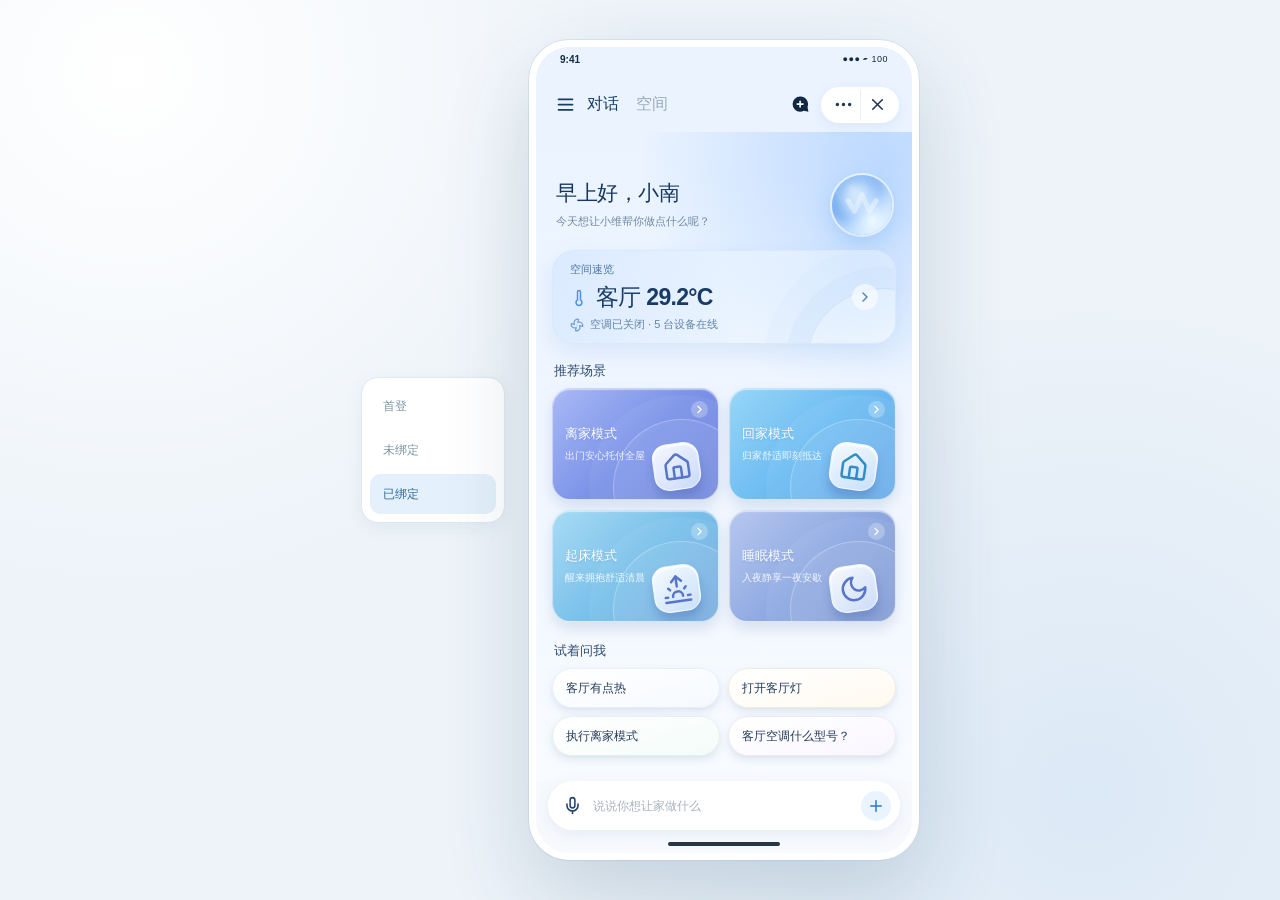
==== v2/index.html @ 93465139 "Preview AI notice without arrow" ====
<!doctype html>
<html lang="zh-CN">
  <head>
    <meta charset="UTF-8" />
    <meta
      name="viewport"
      content="width=device-width, initial-scale=1.0, viewport-fit=cover"
    />
    <meta name="theme-color" content="#eaf3ff" />
    <title>维家 · 智能空间二期 Demo</title>
    <script type="module" crossorigin src="./assets/index-D4sVcd6Y.js"></script>
    <link rel="stylesheet" crossorigin href="./assets/index-DPbxlUt6.css">
  </head>
  <body>
    <div id="root"></div>
  </body>
</html>
---- v2/assets/index-DPbxlUt6.css ----
:root{font-family:Manrope,PingFang SC,Microsoft YaHei,sans-serif;color:#203047;background:#eaf0f6;font-synthesis:none;text-rendering:optimizeLegibility;-webkit-font-smoothing:antialiased}*{box-sizing:border-box}body{margin:0}button,input{font:inherit}button{cursor:pointer}button:disabled{cursor:default;opacity:.58}#root{min-height:100vh}.site-wrap{min-height:100vh;display:flex;align-items:center;justify-content:center;gap:clamp(48px,9vw,150px);padding:28px;background:radial-gradient(circle at 17% 14%,#fff 0,#f5f9fd 25%,transparent 48%),radial-gradient(circle at 79% 80%,#dce9f5 0,transparent 42%),#eaf0f6}.desktop-context{max-width:470px;align-self:center}.brand-mark{height:44px;width:44px;display:grid;place-items:center;border-radius:14px;background:#183e67;color:#fff;box-shadow:0 12px 24px #163a6930;margin-bottom:35px}.desktop-eyebrow,.eyebrow{font:700 10px DM Sans,sans-serif;letter-spacing:.18em;color:#8193a9}.desktop-context h1{font-size:clamp(38px,4vw,58px);line-height:1.3;letter-spacing:-.055em;color:#19314d;margin:14px 0 22px;font-weight:800}.desktop-context h1 em{font-style:normal;color:#4e8ba8}.desktop-context p{font-size:16px;line-height:1.9;color:#71859a;margin:0}.desktop-feature{display:flex;align-items:center;gap:11px;font-size:12px;color:#7b8ea4;margin-top:65px;white-space:nowrap}.desktop-feature span{color:#356885;font-weight:800}.desktop-foot{color:#a0adbc;font-size:11px;margin-top:28px}.phone-frame{width:min(390px,100%);height:min(830px,calc(100dvh - 36px));min-height:610px;flex:none;background:#f7f9fc;border:7px solid #1e2b3a;border-radius:39px;box-shadow:0 34px 70px #17344f30,0 3px 10px #17344f18;position:relative;overflow:hidden;display:flex;flex-direction:column}.phone-status{height:28px;display:flex;justify-content:space-between;align-items:end;padding:0 23px 1px;font:700 11px DM Sans,sans-serif;color:#25394e;flex:none}.status-icons{display:flex;align-items:center;gap:5px;font-size:9px;letter-spacing:-3px}.battery{letter-spacing:0;border:1px solid #25394e;border-radius:3px;font-size:7px;line-height:11px;width:19px;text-align:center}.app-header{height:56px;flex:none;display:flex;align-items:center;padding:0 17px;gap:10px;background:#f7f9fc;z-index:5}.mini-brand,.header-spacer{width:34px;height:34px;flex:none}.mini-brand-icon{height:34px;width:34px;border-radius:11px;background:#193d64;color:#fff;display:grid;place-items:center}.header-title{flex:1;display:flex;align-items:baseline;gap:9px}.header-title strong{font-size:17px;color:#1c304a;font-weight:800;letter-spacing:-.04em}.header-title span{font-size:11px;color:#95a3b5;display:flex;gap:1px;align-items:center}.header-actions{display:flex;gap:2px}.icon-button{border:0;background:transparent;color:#4b6179;width:34px;height:34px;display:grid;place-items:center;border-radius:10px;position:relative}.icon-button:hover{background:#eaf0f6}.notification-button i,.bottom-nav i{width:6px;height:6px;border-radius:50%;background:#e35f59;position:absolute;top:5px;right:6px}.screen-content{flex:1;overflow:auto;scrollbar-width:none;background:#f7f9fc}.screen-content::-webkit-scrollbar{display:none}.home-content{background:radial-gradient(circle at 80% 2%,#e2ecf9 0,transparent 35%),linear-gradient(#f9fbfd,#f7f9fc 75%)}.home-landing{padding:8px 20px 18px}.greeting{position:relative;padding:4px 0 1px}.greeting-spark{position:absolute;right:14px;top:4px;width:45px;height:45px;display:grid;place-items:center;background:#e4f0f3;border-radius:17px;color:#5c95a8;transform:rotate(9deg)}.greeting h1{font-size:22px;line-height:1.26;letter-spacing:-.055em;margin:6px 0 5px;color:#253c56;font-weight:800}.greeting h1 span{color:#628fa3}.greeting p{font-size:10px;color:#8292a4;margin:0}.home-summary{margin-top:10px;background:#183e64;border-radius:20px;color:#fff;box-shadow:0 17px 26px #183e6427;overflow:hidden;position:relative}.home-summary:before{content:"";position:absolute;width:190px;height:190px;right:-60px;top:-90px;border:1px solid #ffffff30;border-radius:50%;box-shadow:0 0 0 26px #ffffff08,0 0 0 52px #ffffff07}.home-summary.has-alert{background:#763c40}.summary-top,.summary-footer{display:flex;justify-content:space-between;align-items:center;padding:8px 14px}.summary-top span:first-child{font-size:11px;font-weight:700;display:flex;gap:5px;align-items:center}.summary-top span:last-child{font-size:9px;color:#c2d2df}.summary-main{display:flex;flex-direction:column;gap:4px;padding:6px 14px 8px}.summary-main strong{font-size:18px;letter-spacing:-.04em}.summary-main span{font-size:11px;color:#d2e1ec}.summary-footer{justify-content:flex-start;gap:15px;border-top:1px solid #ffffff25;background:#ffffff0b;padding-top:7px;padding-bottom:7px}.summary-footer span{display:flex;gap:5px;align-items:center;font-size:10px;color:#e5edf4}.section-heading{display:flex;justify-content:space-between;align-items:end;margin:16px 0 8px}.section-heading h2{margin:4px 0 0;font-size:17px;letter-spacing:-.04em}.section-small{font-size:10px;color:#9aa9b7;padding-bottom:2px}.prompt-grid{display:grid;grid-template-columns:repeat(2,minmax(0,1fr));gap:10px}.prompt-card{min-height:105px;border:1px solid #e9edf2;background:#fff;border-radius:17px;text-align:left;padding:12px;display:flex;flex-direction:column;align-items:flex-start;position:relative;box-shadow:0 5px 15px #34547409;transition:transform .18s,box-shadow .18s}.prompt-card:hover{transform:translateY(-2px);box-shadow:0 10px 20px #34547418}.prompt-icon{width:29px;height:29px;border-radius:10px;display:grid;place-items:center;margin-bottom:9px}.prompt-card strong{font-size:12px;color:#253a50}.prompt-card small{font-size:10px;color:#91a0af;margin-top:3px}.prompt-arrow{position:absolute;right:12px;bottom:14px;color:#a3b2c0;transform:rotate(45deg)}.mint .prompt-icon,.icon-tile.mint{background:#dff3ed;color:#3a9d80}.peach .prompt-icon,.icon-tile.peach{background:#fff0dd;color:#d89743}.lavender .prompt-icon,.icon-tile.lavender{background:#edebfc;color:#8178bc}.sky .prompt-icon,.icon-tile.sky{background:#e1f0fb;color:#5b94bb}.icon-tile.red{background:#fae7e5;color:#c75b55}.quiet-link{border:0;background:none;display:flex;align-items:center;gap:4px;margin:18px auto;color:#65849b;font-size:11px;font-weight:700}.composer-wrap{padding:8px 15px 7px;background:#f7f9fc;flex:none}.safety-composer{width:100%;height:49px;border:0;border-radius:14px;background:#9f4f4b;color:#fff;display:flex;align-items:center;justify-content:center;gap:8px;font-size:11px;font-weight:800}.composer{height:49px;display:flex;align-items:center;gap:7px;border:1px solid #e8edf2;background:#fff;border-radius:16px;padding:5px 5px 5px 11px;box-shadow:0 6px 17px #293f5810}.composer button{border:0;background:none;color:#7e9bae;width:28px;height:31px;display:grid;place-items:center}.composer input{border:0;outline:0;min-width:0;flex:1;font-size:12px;color:#293e54;background:transparent}.composer input::placeholder{color:#a6b4c2}.composer .send-button{height:34px;width:34px;background:#1d5279;color:#fff;border-radius:11px}.composer-wrap>span{display:block;text-align:center;color:#abb6c2;font-size:9px;padding-top:6px}.bottom-nav{height:62px;flex:none;display:grid;grid-template-columns:repeat(4,1fr);border-top:1px solid #edf0f4;background:#fff;padding:5px 7px 0}.bottom-nav button{border:0;background:transparent;color:#a3afbd;display:flex;flex-direction:column;justify-content:center;align-items:center;gap:4px;position:relative}.bottom-nav button.active{color:#245b7d;font-weight:800}.bottom-nav button span:last-of-type{font-size:10px}.space-glyph{font-size:25px;line-height:20px}.bottom-nav i{top:7px;right:27px}.home-indicator{height:13px;background:#fff;flex:none;position:relative}.home-indicator:after{content:"";position:absolute;left:50%;bottom:4px;transform:translate(-50%);width:102px;height:4px;border-radius:99px;background:#1e2b3a}.conversation{padding:16px 17px 22px;display:flex;flex-direction:column;align-items:flex-start;gap:15px}.conversation-start{display:flex;gap:7px;align-items:center;font-size:11px;font-weight:700;color:#637c91;margin:3px 0 5px}.conversation-start small{font-weight:500;color:#a7b5c2}.assistant-avatar{display:grid;place-items:center;width:26px;height:26px;color:#fff;background:#214d73;border-radius:9px}.user-bubble{align-self:flex-end;max-width:86%;background:#25658d;color:#fff;border-radius:17px 17px 4px;padding:10px 14px;font-size:12px;line-height:1.5;box-shadow:0 5px 12px #2b658a20}.chat-card{width:100%;border:1px solid #e7edf2;background:#fff;box-shadow:0 8px 20px #21405d0c;border-radius:17px;padding:15px;overflow:hidden}.chat-card.safety{border-color:#efc5c1;background:snow;box-shadow:0 8px 20px #b75b5611}.card-topline{display:flex;align-items:center;gap:7px}.card-icon{width:28px;height:28px;border-radius:9px;display:grid;place-items:center;color:#639aae;background:#e7f2f6}.card-icon.plan{background:#ececf9;color:#817bc2}.card-icon.result{background:#e6f4eb;color:#59a37a}.card-icon.execution{background:#edf1f7;color:#708eaa}.card-icon.safety{background:#f9e2e1;color:#ca5954}.card-icon.answer{background:#edeafa;color:#7777b8}.card-kicker{font-size:9px;font-weight:700;color:#9bacbc;flex:1}.card-badge{border-radius:20px;background:#eaf1f5;color:#5f839a;font-size:9px;font-weight:700;padding:4px 7px;white-space:nowrap}.card-badge.danger{background:#ffe6e3;color:#c75650}.chat-card h3{font-size:15px;letter-spacing:-.035em;line-height:1.4;margin:13px 0 5px;color:#263c53}.card-body{font-size:11px;line-height:1.7;color:#75899a;margin:0 0 3px}.data-rows{display:flex;flex-direction:column;margin-top:13px;background:#f8fafc;border:1px solid #eef2f5;border-radius:11px;padding:0 11px}.data-row{display:flex;align-items:center;justify-content:space-between;gap:10px;min-height:43px;border-bottom:1px solid #edf0f3;padding:8px 0}.data-row:last-child{border-bottom:0}.data-row>div{display:flex;flex-direction:column;gap:2px;min-width:0}.data-label{font-size:10px;color:#667d90}.data-note{font-size:9px;color:#a0afbc}.data-value{font-size:10px;color:#2d485e;text-align:right;font-weight:800}.data-value.ok{color:#4b9d7e}.data-value.warn{color:#ca7c4c}.data-value.muted{color:#899aaa}.card-actions{display:flex;gap:8px;margin-top:14px;flex-wrap:wrap}.card-action{border:0;border-radius:10px;padding:8px 11px;font-size:10px;font-weight:800;display:flex;align-items:center;gap:6px;background:#ecf2f6;color:#47708b}.card-action.primary{background:#235f86;color:#fff}.card-action.danger{background:#bf524d;color:#fff}.progress-line{height:5px;background:#edf3f7;overflow:hidden;border-radius:9px;margin-top:14px}.progress-line span{display:block;width:45%;height:100%;border-radius:9px;background:#4b9ebc;animation:progress 1s ease-in-out infinite alternate}@keyframes progress{to{transform:translate(110%)}}.conversation-end{align-self:center;color:#a3b2bf;font-size:9px;margin:5px 0 3px}.standard-page,.detail-page{padding:4px 18px 27px}.standard-page>.section-heading:first-child{margin-top:20px}.room-tabs,.filter-tabs{display:flex;gap:7px;margin:14px 0 18px}.room-tabs button,.filter-tabs button{border:0;border-radius:20px;padding:8px 13px;background:#ebf0f4;color:#8192a2;font-size:10px;font-weight:700}.room-tabs button.active,.filter-tabs button.active{background:#235b7d;color:#fff}.space-highlight{background:linear-gradient(125deg,#ddedf1,#e9f2f5 63%,#f4f9fa);border-radius:20px;padding:19px;color:#254559}.space-highlight>span{font-size:10px;color:#728fa1}.space-highlight h1{font-size:25px;margin:6px 0}.space-highlight p{font-size:11px;margin:0;color:#728c9c}.space-highlight>div{display:flex;gap:18px;margin-top:25px}.space-highlight>div span{display:flex;align-items:center;gap:5px;font-size:12px;font-weight:800}.space-highlight button{margin-top:20px;border:0;border-radius:10px;background:#fff;color:#3e7b96;font-size:10px;font-weight:800;padding:9px 11px;display:flex;align-items:center;gap:7px}.device-list-item,.message-item{border:1px solid #e9eef2;background:#fff;border-radius:14px;width:100%;display:flex;align-items:center;gap:11px;padding:12px;margin-bottom:9px;text-align:left;color:#90a3b2}.space-empty{padding:28px 14px;border:1px dashed #d9e4eb;border-radius:14px;color:#97aab7;font-size:11px;text-align:center}.device-list-item>span:nth-child(2),.message-item>span:nth-child(2){flex:1;display:flex;flex-direction:column;gap:4px;min-width:0}.device-list-item strong,.message-item strong{font-size:11px;color:#293f54}.device-list-item small,.message-item small{font-size:10px;color:#98a9b8}.icon-tile{width:40px;height:40px;border-radius:12px;flex:none;display:grid;place-items:center}.list-link{width:100%;height:49px;padding:0 13px;background:#fff;border:1px solid #e9eef2;border-radius:12px;display:flex;align-items:center;gap:11px;color:#4a7189;font-size:11px;font-weight:700;margin-bottom:9px}.list-link svg:last-child{margin-left:auto;color:#9aacb9}.filter-tabs{margin-top:19px}.message-item.alert{border-color:#f0d4d0;background:snow}.empty-state{margin:80px auto 0;text-align:center;color:#a0b0be;display:flex;align-items:center;flex-direction:column;gap:9px}.empty-state strong{font-size:13px;color:#647d91}.empty-state span{font-size:10px}.family-card{border-radius:18px;background:#214c70;color:#fff;padding:20px 16px;display:flex;align-items:center;gap:11px;box-shadow:0 11px 22px #214c7020}.family-avatar{border-radius:12px;width:38px;height:38px;display:grid;place-items:center;background:#ffffff2d;font-size:15px}.family-card>div:nth-child(2){flex:1;display:flex;flex-direction:column;gap:4px}.family-card strong{font-size:13px}.family-card span{color:#c4d9e5;font-size:10px}.settings-group{background:#fff;border:1px solid #e9eef2;border-radius:15px;padding:0 13px}.settings-group button{width:100%;height:51px;border:0;border-bottom:1px solid #edf1f4;background:transparent;display:flex;align-items:center;gap:11px;color:#60849b;text-align:left}.settings-group button:last-child{border-bottom:0}.settings-group span{flex:1;color:#314a5e;font-size:11px;font-weight:700}.settings-group svg:last-child{color:#a2afbd}.version-note{text-align:center;color:#a9b8c5;font-size:9px;line-height:1.9;margin:30px 0}.detail-page{padding-top:10px}.detail-hero{text-align:center;padding:24px 0 12px}.detail-hero .icon-tile{margin:auto;width:51px;height:51px;border-radius:16px}.detail-hero h1{font-size:20px;margin:13px 0 5px}.detail-hero p{font-size:10px;color:#9aaab8}.pill{display:inline-block;font-size:10px;padding:4px 9px;color:#408a70;background:#e5f5ee;border-radius:20px}.pill.warning{color:#c47b4c;background:#fff0de}.surface-card{background:#fff;border:1px solid #e9eef2;border-radius:15px;padding:4px 12px}.surface-card .data-rows{border:0;margin:0;padding:0;background:transparent}.timeline{margin:7px 0 22px 9px;border-left:1px solid #d5e2e9;padding-left:21px}.timeline div{position:relative;font-size:11px;color:#71889a;padding:0 0 19px}.timeline div:last-child{padding-bottom:0}.timeline i{width:9px;height:9px;border-radius:50%;background:#6fa5b8;position:absolute;left:-26px;top:3px;border:2px solid #f7f9fc}.timeline.red{border-color:#eed2ce}.timeline.red i{background:#cc6a63}.wide-primary,.wide-secondary{width:100%;min-height:43px;border-radius:12px;display:flex;align-items:center;justify-content:center;gap:6px;font-weight:800;font-size:11px;margin:10px 0}.wide-primary{background:#235e84;border:0;color:#fff}.wide-primary.danger{background:#bc5551}.wide-secondary{background:#fff;border:1px solid #e5ebf0;color:#567b94}.event-banner{background:#8d4644;border-radius:17px;padding:17px;color:#fff}.event-banner>span{font-size:10px;display:block;margin-top:7px;color:#ffdddb}.event-banner h1{font-size:19px;margin:7px 0}.event-banner p{font-size:11px;line-height:1.7;color:#ffe7e5;margin:0}.safety-tip{background:#fff2e8;border:1px solid #f3dfca;border-radius:14px;padding:13px;margin-top:13px}.safety-tip strong{font-size:11px;color:#a9663e}.safety-tip p{font-size:10px;line-height:1.7;color:#9c7b68;margin:5px 0 0}.device-hero{display:flex;gap:12px;align-items:center;padding:15px 0 25px}.device-hero .icon-tile{width:56px;height:56px}.device-hero h1{font-size:19px;margin:3px 0}.device-hero p{font-size:10px;color:#91a3b1;margin:0}.device-archive-card{margin-top:14px}.device-archive-toggle{width:100%;border:0;background:transparent;display:flex;align-items:center;gap:8px;padding:13px 0;color:#25415f;text-align:left;cursor:pointer}.device-archive-heading{display:flex;align-items:center;gap:7px;flex:none;font-size:12px;font-weight:800}.device-archive-summary{flex:1;min-width:0;overflow:hidden;text-overflow:ellipsis;white-space:nowrap;text-align:right;color:#8ba0ae;font-size:10px}.device-archive-toggle>svg:last-child{flex:none;transition:transform .2s ease}.device-archive-toggle>svg.expanded{transform:rotate(90deg)}.device-archive-fields{border-top:1px solid #e9eef2}.device-control-card{margin-top:12px;padding:5px 14px}.device-control-card h2{margin:12px 0 4px;color:#2b7fe4;font-size:12px}.device-control-row{min-height:53px;display:flex;align-items:center;justify-content:space-between;gap:12px;border-bottom:1px solid #edf0f3;color:#667d90;font-size:11px}.device-control-row:last-child{border-bottom:0}.device-control-row strong{margin-left:3px;color:#344b61;font-weight:700}.device-power{display:inline-flex;align-items:center;gap:5px;min-width:76px;min-height:31px;justify-content:center;border:0;border-radius:18px;background:#edf1f5;color:#65788a;font-size:11px;font-weight:800}.device-power.on{background:#d9f5e9;color:#158360}.device-power:disabled,.device-stepper button:disabled,.device-control-row select:disabled,.device-brightness-slider:disabled{opacity:.45;cursor:not-allowed}.device-stepper{display:flex;gap:7px}.device-stepper button{width:32px;height:32px;display:grid;place-items:center;border:1px solid #d9e5ef;border-radius:9px;background:#fff;color:#2e6da3}.device-brightness-slider{appearance:none;width:145px;height:6px;margin:0 2px;border:0;border-radius:8px;cursor:pointer}.device-brightness-slider::-webkit-slider-thumb{appearance:none;width:18px;height:18px;border:3px solid #fff;border-radius:50%;background:#2b7fe4;box-shadow:0 1px 5px #47749c55}.device-brightness-slider::-moz-range-thumb{width:12px;height:12px;border:3px solid #fff;border-radius:50%;background:#2b7fe4;box-shadow:0 1px 5px #47749c55}.device-brightness-slider:focus-visible{outline:2px solid #2b7fe4;outline-offset:8px}.device-control-row select{max-width:116px;min-height:32px;padding:0 8px;border:1px solid #d9e5ef;border-radius:9px;background:#fff;color:#344b61;font:inherit}.device-control-offline{margin:10px 0;color:#b8794e;font-size:10px}.source-note{display:flex;gap:8px;align-items:flex-start;font-size:10px;line-height:1.7;color:#8ba0ae;margin-top:16px}.source-note svg{flex:none}.overlay{position:absolute;inset:0;background:#172c43a8;z-index:20;display:flex;justify-content:center;align-items:center;padding:18px}.dialog{background:#fff;border-radius:22px;padding:23px;width:100%;position:relative;box-shadow:0 20px 45px #152b3c36}.dialog-close{position:absolute;right:16px;top:15px;background:#f2f5f7;border:0;width:29px;height:29px;border-radius:9px;color:#7690a1;display:grid;place-items:center}.dialog .icon-tile{width:45px;height:45px;margin-bottom:17px}.dialog h2{font-size:17px;margin:0 0 9px;color:#263c51}.dialog p{font-size:11px;color:#788c9b;line-height:1.75;margin:0 0 16px}.dialog-note{display:flex;gap:7px;color:#6d8f94;background:#f0f7f5;border-radius:10px;padding:10px;font-size:10px;margin-bottom:16px}.info-dialog .wide-primary{margin-bottom:0}.bottom-overlay{align-items:end;padding:0}.demo-sheet{background:#fff;border-radius:24px 24px 0 0;width:100%;max-height:83%;overflow:auto;padding:10px 18px 22px;box-shadow:0 -20px 40px #122b4430}.sheet-handle{width:36px;height:4px;background:#d6e0e7;border-radius:4px;margin:0 auto 18px}.sheet-title{display:flex;justify-content:space-between;align-items:start}.sheet-title h2{font-size:18px;margin:4px 0 0}.sheet-title button{border:0;background:#f2f5f7;width:29px;height:29px;border-radius:9px;color:#758fa0}.demo-sheet>p{font-size:10px;color:#95a5b2;margin:10px 0 19px}.demo-options{border:1px solid #e9eef2;border-radius:14px;padding:0 10px}.demo-options button{border:0;border-bottom:1px solid #edf1f3;background:#fff;width:100%;min-height:56px;display:flex;align-items:center;gap:12px;color:#5d8498;text-align:left}.demo-options button:last-child{border-bottom:0}.demo-options button span{flex:1;display:flex;flex-direction:column;gap:2px}.demo-options strong{font-size:11px;color:#30485c}.demo-options small{font-size:9px;color:#9aabb8}.demo-options svg:last-child{color:#a9b8c5}.switch-row{margin-top:15px;border:1px solid #e9eef2;background:#fff;border-radius:12px;width:100%;min-height:47px;display:flex;gap:10px;align-items:center;padding:0 12px;color:#63899e}.switch-row span:nth-child(2){flex:1;text-align:left;font-size:11px;color:#3d5569;font-weight:700}.switch{height:19px;width:34px;background:#d8e2e9;border-radius:20px;position:relative}.switch:after{content:"";position:absolute;left:3px;top:3px;height:13px;width:13px;border-radius:50%;background:#fff;box-shadow:0 1px 3px #24394933}.switch.on{background:#4b97ae}.switch.on:after{left:18px}.reset-button{width:100%;display:flex;align-items:center;justify-content:center;gap:5px;border:0;background:transparent;color:#9aaab7;font-size:10px;padding:15px 0 0}@media(max-width:850px){.site-wrap{padding:0;background:#f7f9fc}.desktop-context{display:none}.phone-frame{height:100dvh;width:100%;max-width:none;border:0;border-radius:0;box-shadow:none;min-height:0}.phone-status{height:30px}.home-indicator{height:16px}.home-indicator:after{bottom:5px}}@media(min-width:851px)and (max-height:720px){.phone-frame{height:calc(100dvh - 26px)}}:root{color:#172b47;background:#dbeafa}.site-wrap{background:radial-gradient(circle at 9% 12%,#8bbdff 0,transparent 31%),radial-gradient(circle at 78% 80%,#c7e8ff 0,transparent 37%),linear-gradient(135deg,#6aa4f3,#bad8ff 48%,#eff8ff)}.site-wrap:before{content:"";position:fixed;width:min(650px,55vw);aspect-ratio:1;border:1px solid #ffffff6a;border-radius:50%;left:-13vw;bottom:-34vw;box-shadow:0 0 0 66px #ffffff14,0 0 0 132px #ffffff12;pointer-events:none}.desktop-context{position:relative;z-index:1}.brand-mark,.mini-brand-icon{background:linear-gradient(145deg,#1264df,#4ea0ff);box-shadow:0 10px 26px #1765d537}.brand-mark{border-radius:16px}.brand-logo{--logo-size: 34px;display:block;width:var(--logo-size);height:var(--logo-size);flex:none;position:relative;overflow:hidden;border-radius:calc(var(--logo-size) * .21)}.brand-logo img{position:absolute;width:calc(var(--logo-size) * 7.805);height:auto;max-width:none;left:calc(var(--logo-size) * -5.923)}.brand-logo.light img{top:calc(var(--logo-size) * -.598)}.brand-logo.color img{top:calc(var(--logo-size) * -2.793)}.desktop-logo{--logo-size: 44px;margin-bottom:35px;box-shadow:0 12px 24px #1765d53d}.header-logo{--logo-size: 34px;box-shadow:0 4px 10px #1765d526}.avatar-logo{--logo-size: 26px}.desktop-eyebrow{color:#286cbd}.desktop-context h1{color:#133f76}.desktop-context h1 em{color:#fff;text-shadow:0 4px 18px #397dcb4d}.desktop-context p,.desktop-feature,.desktop-foot{color:#37689f}.desktop-feature span{color:#1e67ba}.phone-frame{background:#f8fbff;border-color:#102645;box-shadow:0 40px 85px #235fa640,0 8px 22px #235fa622}.phone-status,.app-header,.screen-content,.composer-wrap{background:#f8fbff}.phone-status.home-chrome,.app-header.home-chrome{background:#2f7fea;color:#fff}.phone-status.home-chrome .battery{border-color:#fff}.app-header.home-chrome .header-title strong,.app-header.home-chrome .header-title span,.app-header.home-chrome .icon-button{color:#fff}.app-header.home-chrome .mini-brand-icon{background:#ffffff2f;box-shadow:inset 0 0 0 1px #ffffff4d}.app-header.home-chrome .icon-button:hover{background:#ffffff2c}.app-header{padding:0 18px}.header-title strong{color:#172e51}.header-title span{color:#7791ad}.icon-button{color:#4778b5;border-radius:12px}.icon-button:hover{background:#e8f3ff}.home-content{background:#f8fbff}.home-landing{padding:0 16px 25px}.home-hero{margin:0 -16px;padding:12px 18px 14px;border-radius:0 0 31px 31px;overflow:hidden;position:relative;color:#fff;background:radial-gradient(circle at 90% 45%,#a8d5ff 0,transparent 40%),linear-gradient(150deg,#2f7fea 4%,#5aa2f1 65%,#91c5f7);box-shadow:0 16px 24px #4b93e82a}.home-hero:after{content:"";position:absolute;width:260px;height:260px;border:1px solid #ffffff2d;border-radius:50%;right:-99px;top:-103px;box-shadow:0 0 0 30px #ffffff0b,0 0 0 66px #ffffff09;pointer-events:none}.hero-main{height:105px;position:relative;display:flex;align-items:center;z-index:1}.hero-copy{position:relative;z-index:2;max-width:54%;padding-top:5px}.hero-copy h1{white-space:pre-line;font-size:25px;line-height:1.2;letter-spacing:-.055em;margin:0;font-weight:800;text-shadow:0 3px 12px #1359b431}.hero-copy p{color:#e7f3ff;font-size:10px;line-height:1.55;margin:10px 0 0;max-width:150px}.hero-illustration{position:absolute;right:-25px;bottom:-13px;width:187px;height:139px;object-fit:contain;filter:drop-shadow(0 12px 12px #0f5eb234)}.hero-stats{position:relative;z-index:2;display:grid;grid-template-columns:repeat(3,1fr);gap:5px;border:1px solid #ffffff75;border-radius:16px;padding:7px 4px;background:#ffffffc9;-webkit-backdrop-filter:blur(15px);backdrop-filter:blur(15px);box-shadow:0 8px 25px #145bb022}.hero-stats>div{padding-left:9px;border-right:1px solid #d9e9fb;display:flex;flex-direction:column;gap:5px}.hero-stats>div:last-child{border:0}.hero-stats span{color:#8299b3;font-size:9px}.hero-stats strong{color:#1c5db1;font-size:15px;letter-spacing:-.04em;white-space:nowrap}.section-heading{margin:16px 0 9px}.home-prompt-title{margin:20px 0 11px;color:#162b49;font-size:18px;letter-spacing:-.04em}.section-heading h2{color:#162b49;font-size:18px}.eyebrow{color:#6e9acd}.section-small{color:#93aac2}.prompt-grid{gap:9px}.prompt-card{min-height:105px;padding:13px;border-radius:19px;border:1px solid #e1ebf7;background:linear-gradient(160deg,#fff,#f7fbff);box-shadow:0 7px 17px #377ac113}.prompt-card:before{content:"";width:36px;height:3px;position:absolute;right:13px;top:16px;border-radius:5px;background:#d9e9fb}.prompt-card:first-child{color:#fff;border-color:#327fe7;background:linear-gradient(145deg,#2f7fea,#65a9f4);box-shadow:0 12px 20px #2d7fe13d}.prompt-card:first-child:before{background:#ffffff59}.prompt-card:first-child strong,.prompt-card:first-child small,.prompt-card:first-child .prompt-arrow{color:#fff}.prompt-card strong{color:#244565;font-size:12px;line-height:1.35}.prompt-card small{color:#8fa6bd}.prompt-icon{width:32px;height:32px;border-radius:11px;margin-bottom:12px}.prompt-card:first-child .prompt-icon{color:#fff;background:#ffffff35}.mint .prompt-icon,.icon-tile.mint{background:#e3f4ef;color:#329b82}.peach .prompt-icon,.icon-tile.peach{background:#ecf5ff;color:#3c8be8}.lavender .prompt-icon,.icon-tile.lavender{background:#ebeefe;color:#737dde}.sky .prompt-icon,.icon-tile.sky{background:#dff1ff;color:#4c9cdb}.quiet-link{color:#3b83dc;margin:20px auto}.composer-wrap{padding:7px 15px 6px}.composer{border-color:#dce9f7;box-shadow:0 7px 20px #3579bd14;border-radius:17px}.composer .send-button,.wide-primary,.card-action.primary{background:linear-gradient(145deg,#2677e7,#4797f1)}.bottom-nav{border-top-color:#e6eff9;box-shadow:0 -5px 18px #2e77c10c}.bottom-nav button{color:#a3b4c8}.bottom-nav button.active{color:#2b7fe4}.home-indicator:after{background:#193253}.assistant-avatar{background:transparent;border-radius:10px}.user-bubble{background:linear-gradient(145deg,#2677e7,#4e9af1);box-shadow:0 7px 16px #2d7fe12c}.conversation-start{color:#4f7eb4}.chat-card,.surface-card,.device-list-item,.message-item,.settings-group{border-color:#e0ebf7;box-shadow:0 7px 22px #357ac010}.chat-card{border-radius:19px}.chat-card h3{color:#182f4f}.card-icon{background:#e4f1ff;color:#438ee5}.card-icon.plan,.card-icon.answer{background:#e9edff;color:#697bd9}.card-icon.execution{background:#e6f0fc;color:#5d8fce}.card-kicker{color:#8ca6c3}.card-badge{background:#e7f3ff;color:#4389d5}.data-rows{background:#f5f9fe;border-color:#e8f0fa}.data-row{border-bottom-color:#e4edf7}.data-label{color:#6a849f}.data-value{color:#235287}.card-action{background:#eaf3fd;color:#3d83d1;border-radius:11px}.card-action.danger,.wide-primary.danger{background:#c4534d}.progress-line span{background:#3f8de8}.room-tabs button,.filter-tabs button{background:#e9f2fc;color:#7899bb}.room-tabs button.active,.filter-tabs button.active{background:#2e7fea;box-shadow:0 5px 11px #2e7fea38}.space-highlight{color:#fff;padding:20px;border-radius:22px;background:radial-gradient(circle at 90% 12%,#a4d5ff 0,transparent 41%),linear-gradient(145deg,#2875e0,#6aacf2);box-shadow:0 13px 25px #377fe12e}.space-highlight>span,.space-highlight p{color:#deefff}.space-highlight h1{color:#fff}.space-highlight>div span{color:#fff}.space-highlight button{color:#2576d8}.device-list-item,.message-item{border-radius:16px}.device-list-item strong,.message-item strong{color:#25415f}.list-link{border-color:#e0ebf7;color:#397fc9;border-radius:14px}.family-card{background:linear-gradient(145deg,#2574dc,#66a9f2);box-shadow:0 13px 25px #377fe12e}.detail-hero h1,.device-hero h1{color:#182f4f}.wide-secondary{border-color:#e0ebf7;color:#397fc9}.timeline{border-left-color:#c5dbf4}.timeline i{background:#4a94e9;border-color:#f8fbff}.dialog{border-radius:24px}.demo-sheet{border-radius:27px 27px 0 0}.switch.on{background:#418de8}@media(max-width:850px){.site-wrap{background:#f8fbff}.site-wrap:before{display:none}.phone-frame{box-shadow:none}}@media(max-width:380px){.hero-illustration{width:175px;right:-37px}.hero-copy h1{font-size:25px}.hero-stats strong{font-size:13px}.prompt-card{min-height:102px}}.phone-status,.app-header.chat-header,.top-tabs{background:#edf2ff}.phone-status{color:#1f3353}.app-header.chat-header{gap:8px;padding:0 13px;border-bottom:0}.chat-header .header-logo{--logo-size: 30px}.chat-header .header-title{gap:7px}.chat-header .header-title strong{font-size:16px}.chat-header .header-title span{font-size:10px}.chat-header .header-actions{gap:0}.chat-header .icon-button{color:#385a88}.top-tabs{display:grid;grid-template-columns:repeat(4,1fr);flex:none;height:44px;padding:0 16px;border-bottom:1px solid #dbe5f7}.top-tabs button{position:relative;border:0;background:transparent;color:#8194af;font-size:12px;font-weight:700}.top-tabs button.active{color:#236dd0;font-weight:800}.top-tabs button.active:after{content:"";position:absolute;bottom:0;left:32%;right:32%;height:3px;border-radius:3px 3px 0 0;background:#347fe7}.top-tabs i{position:absolute;width:6px;height:6px;border-radius:50%;background:#dc5d58;right:27%;top:9px}.screen-content.home-content{background:linear-gradient(180deg,#edf2ff 0,#e9efff 55%,#f5f8ff)}.welcome-thread{padding:21px 17px 25px}.welcome-intro{display:flex;align-items:flex-start;gap:10px}.welcome-avatar{--logo-size: 37px;margin-top:2px;box-shadow:0 6px 14px #356ec42c}.welcome-bubble{min-width:0;flex:1;padding:1px 0 0}.welcome-bubble>span{display:block;color:#6683a9;font-size:10px;font-weight:700;margin-bottom:5px}.welcome-bubble h1{color:#183760;font-size:18px;line-height:1.35;letter-spacing:-.045em;margin:0 0 5px}.welcome-bubble p{color:#7b90aa;font-size:10px;line-height:1.55;margin:0}.welcome-feature{position:relative;width:100%;min-height:99px;margin-top:22px;padding:14px 17px;border:1px solid #c6d7fa;border-radius:20px;text-align:left;overflow:hidden;display:flex;flex-direction:column;align-items:flex-start;background:linear-gradient(122deg,#dbe6ff 0,#b8d0fc);box-shadow:0 10px 20px #4879d41d}.welcome-feature:after{content:"";position:absolute;width:130px;height:130px;right:-40px;top:-62px;border-radius:50%;border:1px solid #ffffff8c;box-shadow:0 0 0 15px #fff2,0 0 0 32px #ffffff1c}.feature-label{color:#4a79c7;font-size:10px;font-weight:800;margin-bottom:7px}.welcome-feature strong{color:#214b89;font-size:16px;position:relative;z-index:1}.feature-detail{color:#5e7fae;font-size:10px;margin-top:5px}.feature-link{position:absolute;right:14px;bottom:14px;display:flex;align-items:center;gap:2px;color:#296fcf;font-size:10px;font-weight:800}.welcome-prompt-title{color:#657e9f;font-size:10px;font-weight:700;margin:22px 0 10px}.welcome-prompts{display:flex;flex-direction:column;gap:8px}.welcome-prompt{min-height:49px;width:100%;display:flex;align-items:center;gap:10px;border-radius:15px;border:1px solid #dfe7f8;background:#fff;padding:7px 11px;text-align:left;box-shadow:0 5px 13px #416cba0d}.welcome-prompt .prompt-icon{flex:none;width:28px;height:28px;margin:0;border-radius:9px;color:#4788df;background:#ecf3ff}.welcome-prompt>span:nth-child(2){flex:1;min-width:0;display:flex;flex-direction:column;gap:2px}.welcome-prompt strong{color:#2c466c;font-size:11px;line-height:1.25}.welcome-prompt small{color:#9caac0;font-size:9px}.welcome-prompt>svg{color:#9aaccc;flex:none}.composer-wrap{background:#f5f8ff;border-top:1px solid #e3eafa}.composer-wrap>span{color:#acb7cb}.conversation{padding-top:18px}.conversation-end{color:#95a7be}.home-indicator{background:#f5f8ff}.site-wrap{gap:0;background:#e5eafa}.site-wrap:before{display:none}.phone-status,.app-header.afu-header{background:#dfe7ff}.app-header.afu-header{height:64px;padding:0 14px;gap:8px}.afu-header>.icon-button{color:#243b60;width:30px;flex:none}.afu-main-tabs{display:flex;align-items:center;gap:20px;flex:1;min-width:0}.afu-main-tabs button{border:0;padding:0;background:transparent;font-size:18px;font-weight:700;color:#7f90af;white-space:nowrap}.afu-main-tabs button.active{font-size:20px;font-weight:800;color:#162d50}.afu-detail-title{flex:1;min-width:0;font-size:16px;color:#203859}.afu-toolbar{display:flex;flex:none;gap:0;align-items:center;padding:2px 4px;border-radius:20px;background:#fff;box-shadow:0 2px 11px #6689c719}.afu-toolbar .icon-button{width:29px;height:29px;color:#1c3554;border-radius:50%}.afu-toolbar .icon-button:first-child{background:#172e50;color:#fff}.afu-toolbar .icon-button:last-child{border-left:1px solid #e2e8f3;border-radius:0 18px 18px 0}.screen-content.home-content{background:radial-gradient(circle at 80% 33%,#f5e5f4 0,transparent 38%),linear-gradient(180deg,#dfe7ff,#e1e8ff 75%,#e7eaff)}.afu-home{padding:12px 15px 30px}.afu-history-hint,.afu-suggestion-title{display:flex;align-items:center;justify-content:center;gap:10px;color:#91a1bc;font-size:10px;font-weight:500}.afu-history-hint span,.afu-suggestion-title span{height:1px;width:43px;background:#bdcbe3}.afu-greeting{margin:20px 0 21px;padding:0 4px}.afu-greeting h1{color:#182c50;font-size:20px;line-height:1.43;letter-spacing:-.045em;margin:0 0 9px;font-weight:800}.afu-greeting p{display:flex;align-items:center;gap:6px;color:#8799b5;font-size:9px;margin:0;white-space:nowrap}.afu-greeting i,.afu-feature-copy i{width:1px;height:10px;display:inline-block;background:#9eacc3}.afu-feature{width:100%;min-height:166px;border:0;border-radius:23px;padding:11px;display:flex;flex-direction:column;gap:9px;text-align:left;background:radial-gradient(circle at 75% 22%,#b9f8e6 0,transparent 48%),linear-gradient(135deg,#99ebd6,#7edec9);box-shadow:0 10px 18px #5cbfaf25}.afu-feature-heading{display:flex;align-items:center;gap:6px;font-size:13px;font-weight:800;color:#174c5b;padding-left:4px}.feature-brand-logo{--logo-size: 19px}.afu-feature-inner{position:relative;flex:1;display:flex;align-items:center;gap:12px;min-height:119px;padding:9px;border-radius:19px;background:#fff;box-shadow:0 3px 10px #3daf9c12}.afu-feature-inner>img{width:105px;height:100px;flex:none;object-fit:cover;border-radius:14px}.afu-feature-copy{align-self:stretch;display:flex;flex-direction:column;justify-content:center;min-width:0;padding-bottom:12px}.afu-feature-copy strong{white-space:pre-line;color:#1e3651;font-size:17px;line-height:1.35}.afu-feature-copy small{display:flex;align-items:center;gap:5px;color:#5bad9a;border:1px solid #c9eee4;border-radius:5px;width:fit-content;padding:2px 5px;font-size:8px;margin-top:8px;white-space:nowrap}.afu-feature-copy i{background:#91ccb9;height:8px}.afu-feature-arrow{position:absolute;right:8px;bottom:7px;display:grid;place-items:center;width:29px;height:29px;border-radius:50%;background:#f5fffc;color:#54c5a7;box-shadow:0 2px 7px #65bba52e}.afu-suggestion-title{margin:18px 0 13px}.afu-prompts{display:flex;flex-direction:column;align-items:flex-start;gap:8px}.afu-prompt{max-width:100%;min-height:36px;display:flex;align-items:center;gap:7px;border:1px solid #f5f8ff;border-radius:999px;padding:5px 13px 5px 8px;background:#fff;box-shadow:0 3px 9px #5979bb0b;color:#253856;font-size:11px;text-align:left;white-space:nowrap}.afu-prompt:nth-child(2){background:#fffbf4}.afu-prompt:nth-child(3){background:#fafff9}.afu-prompt:nth-child(4){background:#fff9ff}.afu-prompt strong{font-weight:700}.afu-hash{display:grid;place-items:center;width:20px;height:20px;flex:none;border-radius:6px;color:#fff;background:linear-gradient(145deg,#4e8df0,#85adfb);font-size:15px;font-weight:800}.composer-wrap{padding:7px 13px 5px;background:#e5eaff;border-top:0}.afu-quick-actions{display:flex;gap:7px;overflow-x:auto;scrollbar-width:none;padding:0 0 8px}.afu-quick-actions::-webkit-scrollbar{display:none}.afu-quick-actions button{flex:none;padding:7px 12px;border-radius:20px;border:1px solid #fff;background:#ffffffa8;color:#3b567d;font-size:10px;font-weight:700}.afu-quick-actions button:first-child{color:#317bd8}.composer{height:48px;border-radius:26px;border-color:#fff;box-shadow:0 4px 14px #5779ba15}.composer>button:first-child{width:31px;height:31px;border:1.5px solid #152d4d;border-radius:50%;color:#152d4d}.composer .send-button{width:31px;height:31px;border:1.5px solid #152d4d;background:#fff;color:#152d4d;border-radius:50%}.composer .send-button.has-input{border-color:#2e7fea;background:#2e7fea;color:#fff}.home-indicator{background:#e5eaff}.afu-services{padding-top:22px}.afu-services h1{font-size:22px;color:#193352;margin:0 0 5px}.afu-services>p{font-size:11px;color:#8ba0b7;margin:0 0 22px}.afu-service-link{width:100%;min-height:64px;display:flex;align-items:center;gap:12px;background:#fff;border:1px solid #e3eaf7;border-radius:17px;padding:11px 14px;margin-bottom:10px;color:#3d7fd0;text-align:left}.afu-service-link>span{flex:1;display:flex;flex-direction:column;gap:3px}.afu-service-link strong{font-size:13px;color:#243e61}.afu-service-link small{font-size:10px;color:#9aaec3}@media(max-width:380px){.afu-main-tabs{gap:12px}.afu-main-tabs button{font-size:16px}.afu-main-tabs button.active{font-size:18px}.afu-toolbar .icon-button{width:26px}.afu-greeting p{font-size:8px}.afu-feature-inner>img{width:89px}.afu-feature-copy strong{font-size:15px}.afu-prompt{font-size:10px}}@media(max-height:740px){.afu-home{padding-top:6px}.afu-greeting{margin:13px 0 10px}.afu-feature{min-height:128px;padding:7px;gap:5px}.afu-feature-inner{min-height:85px}.afu-feature-inner>img{width:83px;height:76px}.afu-feature-copy strong{font-size:14px}.afu-suggestion-title{margin:12px 0 9px}.afu-prompts{gap:6px}.afu-prompt{min-height:33px}}.site-wrap{background:#e9edf3}.phone-frame{border-color:#fff;background:#edf5ff;box-shadow:0 28px 75px #465b6e30}.phone-status,.app-header.ai-header{background:#eaf3ff}.app-header.ai-header{height:64px;display:flex;align-items:center;gap:15px;padding:0 17px;position:relative}.ai-header>.icon-button{width:32px;height:32px;flex:none;background:transparent;border-radius:0;color:#1d354a}.ai-header-title{position:absolute;left:50%;transform:translate(-50%);max-width:calc(100% - 210px);display:flex;align-items:center;justify-content:center;gap:7px;color:#1d2d39;font-size:15px;white-space:nowrap;overflow:hidden;text-overflow:ellipsis;pointer-events:none}.ai-header:has(.ai-header-title) .ai-header-tools{margin-left:auto}.ai-header-logo{--logo-size: 23px}.ai-header-tools{display:flex;align-items:center;flex:none}.ai-header-tools>.new-chat-button{width:32px;height:34px;flex:none;color:#102844}.new-chat-feedback{position:absolute;z-index:25;top:50%;left:50%;transform:translate(-50%,-50%);width:max-content;max-width:calc(100% - 32px);padding:11px 18px;border-radius:10px;background:#1c2a3cd1;box-shadow:0 8px 20px #263d5d2b;color:#fff;font-size:13px;font-weight:500;white-space:nowrap;pointer-events:none}.new-chat-marker{display:flex;align-self:stretch;align-items:center;gap:12px;flex:none;margin:17px 23px 0;color:#8b9fb9;font-size:12px;text-align:center;white-space:nowrap}.new-chat-marker:before,.new-chat-marker:after{content:"";height:1px;flex:1;background:#cbd9eb}.ai-header-actions{display:flex;gap:0;padding:3px 5px;border-radius:22px;background:#fff;box-shadow:0 4px 12px #5b8fc11a}.ai-header-actions .icon-button{width:34px;height:30px;border-radius:50%;background:transparent;color:#213956}.ai-header-actions .icon-button+.icon-button{border-left:1px solid #e7eef8;border-radius:0}.ai-top-tabs{display:flex;justify-content:flex-start;align-items:center;flex:1;min-width:0;gap:25px;height:100%;padding:0;background:transparent}.ai-top-tabs button{padding:0;border:0;border-radius:0;background:transparent;color:#8497b2;font-size:16px;font-weight:600}.ai-top-tabs button.active{background:transparent;color:#1c3457;font-size:20px;font-weight:800;box-shadow:none}.screen-content.home-content{background:radial-gradient(circle at 78% 22%,#cfdefc 0,transparent 41%),radial-gradient(circle at 14% 72%,#e0efff 0,transparent 44%),linear-gradient(180deg,#eaf3ff,#eef5ff 62%,#f7fbff)}.ai-home{min-height:100%;padding:19px 18px 26px;display:flex;flex-direction:column;align-items:center}.ai-orb{width:82px;height:82px;flex:none;display:grid;place-items:center;margin:2px auto 16px;border-radius:50%;background:radial-gradient(circle at 26% 20%,#f7ffff 0,#a9cfff 25%,transparent 48%),radial-gradient(circle at 74% 82%,#ecffff 0,#92c0f1 27%,#3c83e3 69%,#d8f5ff);box-shadow:inset -9px -10px 18px #f4ffffb8,inset 8px 7px 17px #458ce8b2,0 0 0 2px #ffffff82,0 10px 32px #79b6ef99}.ai-orb-mark{width:67%;height:67%;color:#fff;opacity:.54;filter:drop-shadow(0 0 5px #ffffffb3)}.ai-welcome{text-align:center}.ai-welcome h1{color:#1c2831;font-size:20px;line-height:1.26;letter-spacing:-.055em;margin:0;font-weight:800}.ai-welcome p{color:#80949e;font-size:10px;margin:9px 0 0}.ai-quick-grid{width:100%;display:grid;grid-template-columns:1fr 1fr;gap:8px;margin-top:27px}.ai-action{min-height:42px;display:flex;align-items:center;gap:6px;padding:6px 9px;border:1px solid #ffffffc9;border-radius:23px;background:#ffffffd9;box-shadow:0 5px 16px #7595a018;color:#253b4c;font-size:10px;font-weight:700;text-align:left}.ai-action-icon{width:24px;height:24px;flex:none;border-radius:50%;display:grid;place-items:center;background:#e8f3ff;color:#4a8eda}.ai-action:nth-child(2) .ai-action-icon{background:#e8f2ff;color:#5d8fcc}.ai-action:nth-child(3) .ai-action-icon{background:#e9f2ff;color:#668cd4}.ai-action:nth-child(4) .ai-action-icon{background:#edf4ff;color:#7397d5}.ai-action-wide{grid-column:1 / -1;width:fit-content;justify-self:center;padding-right:18px}.ai-status-preview{width:100%;min-height:76px;display:flex;align-items:center;justify-content:space-between;gap:10px;margin-top:26px;padding:13px 15px;border:1px solid #ffffffd4;border-radius:21px;background:#ffffffa3;box-shadow:0 10px 26px #6f9dad18;text-align:left}.ai-status-preview>span{display:flex;flex-direction:column;gap:3px}.ai-status-preview small{color:#91a5ac;font-size:9px}.ai-status-preview strong{color:#28455c;font-size:15px}.ai-status-preview svg{width:75px;height:40px;flex:none;color:#5599e5}.composer-wrap{background:#f7fbff;padding:10px 13px 7px;border:0}.ai-composer{width:100%}.ai-input-box{width:100%;height:52px;display:flex;align-items:center;gap:8px;padding:0 8px;border:1px solid #fff;border-radius:29px;background:#fff;box-shadow:0 6px 20px #688eb326}.ai-input-box input{border:0;outline:0;flex:1;min-width:0;color:#233a58;background:transparent;font-size:13px}.ai-input-box input::placeholder{color:#a9b7cb}.ai-input-box button{flex:none;border:0;background:transparent;color:#203b5c;width:38px;height:38px;display:grid;place-items:center}.ai-input-box .ai-send{height:37px;width:37px;border:1.5px solid #203b5c;border-radius:50%;background:#fff;color:#203b5c}.home-indicator{background:#f7fbff}.ai-services{padding-top:20px}.ai-services h1{font-size:20px;color:#243443;margin:0 0 5px}.ai-services>p{font-size:10px;color:#8ca0aa;margin:0 0 18px}.ai-services h2{font-size:14px;margin:22px 0 12px;color:#243443}.ai-service-metrics{display:grid;grid-template-columns:1fr 1fr;gap:10px}.ai-service-metrics button{min-height:129px;display:flex;flex-direction:column;align-items:flex-start;gap:7px;padding:13px;border:1px solid #eef4f5;border-radius:18px;background:#fff;text-align:left;color:#4c94d7}.ai-service-metrics span{font-size:10px;color:#6f8794}.ai-service-metrics strong{font-size:20px;color:#243d53}.ai-service-metrics small{font-size:9px;color:#94a8ad}.ai-service-link{width:100%;min-height:54px;display:flex;align-items:center;gap:11px;margin-bottom:8px;padding:9px 12px;border:1px solid #e9f0f1;border-radius:15px;background:#fff;color:#508fc9;text-align:left}.ai-service-link>span{flex:1;display:flex;flex-direction:column;gap:3px}.ai-service-link strong{color:#263d4c;font-size:11px}.ai-service-link small{color:#9bafb4;font-size:9px}.chat-card{border-color:#edf3f4;box-shadow:0 7px 22px #6d9ba914}.user-bubble{background:#3d91e8}@media(max-height:740px){.ai-home{padding-top:9px}.ai-orb{width:66px;height:66px;margin-bottom:10px}.ai-quick-grid{margin-top:18px}.ai-status-preview{margin-top:17px;min-height:67px}}.section-heading h2,.sheet-title h2{margin-top:0}:root{font-family:-apple-system,PingFang SC,sans-serif}.phone-frame{background:#f4f9ff}.phone-status,.app-header.ai-header{background:#eaf4ff}.screen-content{background:radial-gradient(circle at 84% 2%,#dcecff 0,transparent 36%),linear-gradient(180deg,#f1f8ff,#f7fbff 72%)}.screen-content.home-content{background:radial-gradient(circle at 76% 16%,#a9d0ff 0,#dcecff 25%,transparent 48%),radial-gradient(circle at 18% 62%,#e7f5ff 0,transparent 42%),linear-gradient(180deg,#eaf5ff,#eff9ff 56%,#f8fcff)}.ai-home{padding:24px 18px 28px}.ai-orb{width:94px;height:94px;margin:0 auto 23px;background:radial-gradient(circle at 32% 22%,#f9fdff 0,#c4e0ff 24%,transparent 49%),radial-gradient(circle at 67% 77%,#eafaff 0,#a6ceff 32%,#5e9beb 72%,#e4f4ff);box-shadow:inset -10px -12px 22px #effaffb5,inset 8px 8px 17px #4b91e685,0 0 0 2px #ffffffa1,0 11px 38px #67abef82}.ai-orb-mark{opacity:.45}.ai-welcome h1{color:#14283e;font-size:21px;line-height:1.28;letter-spacing:-.035em}.ai-welcome p{color:#788fa4;font-size:11px;margin-top:10px}.ai-quick-grid{gap:9px;margin-top:43px}.ai-action{min-height:41px;padding:7px 11px;border:1px solid #ffffffd9;border-radius:24px;background:#ffffffda;box-shadow:0 4px 14px #6997c124;color:#263b52;font-size:10px}.ai-action-icon{background:#edf5ff;color:#327bd6}.ai-action-wide{padding-right:17px}.ai-status-preview{margin-top:25px;border:1px solid #ffffffd9;border-radius:21px;background:#ffffffd9;box-shadow:0 6px 22px #709ac226}.ai-status-preview strong{color:#203953}.ai-status-preview svg{color:#4c91e5}.standard-page,.detail-page{padding-left:18px;padding-right:18px}.family-card,.settings-group,.ai-service-link,.device-list-item,.message-item,.surface-card,.chat-card{border-radius:20px;box-shadow:0 5px 20px #6a95bb17}.ai-service-link{min-height:62px;margin-bottom:10px;padding:12px 15px}.family-card{padding:18px}.settings-group{padding:0 15px}.user-bubble{background:#3e8eef}.assistant-bubble{align-self:flex-start;max-width:86%;padding:11px 14px;border-radius:4px 17px 17px;background:#fff;color:#314b6b;font-size:13px;line-height:1.6;box-shadow:0 5px 16px #357ac010}.assistant-bubble strong,.assistant-bubble span{display:block}.assistant-bubble strong{margin-bottom:3px;font-weight:600}.assistant-bubble-actions{display:flex;flex-wrap:wrap;gap:8px;margin-top:10px}.assistant-bubble-actions button{min-height:30px;padding:5px 11px;border:1px solid #d8e7f6;border-radius:999px;background:#f7fbff;color:#347ac0;font-size:12px;line-height:1.3}.assistant-bubble-actions button:disabled{opacity:.55}.assistant-bubble.streaming span:after{content:"▋";display:inline-block;margin-left:2px;color:#3e8eef;animation:assistant-caret .8s steps(1,end) infinite}@keyframes assistant-caret{50%{opacity:0}}.chat-card{background:#fff;padding:16px}.card-action.primary,.wide-primary{background:linear-gradient(145deg,#2878e5,#60a8f3)}.composer-wrap,.home-indicator{background:#f5fbff}.composer-wrap{padding:9px 13px 7px}.ai-input-box{height:52px;border-radius:27px;border-color:#fff;background:#ffffffeb;box-shadow:0 5px 19px #7299c129}.ai-input-box .ai-send{border-color:#2e77c8;color:#2e77c8}@media(max-height:740px){.ai-home{padding-top:14px}.ai-orb{width:76px;height:76px;margin-bottom:14px}.ai-quick-grid{margin-top:24px}.ai-status-preview{margin-top:16px}}.ai-home{padding-top:14px}.ai-orb{width:72px;height:72px;margin-bottom:13px}.ai-welcome h1{font-size:20px;white-space:nowrap}.ai-welcome p{font-size:9px;margin-top:6px}.ai-quick-grid{width:100%;display:grid;grid-template-columns:repeat(2,minmax(0,1fr));gap:8px;margin-top:19px}.ai-quick-grid .ai-action{width:100%;min-width:0;min-height:47px;padding:8px 9px;border-radius:19px;white-space:normal;font-size:11px;line-height:1.3}.ai-quick-grid .ai-action>span:last-child{min-width:0;overflow-wrap:anywhere}.ai-status-preview{min-height:75px;margin-top:17px;padding:11px 14px}.ai-status-preview>.ai-status-content{gap:4px;min-width:0}.ai-status-content>small{color:#849ab0;font-size:10px}.ai-status-temp,.ai-status-sub{display:flex;align-items:center;gap:6px}.ai-status-temp{color:#4389db}.ai-status-temp svg{width:16px;height:16px}.ai-status-temp strong{color:#203953;font-size:14px;font-weight:700;line-height:1.25}.ai-status-sub{color:#8094a9;font-size:11px;line-height:1.25}.ai-status-sub svg{width:14px;height:14px;color:#6b9bd6}.ai-status-preview .ai-status-arrow{width:18px;height:18px;flex:none;color:#9badc0}.ai-recommend{width:100%;margin-top:16px}.ai-recommend h2{margin:0 0 9px 2px;color:#24405e;font-size:13px;font-weight:700}.ai-recommend-grid{display:grid;grid-template-columns:repeat(2,minmax(0,1fr));gap:8px}.ai-recommend-grid button{min-width:0;min-height:88px;display:flex;flex-direction:column;align-items:flex-start;padding:11px 12px;border:1px solid #fff;border-radius:18px;background:#ffffffd9;box-shadow:0 5px 16px #7595a018;text-align:left}.ai-recommend-icon{width:25px;height:25px;display:grid;place-items:center;margin-bottom:5px;border-radius:9px;background:#e7f2ff;color:#4389db}.ai-recommend-grid strong{color:#24405e;font-size:11px;line-height:1.35}.ai-recommend-grid small{margin-top:3px;color:#8094a9;font-size:10px;line-height:1.35}.composer-wrap{padding-top:8px}.ai-input-box{height:49px;gap:4px;padding:0 9px;border-radius:25px}.ai-input-box button:first-child{width:32px;height:32px}.ai-input-box .ai-send{width:30px;height:30px;border:0;background:#eaf4ff;color:#2e77c8}.ai-input-box input{font-size:12px}@media(max-height:740px){.ai-home{padding-top:13px}.ai-orb{width:64px;height:64px;margin-bottom:10px}.ai-quick-grid{margin-top:15px}.ai-status-preview,.ai-recommend{margin-top:12px}}.screen-content.home-content{background:radial-gradient(circle at 92% 4%,#bdd9ff 0,transparent 34%),linear-gradient(180deg,#eaf3ff,#f1f7ff 53%,#f8fbff)}.ai-home{padding:16px 16px 24px}.ai-hero{width:100%;min-height:68px;display:flex;align-items:center;justify-content:space-between;gap:12px;padding:2px 4px 0}.ai-welcome{min-width:0;text-align:left}.ai-welcome h1{color:#17375e;font-size:21px;font-weight:800;letter-spacing:-.02em}.ai-welcome p{margin-top:7px;color:#7189a4;font-size:11px;line-height:1.4}.ai-hero .ai-orb{width:60px;height:60px;margin:0;box-shadow:inset -8px -9px 16px #effaffb5,inset 7px 7px 15px #4b91e685,0 0 0 2px #ffffffa1,0 8px 24px #67abef70}.ai-status-preview{position:relative;isolation:isolate;min-height:94px;margin-top:12px;padding:11px 17px;overflow:hidden;border:1px solid #d8e8ff;border-radius:22px;background:radial-gradient(circle at 91% 4%,#d8eaff 0,transparent 45%),linear-gradient(115deg,#dbeaff,#e9f3ff 54%,#f8fbff);box-shadow:0 9px 24px #5b94d525}.ai-status-preview:before{content:"";position:absolute;z-index:-1;width:152px;height:152px;right:-65px;bottom:-99px;border:1px solid #9bc7f850;border-radius:50%;box-shadow:0 0 0 21px #afcff526,0 0 0 43px #c7ddf824}.ai-status-preview>.ai-status-content{gap:6px}.ai-status-content>small{color:#4d78a6;font-size:11px;font-weight:700}.ai-status-temp{gap:8px}.ai-status-temp strong{color:#173b65;font-size:23px;font-weight:750;letter-spacing:-.03em}.ai-status-temp svg{width:18px;height:18px}.ai-status-sub{color:#6484a6;font-size:11px}.ai-status-preview .ai-status-arrow{width:26px;height:26px;padding:5px;border-radius:50%;background:#fff9;color:#487fb8}.ai-quick-section{width:100%;margin-top:14px}.ai-quick-section h2,.ai-recommend h2{margin:0 0 8px 2px;color:#2e4d71;font-size:13px;font-weight:700}.ai-quick-grid{gap:8px;margin-top:0}.ai-quick-grid .ai-action{min-height:44px;padding:7px 9px;border:1px solid #ffffffd9;border-radius:17px;background:#ffffffbf;box-shadow:0 3px 10px #7299c115;color:#3b526d;font-size:11px;font-weight:600}.ai-action-icon,.ai-action:nth-child(n) .ai-action-icon{background:#e8f2ff;color:#4c8bcf}.ai-recommend{margin-top:14px}.ai-recommend-grid{display:flex;flex-direction:column;gap:0;padding:3px 11px;border:1px solid #e7eaf0;border-radius:19px;background:#fffefd;box-shadow:0 6px 18px #667f9b17}.ai-recommend-grid button{width:100%;min-height:48px;flex-direction:row;align-items:center;gap:10px;padding:7px 2px;border:0;border-radius:0;background:transparent;box-shadow:none}.ai-recommend-grid button:nth-child(2){border-top:1px solid #edf0f3;background:transparent}.ai-recommend-icon{width:29px;height:29px;flex:none;margin:0;border-radius:10px;background:#f1f2f4;color:#67829f}.ai-recommend-grid button:nth-child(2) .ai-recommend-icon{background:#f0f2f6;color:#758db2}.ai-recommend-copy{min-width:0;flex:1;display:flex;flex-direction:column;align-items:flex-start;gap:2px}.ai-recommend-grid strong{color:#2e4056;font-size:12px;font-weight:700}.ai-recommend-grid small{color:#8d9aaa;font-size:10px}.ai-recommend-grid button>svg{flex:none;color:#a6b4c3}.me-page>.section-heading:first-child{margin-top:16px}.me-page .section-heading h2{color:#294464;font-size:15px;font-weight:700;letter-spacing:0}.me-page .family-card{position:relative;min-height:94px;gap:13px;padding:15px;overflow:hidden;border:1px solid #dce9f9;border-radius:20px;background:linear-gradient(120deg,#fff,#f4f9ff 70%,#eaf4ff);box-shadow:0 8px 22px #6d9dce1e;color:#243d5b}.me-page .family-avatar{width:58px;height:58px;flex:none;overflow:hidden;border:2px solid #fff;border-radius:18px;background:#f1f5f8;box-shadow:0 3px 10px #7299c12b}.me-page .family-avatar img{width:100%;height:100%;display:block;object-fit:cover;object-position:center 34%}.me-page .family-info{min-width:0;flex:1;display:flex;flex-direction:column;gap:3px}.me-page .family-info small{color:#5a90ca;font-size:10px;font-weight:700}.me-page .family-info strong{color:#1d3b5e;font-size:16px;font-weight:700}.me-page .family-info span{color:#8a9eb3;font-size:11px}.me-page .family-mark{flex:none;padding:6px;box-sizing:content-box;border-radius:12px;background:#e8f3ff;color:#4b8ed3}.ai-home.has-conversation{min-height:0;padding-bottom:18px}.screen-content.home-content.empty-new-chat{padding-bottom:200px}.home-content .conversation{margin:0 16px;padding:16px 0 24px;border-top:1px solid #dce9f8}.home-content .conversation.with-marker{border-top:0}.task-troubleshooting{display:flex;align-items:center;gap:8px;margin-top:9px;padding:9px 10px;border-radius:10px;background:#fffaf2;color:#805b30;font-size:11px;line-height:1.4}.task-troubleshooting-copy{flex:1;min-width:0}.data-row-link{width:100%;border-left:0;border-right:0;border-top:0;background:transparent;text-align:left;cursor:pointer}.data-row-link:hover .data-label{color:#2b7fe4}.data-rows.has-row-link .data-value{margin-left:auto}.data-row-trailing{display:inline-flex;align-items:center;justify-content:center;flex:none;width:14px;color:#8ca6c3}.chat-card.result .data-label,.chat-card.result .data-value{font-size:12px}.task-troubleshooting-item+.task-troubleshooting-item{margin-top:7px}.task-troubleshooting-item{display:flex;align-items:center;gap:12px}.task-troubleshooting-item-copy{flex:1;min-width:0}.task-troubleshooting-item strong{display:block;margin-bottom:2px;color:#7a4c20;font-size:12px}.task-troubleshooting p{margin:0;color:#9a8168;font-size:10px}.task-troubleshooting-actions{display:flex;flex:none;margin-left:auto}.task-troubleshooting-actions button{border:1px solid #e8d2b6;border-radius:9px;background:#fffdf9;color:#9a6b3b;padding:5px 8px;font-size:10px;font-weight:600;white-space:nowrap;cursor:pointer}.task-troubleshooting-actions button:disabled{opacity:.55;cursor:wait}.card-badge.status-pending,.card-icon.status-pending{color:#287bdb;background:#e8f2ff}.card-badge.status-succeeded,.card-icon.status-succeeded{color:#238451;background:#e7f5ed}.card-badge.status-failed,.card-icon.status-failed{color:#c84444;background:#fff0f0}.card-badge.status-cancelled,.card-icon.status-cancelled{color:#77818f;background:#eef0f3}.device-diagnostic-card .data-rows{margin:8px 0}.device-diagnostic-hint{color:#8193a5;font-size:11px;line-height:1.6}.privacy-status{width:100%;min-height:40px;display:flex;align-items:center;gap:8px;margin-top:10px;padding:8px 11px;border:1px solid #d7e4f4;border-radius:13px;background:#f7faff;color:#4674a5;text-align:left;font-size:11px;font-weight:700}.privacy-status.privacy{border-color:#d9dfe9;background:#f4f6f9;color:#4e617a}.privacy-status span{flex:1}.privacy-composer{width:100%;min-height:49px;display:flex;align-items:center;justify-content:center;gap:8px;border:1px solid #dbe4ef;border-radius:25px;background:#f5f8fc;color:#566b82;font-size:11px;font-weight:700}.mode-sheet>p{margin-bottom:13px}.mode-options{display:flex;flex-direction:column;gap:7px}.mode-options button{width:100%;min-height:57px;display:flex;align-items:center;gap:9px;padding:8px 10px;border:1px solid #e5ebf2;border-radius:13px;background:#fff;text-align:left}.mode-options button.selected{border-color:#7ab0ef;background:#f0f7ff}.mode-option-icon{width:30px;height:30px;flex:none;display:grid;place-items:center;border-radius:10px;background:#edf4fb;color:#5b8ec4}.mode-options button>span:nth-child(2){min-width:0;flex:1;display:flex;flex-direction:column;gap:3px}.mode-options strong{color:#274461;font-size:12px}.mode-options small{color:#8999ab;font-size:10px}.mode-radio{width:18px;height:18px;flex:none;display:grid;place-items:center;border:1px solid #b9c8d8;border-radius:50%;color:#fff}.selected .mode-radio{border-color:#4b91dc;background:#4b91dc}.mode-impact{margin-top:13px;padding:11px 12px;border-radius:13px;background:#f4f8fd}.mode-impact strong{color:#294866;font-size:11px}.mode-impact p{margin:6px 0;color:#566f89;font-size:10px;line-height:1.5}.mode-impact small{color:#7e92a7;font-size:9px;line-height:1.45}.mode-duration{display:flex;align-items:baseline;justify-content:space-between;gap:9px;margin-top:10px;font-size:10px}.mode-duration span{flex:none;color:#8396a9}.mode-duration strong{color:#385674;text-align:right;font-weight:600}.mode-sheet .mode-history{margin:10px 0 0;color:#8396a9;font-size:9px}.prototype-overlay{position:absolute;z-index:8;inset:83px 5px 7px;overflow:auto;padding:18px 16px 24px;background:radial-gradient(circle at 90% 0,#d9eaff,transparent 42%),linear-gradient(#eef6ff,#f8fbff);border-radius:0 0 30px 30px;scrollbar-width:none}.prototype-toolbar{display:flex;justify-content:space-between;align-items:center;color:#7c96b2;font-size:11px;font-weight:600}.prototype-toolbar button{width:30px;height:30px;border:0;border-radius:50%;background:#fff;color:#53708d;display:grid;place-items:center}.prototype-overlay select{width:100%;margin:13px 0 17px;padding:11px 13px;border:1px solid #d9e7f5;border-radius:13px;color:#244561;background:#fff;font:inherit;font-size:12px;font-weight:600}.prototype-card{padding:22px 18px 18px;border:1px solid #e0ecf9;border-radius:23px;background:#fff;box-shadow:0 14px 32px #376da61a}.prototype-card.warning{border-color:#f0daba;background:linear-gradient(160deg,#fffaf1,#fff)}.prototype-card.danger{border-color:#f2ceca;background:linear-gradient(160deg,#fff5f3,#fff)}.prototype-kicker{color:#4f93db;font-size:10px;font-weight:700}.prototype-card.danger .prototype-kicker{color:#c55c55}.prototype-card h1{margin:11px 0 8px;color:#193b61;font-size:19px;line-height:1.35}.prototype-card p{margin:0;color:#647d98;font-size:12px;line-height:1.65}.prototype-data{margin:17px 0;padding:2px 12px;border-radius:13px;background:#f3f8ff}.prototype-data .data-row{min-height:40px}.prototype-card .prototype-primary{width:100%;min-height:43px;margin-top:18px;padding:0 15px;display:flex;align-items:center;justify-content:center;gap:8px;border:0;border-radius:13px;color:#fff;background:linear-gradient(115deg,#1677ff,#62a8f5);font-size:13px;font-weight:600}.prototype-card.danger .prototype-primary{background:linear-gradient(115deg,#ce6662,#e69180)}.prototype-card .prototype-secondary{width:100%;min-height:38px;margin-top:7px;border:0;background:transparent;color:#7590ab;font-size:11px}.prototype-overlay>small{display:block;margin:17px 3px;text-align:center;color:#9aacbd;font-size:10px;line-height:1.5}.prototype-loading{margin-top:17px;display:flex;align-items:center;gap:9px;color:#4e8fda;font-size:11px}.prototype-loading span{width:13px;height:13px;border:2px solid #cfe4ff;border-top-color:#348beb;border-radius:50%;animation:prototype-spin .8s linear infinite}.prototype-hint{margin-top:13px!important}@keyframes prototype-spin{to{transform:rotate(360deg)}}.prototype-menu-entry{margin:10px 0 0;padding:11px 12px 5px;background:#f5f9ff;border:1px solid #e3edfa;border-radius:14px}.prototype-menu-entry>strong{display:block;padding:1px 0 7px;color:#60809f;font-size:10px}.prototype-menu-entry button{width:100%;display:flex;align-items:center;gap:10px;min-height:39px;border:0;border-top:1px solid #e6eef7;background:transparent;color:#294c70;font-size:11px;text-align:left}.prototype-menu-entry button svg:last-child{margin-left:auto}.mode-confirm{width:100%;min-height:44px;margin-top:16px;border:0;border-radius:13px;background:#277bd7;color:#fff;font-size:12px;font-weight:700}.mode-sheet .mode-demo-note{margin:9px 0 0;color:#a0acb8;font-size:9px;text-align:center}.ai-quick-grid{gap:8px}.ai-quick-grid .ai-action{min-height:40px;justify-content:flex-start;padding:3px 13px;border:1px solid #e7effa;border-radius:22px;background:linear-gradient(165deg,#fff 8%,#f5f9ff);box-shadow:0 4px 9px #6e91b42b,0 1px 2px #6e91b414,inset 0 1px 1px #fff;color:#243b58;font-size:12px;font-weight:400;line-height:1.4;text-align:left}.ai-quick-grid .ai-action:nth-child(2){background:linear-gradient(165deg,#fff 8%,#fffaf0);border-color:#f0eddf}.ai-quick-grid .ai-action:nth-child(3){background:linear-gradient(165deg,#fff 8%,#f3fcf9);border-color:#e5f1ec}.ai-quick-grid .ai-action:nth-child(4){background:linear-gradient(165deg,#fff 8%,#f9f6ff);border-color:#ede9f7}.ai-quick-grid .ai-action>span:last-child{white-space:normal;overflow-wrap:break-word}.ai-quick-grid .ai-action:active{transform:translateY(1px);background:#edf5ff}.ai-recommend-grid{display:grid;grid-template-columns:repeat(2,minmax(0,1fr));gap:10px;padding:0;border:0;border-radius:0;background:transparent;box-shadow:none}.ai-recommend-grid button,.ai-recommend-grid button:nth-child(2){position:relative;display:block;min-width:0;min-height:104px;overflow:hidden;padding:13px 11px;border:1px solid #ffffff9c;border-radius:18px;text-align:left;box-shadow:0 7px 14px #5277a82f,inset 0 1px 1px #fff8}.ai-recommend-grid button.ai-recommend-leave{background:linear-gradient(135deg,#a9b9f5,#7a92e8 52%,#6d83dc)}.ai-recommend-grid button.ai-recommend-home{background:linear-gradient(135deg,#97d6f7,#6dbcf2,#63a6e8)}.ai-recommend-grid button.ai-recommend-wake{background:linear-gradient(135deg,#a7dbf4,#78bfe9 52%,#75a8de)}.ai-recommend-grid button.ai-recommend-sleep{background:linear-gradient(135deg,#b7c7ef,#8ea9e1 52%,#7d96d2)}.ai-recommend-grid button:before{position:absolute;right:-32px;bottom:-57px;width:135px;height:135px;border:1px solid #ffffff42;border-radius:50%;background:#ffffff1f;box-shadow:0 0 0 24px #ffffff0e;content:""}.ai-recommend-grid .ai-recommend-copy{position:relative;z-index:1;gap:3px;max-width:calc(100% - 16px)}.ai-recommend-grid strong{color:#fff;font-size:13px;font-weight:700;text-shadow:0 1px 2px #31539430}.ai-recommend-grid small{color:#ffffffdf;font-size:10px;white-space:nowrap}.ai-recommend-grid .ai-recommend-icon,.ai-recommend-grid button:nth-child(2) .ai-recommend-icon{position:absolute;z-index:1;right:18px;bottom:9px;display:grid;place-items:center;width:47px;height:47px;margin:0;border:1px solid #ffffff95;border-radius:15px;background:linear-gradient(145deg,#ffffffec,#d9e9ffcf);color:#5876c9;box-shadow:0 8px 10px #3658a74d,inset 0 2px 2px #fff;transform:rotate(-8deg)}.ai-recommend-grid button:nth-child(2) .ai-recommend-icon{color:#328cc7;transform:rotate(8deg)}.ai-recommend-grid button>svg{position:absolute;z-index:1;top:12px;right:10px;width:17px;height:17px;padding:2px;border-radius:50%;background:#ffffff40;color:#fff}.ai-recommend-grid button:active{transform:translateY(2px);box-shadow:0 3px 7px #5277a82b,inset 0 1px 1px #fff8}.v2-stage{min-height:100vh;display:flex;align-items:center;justify-content:center;gap:clamp(44px,7vw,120px);padding:28px;background:radial-gradient(circle at 10% 8%,#fff 0,transparent 37%),radial-gradient(circle at 85% 88%,#dce9f6 0,transparent 38%),#edf3f9;color:#21364e;font-family:Inter,PingFang SC,Microsoft YaHei,sans-serif}.v2-stage *{box-sizing:border-box}.v2-stage button,.v2-stage input{font:inherit}.v2-review{width:390px;max-width:42vw}.v2-brand{display:flex;gap:11px;align-items:center;font-size:14px;font-weight:760;color:#244665;margin-bottom:47px}.v2-brandmark{width:34px;height:34px;border-radius:11px;background:#234d78;color:#fff;display:grid;place-items:center;font-size:19px;font-weight:850;box-shadow:0 8px 20px #214c7840}.v2-eyebrow,.v2-kicker{display:block;color:#6c8ca8;font-size:10px;font-weight:800;letter-spacing:.16em}.v2-review h1{font-size:51px;line-height:1.22;letter-spacing:-.055em;margin:16px 0 18px;color:#193756}.v2-review h1 em{color:#74a5b1;font-style:normal}.v2-review-intro{font-size:14px;line-height:1.85;color:#788da0;max-width:340px;margin:0 0 38px}.v2-review-section{border-top:1px solid #d7e3ec;padding-top:19px}.v2-review-section>strong{font-size:13px;display:block;margin-bottom:12px}.v2-case{width:100%;border:1px solid #dbe5ed;background:#ffffff9c;padding:14px 16px;border-radius:16px;display:flex;align-items:center;justify-content:space-between;text-align:left;margin-bottom:9px;color:#54708c;transition:.2s}.v2-case.active{border-color:#8eabc2;background:#fff;box-shadow:0 10px 25px #315b7d10;color:#2d5e8a}.v2-case span{display:grid;gap:3px}.v2-case b{font-size:13px;color:#28415a}.v2-case small{font-size:11px;color:#8b9cac}.v2-review-actions{display:flex;flex-wrap:wrap;gap:8px;margin-top:20px}.v2-review-actions button{border:1px solid #d8e4ec;border-radius:10px;background:#fff9;color:#59738a;padding:9px 10px;display:flex;gap:6px;align-items:center;font-size:11px}.v2-version{display:block;font-size:10px;color:#9aacba;margin-top:28px}.v2-phone{width:390px;height:min(820px,calc(100vh - 40px));min-height:650px;background:#f7f9fc;border:7px solid #fff;border-radius:40px;box-shadow:0 36px 85px #1c45692f,0 0 0 1px #dce6ee;overflow:hidden;display:flex;flex-direction:column;position:relative;flex:none}.v2-status{height:30px;flex:none;padding:7px 24px 0;display:flex;justify-content:space-between;color:#142b40;font-size:10px}.v2-status span{font-size:9px;letter-spacing:.05em}.v2-header{height:55px;flex:none;display:flex;align-items:center;padding:0 18px;gap:10px;background:#f7f9fc;position:relative;z-index:1}.v2-header nav{display:flex;gap:26px;height:100%;align-items:center}.v2-header nav button{background:none;border:0;color:#9aabba;font-size:17px;font-weight:650;padding:4px 0}.v2-header nav button.active{color:#183d61;font-weight:800}.v2-header>strong{font-size:17px;color:#233b52}.v2-header-right{margin-left:auto}.v2-icon{width:32px;height:32px;display:grid;place-items:center;border:0;background:transparent;color:#516c83}.v2-scroll{flex:1;overflow-y:auto;min-height:0;scrollbar-width:none}.v2-scroll::-webkit-scrollbar{display:none}.v2-home,.v2-page{padding:12px 19px 28px}.v2-hero{display:flex;justify-content:space-between;align-items:center;padding:22px 1px 18px}.v2-hero h2{font-size:26px;letter-spacing:-.04em;margin:9px 0 5px;color:#203d5c}.v2-hero p{margin:0;color:#8a9dad;font-size:12px}.v2-orb{width:66px;height:66px;border-radius:50%;background:radial-gradient(circle at 32% 26%,#e7fcff,#75afc5 50%,#376f9e);display:grid;place-items:center;color:#fff;font-weight:900;font-size:31px;box-shadow:0 12px 23px #4a94b26b}.v2-home-status{width:100%;background:linear-gradient(125deg,#d8ecf6,#f1f7fb);border:1px solid #d4e8f0;border-radius:20px;padding:18px;display:flex;justify-content:space-between;align-items:center;text-align:left;color:#4a728c;box-shadow:0 8px 18px #5d8ba30b}.v2-home-status div{display:grid;gap:5px}.v2-home-status span{font-size:11px;color:#7390a3}.v2-home-status strong{font-size:20px;color:#274d6e}.v2-home-status small{font-size:10px;color:#7897a7}.v2-scene-heading{display:flex;align-items:baseline;justify-content:space-between;margin:25px 1px 12px}.v2-scene-heading h3,.v2-page h3{font-size:15px;color:#2a455f;margin:0}.v2-scene-heading small{font-size:10px;color:#9aacba}.v2-scenes{display:grid;grid-template-columns:1fr 1fr;gap:10px}.v2-scenes button{min-height:100px;background:#fff;border:1px solid #e8eef2;border-radius:16px;text-align:left;padding:13px;color:#5d91a5;display:flex;flex-direction:column;align-items:flex-start;box-shadow:0 6px 18px #2548670a}.v2-scenes button:nth-child(2){color:#8999ad}.v2-scenes button:nth-child(3){color:#9e91a4}.v2-scenes button:nth-child(4){color:#82a496}.v2-scenes b{color:#344b61;font-size:12px;margin-top:10px}.v2-scenes small{font-size:10px;color:#9aaaba;margin-top:3px}.v2-prompt{display:grid;gap:8px;margin-top:25px}.v2-prompt>span{font-size:11px;color:#95a7b6;margin-bottom:1px}.v2-prompt button{display:flex;justify-content:space-between;align-items:center;border:1px solid #e3eaf0;background:#fff;color:#566d80;padding:12px;border-radius:11px;font-size:12px}.v2-unbound{background:linear-gradient(135deg,#e4f0fa,#fff);padding:19px;border-radius:19px;border:1px solid #dceaf3}.v2-tag{display:inline-block;background:#d9eafa;border-radius:100px;padding:4px 8px;color:#527da0;font-size:10px;font-weight:700}.v2-unbound h3{font-size:18px;color:#254563;margin:13px 0 7px}.v2-unbound p{color:#758da0;font-size:12px;line-height:1.65;margin:0 0 17px}.v2-unbound button{background:#2d668e;border:0;color:#fff;border-radius:10px;padding:10px 13px;font-size:12px;display:flex;gap:7px;align-items:center}.v2-conversation{margin-top:25px;display:grid;gap:12px}.v2-chat-label{display:flex;align-items:center;gap:8px;color:#879aaa;font-size:11px}.v2-chat-label div{height:24px;width:24px;border-radius:9px;background:#315f83;color:#fff;display:grid;place-items:center;font-weight:800}.v2-msg{display:flex}.v2-msg>div{border-radius:16px;padding:12px 14px;max-width:96%;font-size:12px;line-height:1.6}.v2-msg p{margin:4px 0 0;color:#475e72}.v2-msg strong{display:block;color:#294b66;font-size:12px}.v2-msg.user{justify-content:flex-end}.v2-msg.user>div{background:#2e658b;color:#fff;border-bottom-right-radius:4px}.v2-msg.user p{color:#fff;margin:0}.v2-msg.assistant>div,.v2-msg.result>div{background:#fff;border:1px solid #e9eff4;border-bottom-left-radius:4px}.v2-msg.plan>div{background:#eaf3f8;border:1px solid #d6e6f0;width:100%}.v2-msg-status{display:inline-block;background:#dbe9f5;color:#416f97;padding:2px 7px;border-radius:100px;font-size:10px;margin-top:5px}.v2-msg-status.成功{background:#dcefe5;color:#3b7d5d}.v2-msg-status.部分失败,.v2-msg-status.已过期{background:#f8ead9;color:#a27335}.v2-plan-buttons{display:flex;gap:8px;margin-top:15px}.v2-plan-buttons button{border:1px solid #b9d1e1;background:#fff;color:#35688c;border-radius:9px;padding:8px 12px;font-size:11px}.v2-plan-buttons button:first-child{background:#2e658b;border-color:#2e658b;color:#fff}.v2-resume{width:100%;border:1px solid #c9dce8;background:#eaf4f8;color:#336789;padding:13px;border-radius:13px;display:flex;justify-content:space-between;margin-top:20px;font-size:12px}.v2-composer{display:flex;gap:8px;align-items:center;margin:0 12px 5px;background:#fff;border:1px solid #e2eaf0;border-radius:16px;padding:7px 8px;box-shadow:0 4px 14px #234b7010}.v2-composer input{flex:1;width:0;border:0;outline:0;color:#38536a;font-size:12px;background:transparent}.v2-composer input::placeholder{color:#a5b2bd}.v2-mic{border:0;background:transparent;color:#8198a8;display:grid;place-items:center;width:26px;height:26px}.v2-send{height:29px;width:29px;display:grid;place-items:center;border:0;border-radius:10px;background:#2b638e;color:#fff}.v2-send:disabled{opacity:.35}.v2-bottom{height:18px;display:grid;place-items:center;flex:none}.v2-bottom div{height:4px;width:112px;border-radius:5px;background:#263845}.v2-page>.v2-kicker{margin-top:8px}.v2-page>h2{font-size:26px;letter-spacing:-.04em;color:#244360;margin:7px 0 21px}.v2-page>h2 small{font-size:11px;color:#9aabba;font-weight:500}.v2-profile{display:flex;align-items:center;gap:13px;padding:17px;background:#eaf2f8;border-radius:19px;margin-bottom:26px}.v2-avatar{height:45px;width:45px;border-radius:50%;background:#dbe5ec;overflow:hidden}.v2-avatar img{height:100%;width:100%;object-fit:cover}.v2-profile>div:last-child{display:grid;gap:4px}.v2-profile strong{font-size:14px}.v2-profile span{font-size:11px;color:#8fa1b1}.v2-page h3{margin:24px 0 12px}.v2-link{width:100%;display:flex;align-items:center;gap:13px;border:1px solid #e8edf1;background:#fff;text-align:left;border-radius:14px;padding:13px 12px;margin-bottom:9px;color:#6c8398}.v2-link>span:nth-child(2){display:grid;gap:4px;flex:1}.v2-link strong{font-size:13px;color:#314d65}.v2-link small{font-size:10px;color:#97a9b7}.v2-link-icon,.v2-device-icon{height:37px;width:37px;border-radius:12px;display:grid;place-items:center;color:#5c8fb1;background:#e4f2fa;flex:none}.v2-link-icon.lilac{color:#9689a9;background:#f1eafa}.v2-link-icon.mint{color:#76a595;background:#e4f3ec}.v2-small-note{color:#a2b0bc;font-size:10px;line-height:1.7;margin-top:20px}.v2-space-summary{display:grid;gap:6px;background:linear-gradient(125deg,#d9edf7,#eff8fa);border-radius:20px;padding:19px;color:#6c8aa0}.v2-space-summary span{font-size:10px}.v2-space-summary strong{font-size:18px;color:#2c536f}.v2-space-summary small{font-size:11px}.v2-room-grid{display:grid;grid-template-columns:1fr 1fr;gap:9px}.v2-room-grid button{background:#fff;border:1px solid #e7edf1;padding:15px;border-radius:15px;display:grid;gap:6px;text-align:left;color:#7ca4b2}.v2-room-grid strong{color:#3b566b;font-size:13px}.v2-room-grid small{font-size:10px;color:#9cacb8}.v2-device-entry{margin-top:22px}.v2-empty{display:grid;justify-items:center;text-align:center;padding:48px 25px;color:#78a2b7}.v2-empty h3{margin:15px 0 4px;color:#405d73}.v2-empty p{font-size:12px;color:#91a4b3;line-height:1.6}.v2-empty button{background:#2f698e;color:#fff;border:0;border-radius:9px;padding:9px 13px;font-size:12px;margin-top:8px}.v2-devices>h2{margin-bottom:14px}.v2-search{display:flex;gap:8px;align-items:center;background:#edf3f7;border-radius:12px;padding:10px;color:#93a7b5}.v2-search input{background:none;border:0;outline:0;flex:1;min-width:0;font-size:12px}.v2-search button{background:none;border:0;color:#92a6b4}.v2-filter-label{color:#91a6b5;font-size:10px;font-weight:700;margin:16px 0 8px}.v2-chips{display:flex;gap:7px;overflow:auto;scrollbar-width:none}.v2-chips button{border:1px solid #e2eaf0;background:#fff;color:#7990a2;border-radius:100px;padding:6px 10px;font-size:10px;white-space:nowrap}.v2-chips button.active{color:#fff;background:#326d91;border-color:#326d91}.v2-list-caption{font-size:11px;color:#9babb8;margin:20px 0 7px}.v2-device-row{width:100%;display:flex;align-items:center;gap:11px;border:0;border-bottom:1px solid #e9eef2;background:#fff;text-align:left;padding:12px 9px;color:#9aabba}.v2-device-row:first-of-type{border-radius:13px 13px 0 0}.v2-device-row>span:nth-child(2){flex:1;display:grid;gap:4px}.v2-device-row strong{font-size:12px;color:#354f66}.v2-device-row small{font-size:10px;color:#9aaab6}.v2-device-icon.offline{background:#eef0f2;color:#a2aab0}.v2-device-hero{display:grid;justify-items:center;margin-top:28px}.v2-device-hero .v2-device-icon{height:65px;width:65px;border-radius:20px}.v2-device-hero h2{font-size:22px;color:#274965;margin:16px 0 9px}.v2-device-pill{background:#e1f3e8;color:#51916b;padding:4px 10px;border-radius:100px;font-size:10px}.v2-device-pill.offline{background:#f2e9dc;color:#a67b48}.v2-detail-card{background:#fff;border:1px solid #e8eef2;border-radius:16px;padding:8px 15px;margin-top:27px}.v2-detail-card>div{display:flex;justify-content:space-between;padding:14px 0;border-bottom:1px solid #edf1f4;font-size:11px}.v2-detail-card>div:last-of-type{border-bottom:0}.v2-detail-card span{color:#96a8b6}.v2-detail-card strong{color:#38546b}.v2-detail-card p{display:flex;gap:6px;color:#a17950;background:#fff8ec;padding:10px;border-radius:8px;font-size:10px;line-height:1.5}.v2-primary{width:100%;background:#306b93;color:#fff;border:0;border-radius:11px;padding:13px;margin-top:19px;font-size:12px}.v2-primary:disabled{background:#adbcc7}.v2-message-card{background:#fff;border-radius:15px;padding:15px;display:flex;gap:12px}.v2-message-card>div:last-child{display:grid;gap:5px}.v2-message-card strong{font-size:13px}.v2-message-card small,.v2-message-card p{font-size:11px;color:#9aabba;margin:0}.v2-message-card button{border:0;background:transparent;color:#3a739b;padding:5px 0;text-align:left;font-size:11px;display:flex;gap:5px;align-items:center}.v2-wechat{background:#ededed;min-height:100%;padding:17px}.v2-wechat-title{font-size:12px;color:#656565;text-align:center;margin:3px 0 19px}.v2-wechat-title span{display:block;color:#a7a7a7;font-size:10px;margin-top:3px}.v2-wechat-bubble{background:#fff;color:#3a464b;border-radius:6px;padding:12px;margin:10px 43px 10px 0;font-size:12px;line-height:1.6}.v2-wechat-bubble.self{background:#a9e879;margin:10px 0 10px 43px}.v2-wechat-handoff{background:#fff;border:1px solid #d6e6d9;color:#44945f;border-radius:7px;padding:12px;width:100%;display:flex;justify-content:space-between;font-size:11px}.v2-toast{position:absolute;bottom:76px;left:50%;transform:translate(-50%);background:#263e50e8;color:#fff;border-radius:100px;padding:9px 15px;font-size:11px;max-width:90%;white-space:nowrap;z-index:20}.v2-sheet-backdrop{position:absolute;inset:0;background:#18314866;z-index:30;display:flex;align-items:flex-end}.v2-sheet{width:100%;background:#fff;border-radius:22px 22px 0 0;padding:21px 19px 26px;box-shadow:0 -10px 35px #163b5b20}.v2-sheet-head{display:flex;justify-content:space-between;align-items:center}.v2-sheet-head h3{margin:0;color:#294a64}.v2-sheet-head button,.v2-trace-title button{background:none;border:0;color:#7a8fa1}.v2-sheet>p{font-size:11px;color:#9caeb9}.v2-sheet-row{display:flex;width:100%;justify-content:space-between;border:0;border-bottom:1px solid #edf1f4;background:none;padding:13px 2px;color:#49667e;font-size:12px;text-align:left}.v2-trace-backdrop{position:fixed;inset:0;background:#17334e70;z-index:100;display:flex;justify-content:flex-end}.v2-trace{height:100%;width:min(470px,100vw);background:#f9fbfd;padding:28px;overflow:auto;box-shadow:-20px 0 45px #0d284329}.v2-trace-title{display:flex;justify-content:space-between;align-items:start}.v2-trace-title h2{font-size:26px;margin:8px 0 12px}.v2-trace>p{font-size:12px;color:#8197a7;line-height:1.7}.v2-trace-metrics{display:flex;gap:8px;margin:23px 0}.v2-trace-metrics span{background:#eaf2f7;border-radius:10px;padding:10px 12px;color:#7b90a0;font-size:11px}.v2-trace-metrics b{color:#2b5f82;margin-left:4px}.v2-trace-row{border-left:2px solid #8eb8ce;padding:1px 0 14px 15px;margin-left:4px}.v2-trace-row span{color:#86a0b2;font-size:10px}.v2-trace-row strong{display:block;color:#355c79;font-size:13px;margin-top:4px}.v2-trace-row p{font-size:11px;color:#7b90a0;line-height:1.6;margin:3px 0 0;overflow-wrap:anywhere}.v2-trace-empty{border:1px dashed #ccdae4;border-radius:12px;padding:24px;color:#91a4b2;font-size:12px;line-height:1.7}.v2-trace-note{display:flex;gap:7px;align-items:flex-start;background:#fff8ed;border-radius:10px;padding:12px;color:#9b7952;font-size:10px;line-height:1.6;margin-top:22px}@media(max-width:820px){.v2-stage{padding:0;background:#f7f9fc}.v2-review{display:none}.v2-phone{width:100%;height:100dvh;min-height:0;border:0;border-radius:0;box-shadow:none}.v2-status{padding-top:max(7px,env(safe-area-inset-top))}.v2-bottom{height:max(18px,env(safe-area-inset-bottom))}}.v2-family-intro{font-size:12px;line-height:1.75;color:#8297a8;margin:-8px 0 24px}.v2-family-form{display:flex;flex-direction:column}.v2-family-form label{font-size:12px;font-weight:700;color:#3b5870;margin:0 0 9px}.v2-family-form label:not(:first-child){margin-top:23px}.v2-family-form label em{font-style:normal;color:#ca745e;font-size:10px;margin-left:4px}.v2-family-form label span{font-size:10px;color:#a0afba;font-weight:400;margin-left:4px}.v2-family-form input{height:46px;border:1px solid #dce7ef;background:#fff;border-radius:11px;padding:0 13px;outline:0;color:#36536a;font-size:12px}.v2-family-form input:focus{border-color:#7fa9c4;box-shadow:0 0 0 3px #dcebf5}.v2-family-form input[aria-invalid=true]{border-color:#d8998d;background:snow}.v2-family-form input::placeholder{color:#adbbc6}.v2-field-hint{color:#a3b0bb;font-size:10px;line-height:1.5;margin-top:7px}.v2-field-error{color:#c57464;font-size:10px;margin-top:6px}.v2-family-form .v2-primary{display:flex;align-items:center;justify-content:center;gap:7px;margin-top:28px}.v2-family-review{background:#fff;border:1px solid #e4edf2;border-radius:16px;padding:4px 15px;margin:20px 0 24px}.v2-family-review>div{display:flex;align-items:center;justify-content:space-between;gap:12px;padding:15px 0;border-bottom:1px solid #edf1f4;font-size:11px}.v2-family-review>div:last-child{border-bottom:0}.v2-family-review span{color:#94a7b5}.v2-family-review strong{color:#3c5870;font-size:11px;text-align:right;max-width:66%;overflow-wrap:anywhere}.v2-family-page>.v2-primary{display:flex;align-items:center;justify-content:center;gap:7px}.v2-family-edit{display:block;margin:13px auto 0;border:0;background:transparent;color:#7390a6;font-size:11px}.v2-unbound .v2-optional-action{display:block;background:transparent;color:#6888a0;border:0;box-shadow:none;font-size:11px;margin:11px 0 0;padding:2px 0}.v2-account-status{background:#fff;border:1px solid #e6edf2;border-radius:14px;padding:2px 14px}.v2-account-status>div{display:flex;justify-content:space-between;gap:10px;padding:12px 0;border-bottom:1px solid #edf1f4;font-size:11px}.v2-account-status>div:last-child{border-bottom:0}.v2-account-status span{color:#9aabb8}.v2-account-status strong{color:#426178}.v2-account-phone{width:100%;border:0;background:transparent;color:#5c8bae;display:flex;align-items:center;justify-content:space-between;padding:11px 3px;font-size:11px}.v2-bind-steps{background:#fff;border:1px solid #e7eef2;border-radius:16px;padding:5px 16px;margin:22px 0}.v2-bind-steps>div{display:grid;grid-template-columns:26px 1fr;column-gap:9px;padding:13px 0;border-bottom:1px solid #edf1f4}.v2-bind-steps>div:last-child{border-bottom:0}.v2-bind-steps span{grid-row:span 2;height:22px;width:22px;border-radius:50%;background:#e1edf5;color:#4f7d9d;display:grid;place-items:center;font-size:11px;font-weight:750}.v2-bind-steps strong{font-size:12px;color:#3f5c72}.v2-bind-steps small{font-size:10px;color:#9aabba;margin-top:3px}.v2-bind-action{display:flex;align-items:center;justify-content:center;gap:8px}.v2-bind-found{display:flex;align-items:center;gap:10px;background:#eaf4f8;border:1px solid #d5e6ed;border-radius:14px;padding:14px;color:#5c937e}.v2-bind-found>div{display:grid;gap:4px;flex:1}.v2-bind-found strong{font-size:12px;color:#355a72}.v2-bind-found small{font-size:10px;color:#83a0af}.v2-bind-note{font-size:10px;line-height:1.6;color:#869bab;margin:12px 2px 0}.v2-phone-success{display:block;color:#4a9a68;font-size:11px;margin-top:12px}.v2-auth-page{padding-top:20px}.v2-auth-logo{height:50px;width:50px;display:grid;place-items:center;margin:32px auto 16px;border-radius:15px;background:#20b568;color:#fff;font-size:24px;font-weight:800;box-shadow:0 12px 26px #2aad6d38}.v2-auth-page>h2{text-align:center;margin:0 0 11px;font-size:23px}.v2-auth-intro{text-align:center;color:#859bad;font-size:12px;line-height:1.75;margin:0 5px 23px}.v2-auth-card{background:#fff;border:1px solid #e2eaf0;border-radius:16px;padding:17px;margin:10px 0 20px}.v2-auth-card-head{display:flex;align-items:center;gap:7px;color:#5e8b9a}.v2-auth-card-head strong{font-size:12px;color:#3e5e73}.v2-auth-account{display:flex;align-items:center;gap:10px;background:#f3f8fa;padding:12px;border-radius:11px;margin:17px 0 12px;color:#59a178}.v2-auth-account>div:nth-child(2){display:grid;gap:3px;flex:1}.v2-auth-account strong{font-size:12px;color:#36566b}.v2-auth-account small{font-size:10px;color:#9caeb9}.v2-auth-avatar{height:34px;width:34px;border-radius:50%;background:#dce9ef;color:#587c93;display:grid;place-items:center;font-size:15px;font-weight:700}.v2-auth-card p{font-size:10px;line-height:1.65;color:#95a8b5;margin:12px 0 0}.v2-auth-phone{display:flex;align-items:center;justify-content:space-between;background:#f3f8fa;border-radius:11px;padding:16px 12px;margin:17px 0 12px}.v2-auth-phone span{font-size:11px;color:#91a6b5}.v2-auth-phone strong{font-size:14px;color:#3e5d73}.v2-auth-allow{display:flex;align-items:center;justify-content:center;gap:7px}.v2-auth-cancel{display:block;margin:14px auto 0;background:transparent;border:0;color:#8298a8;font-size:12px}.v2-auth-footnote{margin-top:37px;color:#a7b4bf;font-size:10px;line-height:1.6;text-align:center}.v2-header-auth{background:#fff}.v2-header-auth .v2-icon{color:#263b4f}.v2-mini-capsule{display:flex;align-items:center;gap:9px;border:1px solid #e5e9ee;border-radius:100px;padding:3px 10px;color:#283d50;font-size:13px;font-style:normal;height:29px}.v2-mini-capsule i{height:14px;width:1px;background:#d8e0e7}.v2-scroll:has(.v2-auth-screen){background:#fff}.v2-auth-screen{min-height:100%;position:relative;display:flex;flex-direction:column;background:#fff;overflow:hidden}.v2-auth-hero{position:relative;flex:1;min-height:270px;display:flex;flex-direction:column;align-items:center;justify-content:center;isolation:isolate}.v2-auth-glow{position:absolute;z-index:-1;bottom:-18px;left:-35px;width:calc(100% + 70px);height:190px;background:radial-gradient(ellipse at 52% 100%,#dfeaff 0,transparent 66%);opacity:.9}.v2-auth-symbol{width:76px;height:76px;border-radius:22px;background:linear-gradient(140deg,#95d8ec,#4f91bb 63%,#376991);box-shadow:0 16px 32px #5e9abc44;display:grid;place-items:center;color:#fff;font-size:41px;font-weight:850;letter-spacing:-.08em}.v2-auth-brand{font-size:26px;font-weight:800;letter-spacing:.04em;color:#2a5c83;margin-top:15px}.v2-auth-brandline{font-size:11px;letter-spacing:.3em;color:#9ab0c3;margin-top:5px;padding-left:.3em}.v2-auth-actions{flex:none;padding:0 22px 27px;position:relative;z-index:1}.v2-auth-step{color:#78a2bf;font-size:10px;font-weight:750;letter-spacing:.12em}.v2-auth-actions h1{font-size:23px;letter-spacing:-.04em;color:#203b55;margin:8px 0 7px}.v2-auth-actions>p{font-size:11px;color:#8ca2b3;line-height:1.7;margin:0 0 24px}.v2-auth-main-button{width:100%;height:47px;border:0;border-radius:100px;background:#3e7ed1;color:#fff;font-size:14px;font-weight:700;display:flex;align-items:center;justify-content:center;gap:8px;box-shadow:0 9px 20px #4079c234}.v2-auth-later{border:0;background:transparent;color:#8fa3b5;font-size:11px;display:flex;align-items:center;gap:1px;margin:13px auto 27px}.v2-auth-agreement{display:flex;align-items:flex-start;gap:7px;color:#97a6b5;font-size:10px;line-height:1.55;cursor:pointer}.v2-auth-agreement input{position:absolute;opacity:0;height:1px;width:1px;pointer-events:none}.v2-auth-check{height:15px;width:15px;border:1px solid #aebdc9;border-radius:50%;flex:none;display:grid;place-items:center;margin-top:1px;color:#fff}.v2-auth-agreement:has(input:checked) .v2-auth-check{background:#3e7ed1;border-color:#3e7ed1}.v2-auth-agreement button{border:0;background:none;color:#4d8ac9;font-size:inherit;padding:0;display:inline;vertical-align:baseline}.v2-auth-agreement.error .v2-auth-check{border-color:#d77f76}.v2-auth-error{color:#c86963;font-size:10px;margin:6px 0 0 22px}.v2-auth-mock{display:flex;justify-content:center;align-items:center;gap:4px;color:#b0bcc8;font-size:9px;margin-top:18px}.v2-auth-number{display:flex;align-items:center;gap:11px;background:#f1f6fb;border-radius:13px;padding:13px;margin:0 0 19px;color:#6b9ab5}.v2-auth-number-icon{width:35px;height:35px;background:#e2eef8;display:grid;place-items:center;border-radius:10px;flex:none}.v2-auth-number>span:nth-child(2){flex:1;display:grid;gap:3px}.v2-auth-number small{font-size:10px;color:#96aab9}.v2-auth-number strong{font-size:16px;color:#315877}.v2-auth-legal-backdrop{position:absolute;inset:0;background:#17334e62;display:flex;align-items:flex-end;z-index:10}.v2-auth-legal{position:relative;background:#fff;border-radius:20px 20px 0 0;padding:26px 22px 30px;width:100%;box-shadow:0 -10px 25px #1236571c}.v2-auth-legal h2{font-size:17px;color:#29465f;margin:0 0 12px}.v2-auth-legal p{font-size:11px;line-height:1.75;color:#879bac}.v2-auth-legal-close{position:absolute;right:18px;top:20px;background:transparent;border:0;color:#8395a2}.v2-auth-legal-done{width:100%;border:0;background:#3e7ed1;color:#fff;border-radius:10px;padding:12px;margin-top:15px;font-size:12px}.v2-auth-screen{background:radial-gradient(ellipse at 50% 47%,#f0f6ff 0,#fff 55%)}.v2-auth-glow{display:none}.v2-scroll:has(.v2-phone-login){background:#fff}.v2-phone-login{min-height:100%;display:flex;flex-direction:column;padding:25px 25px 26px;background:radial-gradient(ellipse at 50% 85%,#f2f6ff 0,#fff 56%)}.v2-phone-login-hero{display:flex;align-items:center;gap:8px;color:#28638d;font-size:15px;font-weight:780;margin:5px 0 52px}.v2-phone-login-mark{height:28px;width:28px;display:grid;place-items:center;background:linear-gradient(135deg,#8bd2e5,#3d7eaa);color:#fff;border-radius:8px;font-size:17px}.v2-phone-login-content{flex:1}.v2-phone-login-content h1{font-size:28px;letter-spacing:-.05em;color:#203b55;margin:10px 0 7px}.v2-phone-login-content>p{font-size:11px;line-height:1.7;color:#8da3b4;margin:0 0 28px}.v2-phone-login-content form{display:flex;flex-direction:column}.v2-phone-login-content label{font-size:11px;color:#58748a;font-weight:700;margin:0 0 8px}.v2-phone-login-field{height:47px;display:flex;align-items:center;gap:7px;background:#f4f6f8;border:1px solid #eef2f5;border-radius:13px;padding:0 12px;color:#93abbc;margin:0 0 19px}.v2-phone-login-field input{border:0;background:transparent;outline:0;min-width:0;flex:1;color:#354f64;font-size:12px}.v2-phone-login-field input::placeholder{color:#b0bec8}.v2-phone-login-field button{border:0;border-left:1px solid #dbe4eb;background:transparent;color:#5f92c1;padding:4px 0 4px 11px;font-size:11px;white-space:nowrap}.v2-phone-login-field button:disabled{color:#a8bac9}.v2-phone-login-demo{font-size:10px;color:#7998af;margin:-6px 0 14px}.v2-phone-login-demo strong{color:#3c80bc;letter-spacing:.08em}.v2-phone-login-error{font-size:10px;color:#c86e64;margin:-4px 0 11px}.v2-phone-login-submit{height:47px;border:0;background:#3e7ed1;color:#fff;border-radius:100px;display:flex;align-items:center;justify-content:center;gap:8px;font-size:14px;font-weight:700;margin-top:12px;box-shadow:0 9px 20px #4079c234}.v2-phone-login-switch{display:block;margin:17px auto 0;border:0;background:transparent;color:#7f9bb2;font-size:11px}.v2-phone-login-agreement{display:flex;align-items:flex-start;gap:7px;color:#93a7b7;font-size:10px;line-height:1.5;margin-top:28px;cursor:pointer}.v2-phone-login-agreement input{position:absolute;opacity:0;height:1px;width:1px;pointer-events:none}.v2-phone-login-check{height:15px;width:15px;display:grid;place-items:center;border:1px solid #aebdc9;border-radius:50%;flex:none;margin-top:1px;color:#fff}.v2-phone-login-agreement:has(input:checked) .v2-phone-login-check{background:#3e7ed1;border-color:#3e7ed1}.v2-phone-login-note{font-size:9px;color:#b0bec9;text-align:center;margin-top:13px}.phase1-home-active .v2-status,.phase1-home-active .v2-header{background:#eaf3ff}.phase1-home-active .v2-scroll{background:radial-gradient(circle at 92% 4%,#bdd9ff 0,transparent 34%),linear-gradient(180deg,#eaf3ff,#f1f7ff 53%,#f8fbff)}.phase1-home-active .v2-header-right{background:#fff;border-radius:25px;padding:1px 3px}.v2-home.phase1-home{padding:0}.phase1-home .v2-conversation{margin:16px 16px 28px}.phase1-home .ai-home{padding:16px 16px 24px}.phase1-home .ai-orb{flex:none}.phase1-home-active .v2-composer{min-height:49px;border:0;border-radius:25px;padding:5px 9px;box-shadow:0 4px 16px #94b5d52c}.phase1-home-active .v2-send{width:30px;height:30px;border-radius:50%;background:#eaf4ff;color:#2e77c8;opacity:1}.phase1-home-active .v2-mic{color:#23476d}.phase1-home-active .v2-composer input{font-size:12px}.v2-phase2-section{margin-top:28px;padding-top:15px;border-top:1px solid #dbe8f5}.v2-phase2-section h2{font-size:13px;color:#2e4d71;margin:0 0 10px 2px}.v2-phase2-section>div{display:grid;gap:7px}.v2-phase2-section button{display:flex;justify-content:space-between;align-items:center;width:100%;border:1px solid #dce9f5;background:#fff9;border-radius:12px;padding:11px 12px;text-align:left;color:#315d83;font-size:11px;font-weight:650}.v2-phase2-section small{font-size:10px;color:#8aa5b9;font-weight:400}.v2-scroll:has(.v2-phase1-me){background:linear-gradient(180deg,#eaf3ff 0,#f7fbff)}.phase1-home .ai-home{padding-top:38px}.phase1-me-active .v2-status,.phase1-me-active .v2-header{background:#eaf3ff}.v2-empty-home .ai-status-temp strong{font-size:21px}.v2-empty-home .ai-status-sub{display:block;line-height:1.4}.v2-empty-home .ai-quick-grid{grid-template-columns:repeat(2,minmax(0,1fr))}.v2-empty-home .ai-quick-grid .ai-action{display:flex;align-items:center;justify-content:flex-start;text-align:left}.v2-empty-helper{margin:23px 2px 0;color:#8299b1;font-size:11px;line-height:1.6}.v2-empty-phone{display:flex;align-items:center;gap:6px;color:#5c917a;font-size:11px;padding:10px 2px}.v2-header-tools{display:flex;align-items:center;gap:5px;background:transparent!important;padding:0!important}.v2-new-chat{width:32px;height:34px;color:#102844}.v2-header-capsule{display:flex;align-items:center;padding:3px 5px;border-radius:22px;background:#fff;box-shadow:0 4px 12px #5b8fc11a}.v2-header-capsule .v2-icon{width:34px;height:30px;border-radius:50%;color:#213956}.v2-header-capsule .v2-icon+.v2-icon{border-left:1px solid #e7eef8;border-radius:0}.v2-closed-screen{position:absolute;inset:0;z-index:30;display:flex;flex-direction:column;align-items:center;justify-content:center;padding:30px;background:linear-gradient(180deg,#eaf3ff,#f8fbff);text-align:center;color:#203d5c}.v2-closed-mark{width:58px;height:58px;display:grid;place-items:center;margin-bottom:20px;border-radius:18px;background:#3e7ed1;color:#fff;font-size:31px;font-weight:800}.v2-closed-screen strong{font-size:19px}.v2-closed-screen p{font-size:12px;line-height:1.7;color:#8299b1}.v2-closed-screen button{border:0;border-radius:22px;background:#3e7ed1;color:#fff;padding:11px 20px;margin-top:15px;font-size:13px}.v2-header{gap:8px;padding:0 13px}.v2-header nav{gap:17px;min-width:0;flex:1}.v2-header nav button{font-size:16px;white-space:nowrap}.v2-header>strong{font-size:16px;white-space:nowrap;overflow:hidden;text-overflow:ellipsis;flex:1}.v2-menu-button{width:30px;flex:none;color:#183d61}.v2-header-right{margin-left:auto;flex:none}.v2-space-page{padding:0 0 32px}.v2-room-tabs{position:absolute;top:85px;left:0;right:0;z-index:5;display:flex;gap:6px;overflow-x:auto;scrollbar-width:none;background:#f7f9fc;padding:8px 16px 10px;border-bottom:1px solid #e5edf3;box-shadow:0 4px 12px #294e6d0d}.v2-room-tabs button{border:0;border-radius:18px;background:#e9f0f5;color:#6e879b;padding:7px 15px;white-space:nowrap;font-size:12px;font-weight:650}.v2-room-tabs button.active{background:#316e9d;color:#fff}.v2-room-stack{display:grid;gap:12px;padding:14px 16px 32px}.v2-room-card{background:#fff;border:1px solid #e4ecf2;border-radius:17px;overflow:hidden;scroll-margin-top:56px}.v2-room-toggle{width:100%;border:0;background:#fff;display:flex;align-items:center;gap:12px;padding:16px;text-align:left;color:#4d6980}.v2-room-icon{width:39px;height:39px;border-radius:12px;background:#e7f2fa;color:#3977a5;display:grid;place-items:center;flex:none}.v2-room-title{display:grid;gap:4px;flex:1}.v2-room-title strong{font-size:14px;color:#2d4f6b}.v2-room-title small{font-size:10px;color:#8da3b3}.v2-room-toggle>svg{transition:transform .2s}.v2-room-toggle>svg.open{transform:rotate(180deg)}.v2-room-devices{border-top:1px solid #edf1f5;padding:0 14px}.v2-room-device{width:100%;border:0;border-bottom:1px solid #edf1f5;background:#fff;display:flex;align-items:center;gap:10px;padding:11px 0;text-align:left;color:#7390a5}.v2-room-device:last-child{border-bottom:0}.v2-room-device>.v2-device-icon{height:34px;width:34px;border-radius:10px;flex:none}.v2-room-device>span:nth-child(2){display:grid;gap:4px;flex:1;min-width:0}.v2-room-device strong{font-size:12px;color:#34536b}.v2-room-device small{font-size:10px;color:#92a6b5;white-space:nowrap;overflow:hidden;text-overflow:ellipsis}.v2-room-empty{padding:15px 0;color:#9aabba;font-size:11px}.v2-drawer-backdrop{position:absolute;inset:0;z-index:40;background:#193e5e75}.v2-drawer{height:100%;width:82%;max-width:320px;background:#f8fbfd;box-shadow:12px 0 28px #183b5826;display:flex;flex-direction:column}.v2-history-list{overflow:auto;flex:1;padding:8px 15px}.v2-history-empty{text-align:center;color:#9aabba;font-size:12px;padding:45px 0}.v2-confirm-backdrop{position:absolute;inset:0;z-index:50;background:#1c3a5578;display:grid;place-items:center;padding:22px}.v2-confirm-dialog{width:100%;background:#fff;border-radius:17px;padding:23px;color:#2d4d67}.v2-confirm-dialog>strong{font-size:16px}.v2-confirm-dialog p{font-size:11px;color:#93a5b3;margin:10px 0 24px}.v2-confirm-dialog>div{display:flex;gap:10px}.v2-confirm-dialog button{flex:1;border:0;border-radius:10px;padding:11px;background:#edf3f7;color:#54718a;font-size:12px}.v2-confirm-dialog button:last-child{background:#d66761;color:#fff}.v2-rename-dialog button:last-child{background:var(--wj-blue,#1769d3);color:#fff}.v2-delete-dialog button:last-child{background:#d66761;color:#fff}.v2-header-secondary>strong{position:absolute;left:50%;top:50%;transform:translate(-50%,-50%);width:max-content;max-width:130px;flex:none;text-align:center;pointer-events:none}.v2-ai-banner-copy em{width:max-content;padding:3px 7px;border-radius:6px;background:#dfeeff;color:#1265c7;font-size:11px;font-style:normal;font-weight:800;line-height:1.2}.v2-msg-status.待确认{background:#e8f2ff;color:#287bdb}.v2-msg-status.已取消,.v2-msg-status.已过期{background:#eef0f3;color:#77818f}.v2-msg-status.成功{background:#e7f5ed;color:#238451}.v2-msg-status.部分失败,.v2-msg-status.失败{background:#fff0f0;color:#c84444}.v2-task-retry{display:flex;align-items:center;justify-content:space-between;gap:10px;margin-top:14px;padding:13px 12px;border-radius:11px;background:#fff4ee;color:#d37b32}.v2-task-retry>div{display:grid;gap:4px;min-width:0}.v2-task-retry strong{font-size:11px;color:#cf772b}.v2-task-retry span{font-size:10px;line-height:1.45;color:#db995f}.v2-task-retry button{flex:none;border:1px solid #e79447;border-radius:8px;background:#fff;color:#d27b31;padding:6px 10px;font-size:11px;font-weight:700}.v2-ai-banner{position:absolute;z-index:16;top:90px;left:14px;right:14px;display:flex;align-items:center;gap:10px;min-height:62px;padding:11px 12px;border:1px solid #bcd8fa;border-radius:14px;background:#f7fbff;box-shadow:0 10px 28px #316fb333;color:#2b5c91;text-align:left}.v2-ai-banner-icon{width:34px;height:34px;flex:none;display:grid;place-items:center;border-radius:10px;background:#e4f1ff;color:#2f83df}.v2-ai-banner>span:nth-child(2){display:grid;gap:3px;flex:1;min-width:0}.v2-ai-banner strong{font-size:12px;line-height:1.35;color:#245486}.v2-ai-banner small{font-size:10px;color:#7694b3}.v2-header-spacer{width:32px;height:32px;flex:none}.v2-auth-agreement{min-height:40px;align-items:center;gap:9px;margin:8px 0 0;font-size:11px;color:#617b91}.v2-auth-check,.v2-phone-login-check{width:20px;height:20px;min-width:20px;border-width:1.5px;margin-top:0}.v2-auth-agreement button,.v2-phone-login-agreement button{border:0;background:none;color:#276fc3;font-size:inherit;padding:4px 1px;cursor:pointer}.v2-auth-main-button:disabled,.v2-phone-login-submit:disabled{background:#cbd5df;color:#f7f9fc;box-shadow:none;cursor:not-allowed}.v2-auth-spinner{width:16px;height:16px;border:2px solid #ffffff88;border-top-color:#fff;border-radius:50%;animation:v2-auth-spin .8s linear infinite}@keyframes v2-auth-spin{to{transform:rotate(360deg)}}.v2-auth-later,.v2-phone-login-switch{min-height:44px;display:flex;align-items:center;justify-content:center;margin:9px auto 0;padding:8px 16px;font-size:13px;color:#5b7e9c}.v2-phone-login-agreement{min-height:40px;align-items:center;gap:9px;margin:8px 0 0;font-size:11px;color:#617b91}.v2-auth-result-backdrop{position:absolute;inset:0;z-index:22;display:grid;place-items:center;padding:26px;background:#17334e73}.v2-auth-result{width:100%;padding:24px 22px 20px;border-radius:18px;background:#fff;box-shadow:0 18px 36px #17334e28;text-align:center}.v2-auth-result strong{display:block;color:#203b55;font-size:17px}.v2-auth-result p{margin:12px 0 22px;color:#506c85;font-size:13px}.v2-auth-result button{width:100%;height:42px;border:0;border-radius:10px;background:var(--wj-blue);color:#fff;font-size:13px;font-weight:700}.v2-device-name-line{display:flex;align-items:center;gap:7px;min-width:0}.v2-ai-device-badge{display:inline-flex;align-items:center;gap:3px;flex:none;padding:2px 5px;border-radius:8px;background:#e6f2ff;color:#287bdb;font-size:9px;font-style:normal;font-weight:700}.v2-ai-detail{margin:0 0 14px;padding:13px 15px;border:1px solid #d9eaff;border-radius:14px;background:#f3f9ff;color:#315f8e}.v2-ai-detail>strong{font-size:12px}.v2-ai-detail p{margin:6px 0 10px;font-size:11px;color:#6688a8}.v2-ai-detail>div{display:grid;gap:4px;font-size:11px;color:#486d90}.v2-segment-divider{text-align:center;font-size:10px;color:#91a6b7;margin:18px 0}.v2-chat-label small{color:#9aabba;font-size:10px;font-weight:400}.v2-stage{--wj-blue:#0b5cf3;--wj-blue-dark:#234d78;--wj-blue-pale:#eaf3ff;--wj-blue-border:#dbe8f5}.v2-primary,.v2-auth-main-button,.v2-phone-login-submit,.v2-plan-buttons button:first-child{background:var(--wj-blue);color:#fff}.v2-auth-logo{background:var(--wj-blue);box-shadow:0 12px 26px #0b5cf338}.v2-auth-account,.v2-bind-found{color:#3977a5;background:var(--wj-blue-pale);border-color:var(--wj-blue-border)}.v2-link-icon.mint,.v2-empty-phone,.v2-scenes button:nth-child(4){color:#3977a5}.v2-link-icon.mint{background:var(--wj-blue-pale)}.v2-device-pill{background:var(--wj-blue-pale);color:#3977a5}.v2-wechat{background:#f2f7ff}.v2-wechat-bubble.self{background:#dceaff;color:#234d78}.v2-wechat-handoff{border-color:var(--wj-blue-border);color:var(--wj-blue-dark)}.v2-task-card{background:#fff;border:1px solid #e5edf8;border-radius:16px;padding:14px 15px;box-shadow:0 5px 18px #315b7d0d;color:#284867}.v2-task-card-head{display:flex;align-items:center;justify-content:space-between;gap:8px}.v2-task-card-head{margin-bottom:12px}.v2-task-card-head strong{font-size:13px;line-height:1.4}.v2-task-card-head .v2-msg-status{margin:0;flex:none}.v2-task-card>p{font-size:11px;line-height:1.55;color:#8a9eb0;margin:5px 0 11px}.v2-task-rows{border:1px solid #ecf1f6;border-radius:10px;padding:3px 10px}.v2-task-rows>div{min-height:30px;display:flex;align-items:center;justify-content:space-between;gap:10px;border-bottom:1px solid #edf2f7;font-size:11px}.v2-task-rows>div:last-child{border-bottom:0}.v2-task-rows span{color:#8295a7}.v2-task-rows strong{color:#376790;font-size:11px;text-align:right}.v2-task-card .v2-plan-buttons{margin-top:12px}.v2-wechat-auth-backdrop{position:absolute;inset:0;z-index:20;background:#17334e73;display:flex;align-items:flex-end}.v2-wechat-auth-sheet{position:relative;width:100%;background:#fff;border-radius:20px 20px 0 0;padding:12px 22px 25px;box-shadow:0 -12px 30px #183b5824;animation:v2-auth-sheet-up .22s ease-out}@keyframes v2-auth-sheet-up{0%{transform:translateY(100%)}to{transform:translateY(0)}}.v2-wechat-auth-handle{width:34px;height:4px;border-radius:4px;background:#d9e4ef;margin:0 auto 23px}.v2-wechat-auth-close{position:absolute;right:18px;top:19px;border:0;background:transparent;color:#8298aa}.v2-wechat-auth-app{display:flex;align-items:center;gap:9px;color:#294b6d;font-size:12px}.v2-wechat-auth-app span{width:27px;height:27px;border-radius:8px;display:grid;place-items:center;background:var(--wj-blue);color:#fff;font-size:17px;font-weight:800}.v2-wechat-auth-sheet h2{font-size:17px;color:#203b55;margin:17px 0 19px}.v2-wechat-auth-profile{display:flex;align-items:center;gap:12px;background:#f4f8ff;border:1px solid #e7eff9;border-radius:13px;padding:12px;margin-bottom:22px}.v2-wechat-auth-profile img{width:43px;height:43px;border-radius:50%;object-fit:cover}.v2-wechat-auth-profile div{display:grid;gap:4px}.v2-wechat-auth-profile small{font-size:10px;color:#8da2b5}.v2-wechat-auth-profile strong{font-size:13px;color:#2d506f}.v2-wechat-auth-allow{width:100%;height:44px;border:0;border-radius:22px;background:var(--wj-blue);color:#fff;font-size:13px;font-weight:700}.v2-wechat-auth-cancel{display:block;margin:14px auto 0;border:0;background:transparent;color:#8197a9;font-size:12px}.v2-chat-label{color:#8ca6c3}.v2-chat-label img{width:24px;height:24px;object-fit:contain;border-radius:10px}.v2-chat-label .v2-assistant-avatar{width:24px;height:24px;flex:none;display:grid;place-items:center;border-radius:50%;background:#3e8eef;color:#fff;font-size:13px;font-weight:800;box-shadow:0 3px 9px #2d7fe12c}.v2-msg.user>div{max-width:86%;padding:10px 14px;border-radius:17px 17px 4px;background:#3e8eef;box-shadow:0 7px 16px #2d7fe12c;color:#fff;font-size:12px}.v2-msg.assistant>div,.v2-msg.result>div{max-width:86%;padding:11px 14px;border:0;border-radius:4px 17px 17px;background:#fff;box-shadow:0 5px 16px #357ac010;color:#314b6b;font-size:13px}.v2-msg.assistant p,.v2-msg.result p{color:#314b6b}.v2-task-card{border:1px solid #e0ebf7;border-radius:20px;padding:16px;box-shadow:0 5px 20px #6a95bb17}.v2-task-rows{background:#f5f9fe;border-color:#e8f0fa}.v2-task-rows>div{border-bottom-color:#e4edf7}.v2-toast{top:50%;bottom:auto;left:50%;transform:translate(-50%,-50%);max-width:calc(100% - 44px);white-space:normal;text-align:center}.phase1-home .ai-home{padding-left:16px;padding-right:16px}.phase1-home .ai-recommend{width:100%;margin:18px 0 0}.phase1-home .ai-recommend-grid{width:100%;gap:10px;padding:0}.phase1-home .ai-recommend-grid button{box-sizing:border-box;min-width:0;min-height:112px;padding:13px 12px}.phase1-home .ai-recommend-grid small{display:block;max-width:76%;white-space:normal;line-height:1.35}.phase1-home .ai-quick-section{margin-top:20px}.v2-scroll:has(.v2-messages-page){background:linear-gradient(180deg,#eaf3ff,#f5f9ff 52%,#f8fbff)}.v2-messages-page .section-heading{margin-top:20px}.v2-messages-page .filter-tabs{margin:13px 0 15px}.v2-messages-page .filter-tabs button{background:#fff;color:#4b82bd}.v2-messages-page .filter-tabs button.active{background:var(--wj-blue);color:#fff}.v2-messages-page .message-item{border-color:#e0ebf7;border-radius:16px;box-shadow:0 5px 20px #6a95bb17}.v2-messages-page .message-item.alert{border-color:#f0d4d0;background:snow}.v2-message-back{display:flex;align-items:center;gap:3px;border:0;background:transparent;color:#4b82bd;font-size:12px;padding:8px 0 14px}.v2-message-detail{padding:18px}.v2-message-detail-type{font-size:10px;color:#7e99b0}.v2-message-detail h2{font-size:17px;color:#234260;margin:11px 0}.v2-message-detail p{font-size:12px;line-height:1.7;color:#71899d}.v2-message-detail-actions,.v2-message-edit{display:flex;gap:9px;margin-top:18px}.v2-message-detail-actions button,.v2-message-edit button{border:1px solid #dbe8f5;border-radius:9px;background:#f5f9fe;color:#3977a5;padding:8px 11px;font-size:11px}.v2-message-edit input{min-width:0;flex:1;border:1px solid #dbe8f5;border-radius:9px;padding:0 9px;color:#234260;font-size:12px}.v2-drawer{width:88%;max-width:350px;background:#fff;position:relative}.v2-drawer-top{height:151px;display:flex;align-items:flex-end;padding:0 18px 22px;gap:8px;flex:none}.v2-drawer-profile{border:0;background:none;display:flex;align-items:center;gap:12px;flex:1;min-width:0;padding:0;text-align:left;color:#233b57}.v2-drawer-profile img{width:44px;height:44px;border-radius:50%;object-fit:cover;flex:none}.v2-drawer-profile span{font-size:16px;font-weight:720;white-space:nowrap;overflow:hidden;text-overflow:ellipsis}.v2-drawer-profile svg{color:#8299aa}.v2-drawer-section-title{font-size:17px;font-weight:760;color:#203e5d;padding:18px 20px 8px;border-top:1px solid #eff2f5}.v2-history-list{padding:4px 12px 24px 20px;overflow-y:auto;overscroll-behavior:contain}.v2-history-row{width:100%;border:0;background:#fff;display:flex;align-items:center;gap:8px;padding:15px 7px 15px 0;text-align:left;-webkit-user-select:none;user-select:none;touch-action:pan-y}.v2-history-row span{flex:1;min-width:0;font-size:13px;color:#344d65;white-space:nowrap;overflow:hidden;text-overflow:ellipsis}.v2-history-row time{font-size:10px;color:#9badbb;white-space:nowrap}.v2-history-row:active{background:#f2f6fa}.v2-history-row.selected{position:relative;z-index:8;background:#fff;border-radius:9px;padding-left:10px;padding-right:10px;box-shadow:0 6px 18px #25486715}.v2-history-menu-mask{position:absolute;inset:0;z-index:6;background:#f5f7f97a;-webkit-backdrop-filter:blur(4px);backdrop-filter:blur(4px)}.v2-history-actions{position:absolute;left:20px;width:calc(100% - 40px);z-index:7;display:grid;background:#fff;border-radius:14px;box-shadow:0 12px 34px #1d3f5f30}.v2-history-actions:after{content:"";position:absolute;left:31px;bottom:-6px;width:12px;height:12px;background:#fff;transform:rotate(45deg)}.v2-history-actions button{height:49px;border:0;background:none;padding:0 16px;display:flex;align-items:center;gap:12px;text-align:left;font-size:13px;color:#2f4e68}.v2-history-actions button+button{border-top:1px solid #edf1f4;color:#cf655f}.v2-confirm-dialog input{width:100%;height:42px;margin:18px 0 22px;border:1px solid #d9e4ec;border-radius:10px;padding:0 11px;outline:0;color:#2d4d67;font-size:13px}.v2-confirm-dialog button:disabled{opacity:.45}.v2-drawer-top{height:auto;min-height:136px;display:flex;flex-direction:column;align-items:stretch;justify-content:flex-end;gap:19px;padding:28px 18px 19px}.v2-drawer-family{font-size:14px;line-height:1.3;color:#63819a;font-weight:650;overflow:hidden;text-overflow:ellipsis;white-space:nowrap}.v2-drawer-account-row{display:flex;align-items:center;gap:5px}.v2-drawer-profile{gap:10px;margin-right:auto}.v2-drawer-profile img{width:42px;height:42px}.v2-drawer-profile span{font-size:14px}.v2-drawer-tool{height:36px;width:36px;display:grid;place-items:center;border:0;background:transparent;color:#2d5373;flex:none}.v2-stage{flex-direction:row;gap:24px}.v2-state-switcher{width:144px;max-width:100%;display:flex;flex-direction:column;align-items:stretch;gap:4px;padding:8px;background:#fff;border:1px solid #e0e8ef;border-radius:17px;box-shadow:0 5px 18px #2e587011;flex:none}.v2-state-switcher button{height:40px;border:0;border-radius:11px;background:transparent;color:#7b93a5;font-size:12px;font-weight:650;text-align:left;padding:0 13px}.v2-state-switcher button.active{background:#e4f0fb;color:#2d6d9d;font-weight:780}@media(max-width:820px){.v2-stage{flex-direction:column;gap:0}.v2-state-switcher{width:100%;max-width:none;height:48px;flex-direction:row;align-items:center;border:0;border-radius:0;box-shadow:none;padding:5px 14px}.v2-state-switcher button{flex:1;height:32px;text-align:center;padding:0}.v2-phone{height:calc(100dvh - 48px)}}.v2-empty-home .v2-guide-card{min-height:114px;margin-top:20px;padding:16px 18px}.v2-empty-home .v2-guide-card .ai-status-content{gap:8px}.v2-empty-home .v2-guide-card .ai-status-temp{display:flex;align-items:center;gap:7px}.v2-empty-home .v2-guide-card .ai-status-temp svg{width:18px;height:18px}.v2-empty-home .v2-guide-card .ai-status-temp strong{font-size:19px;line-height:1.2}.v2-empty-home .v2-guide-card .ai-status-sub{font-size:11px}.v2-chat-login-link{display:inline-flex;align-items:center;gap:3px;margin-top:10px;padding:7px 11px;border:0;border-radius:9px;background:#0e5cff;color:#fff;font-size:11px;font-weight:700}.v2-guest-gate{padding:26px 22px 31px;text-align:center}.v2-guest-gate>strong{display:block;color:#213e5e;font-size:18px}.v2-guest-gate .v2-primary{margin-top:24px;font-size:14px;font-weight:700}.v2-guest-gate-later{margin-top:15px;padding:8px 14px;border:0;background:transparent;color:#7d94aa;font-size:12px}.v2-drawer-guest-avatar{width:42px;height:42px;border-radius:50%;display:grid;place-items:center;background:#edf2f7;color:#90a1b0;flex:none}.v2-drawer-profile>.v2-drawer-guest-avatar+span{font-size:15px;color:#28537a}.v2-drawer-profile>svg:last-child{flex:none;color:#8ca2b5}.v2-drawer-family-entry{margin:0 18px;width:calc(100% - 36px);display:flex;align-items:center;justify-content:space-between;border:0;border-top:1px solid #edf1f4;background:#fff;padding:17px 0;color:#3f6988;font-size:13px}.v2-device-control-result.failed{margin:12px 0;padding:12px 14px;border:1px solid #f1d6d0;border-radius:12px;background:#fff8f6;color:#a45a4d;display:flex;align-items:center;gap:8px;font-size:12px}.v2-device-control-result.failed strong{font-size:13px;white-space:nowrap}.v2-device-control-result.failed span{flex:1}.v2-device-control-result.failed button{border:0;border-radius:8px;padding:7px 10px;background:#e9f3fd;color:#1767b8;font-size:12px;font-weight:700;white-space:nowrap}.v2-family-join-card{margin:22px 0 18px;padding:18px;background:#fff;border:1px solid #e0ebf7;border-radius:16px;display:grid;grid-template-columns:25px 1fr;align-items:center;gap:10px;color:#3b6f9f;font-size:13px;box-shadow:0 5px 18px #5d8ba30b}.v2-family-join-card input,.v2-family-join-card small{grid-column:1/-1}.v2-family-join-card input{height:43px;border:1px solid #dce8f3;border-radius:10px;padding:0 12px;outline:0;font-size:13px;color:#234d78}.v2-family-join-card small{color:#c05d50;font-size:11px}.v2-settings-page .detail-hero{margin-bottom:20px}.v2-settings-rows{padding:3px 15px;margin-bottom:13px}.v2-settings-rows>div{min-height:48px;display:flex;align-items:center;justify-content:space-between;gap:10px;border-bottom:1px solid #eaf0f6;font-size:12px;color:#7089a1}.v2-settings-rows>div:last-child{border-bottom:0}.v2-settings-rows strong{color:#315c83;font-size:12px;text-align:right;font-weight:650}.v2-sheet{max-height:min(76vh,640px);overflow-y:auto}.v2-messages-heading{display:flex;align-items:center;justify-content:space-between}.v2-messages-heading button{border:0;background:#e8f3fd;color:#176ab6;border-radius:18px;padding:7px 10px;display:flex;align-items:center;gap:3px;font-size:11px;font-weight:700}.v2-message-compose{padding:17px;margin-top:18px;display:grid;gap:14px}.v2-message-compose h2{font-size:16px;margin:0;color:#274f75}.v2-message-compose textarea{width:100%;min-height:115px;resize:vertical;border:1px solid #dce8f3;border-radius:11px;padding:11px;font:inherit;font-size:13px;color:#2b4e6d;outline:0}.v2-message-compose>div{font-size:12px;color:#5e7f9c}.v2-message-compose label{display:flex;align-items:center;gap:8px;font-size:12px;color:#5e7f9c}.v2-message-compose input{accent-color:#1259df}.v2-message-compose>button{height:38px;border:0;border-radius:10px;background:#1259df;color:#fff;font-size:12px;font-weight:700}.v2-message-compose>button:disabled{opacity:.45}.v2-bind-error{margin:10px 0;color:#bc5a50;font-size:12px}
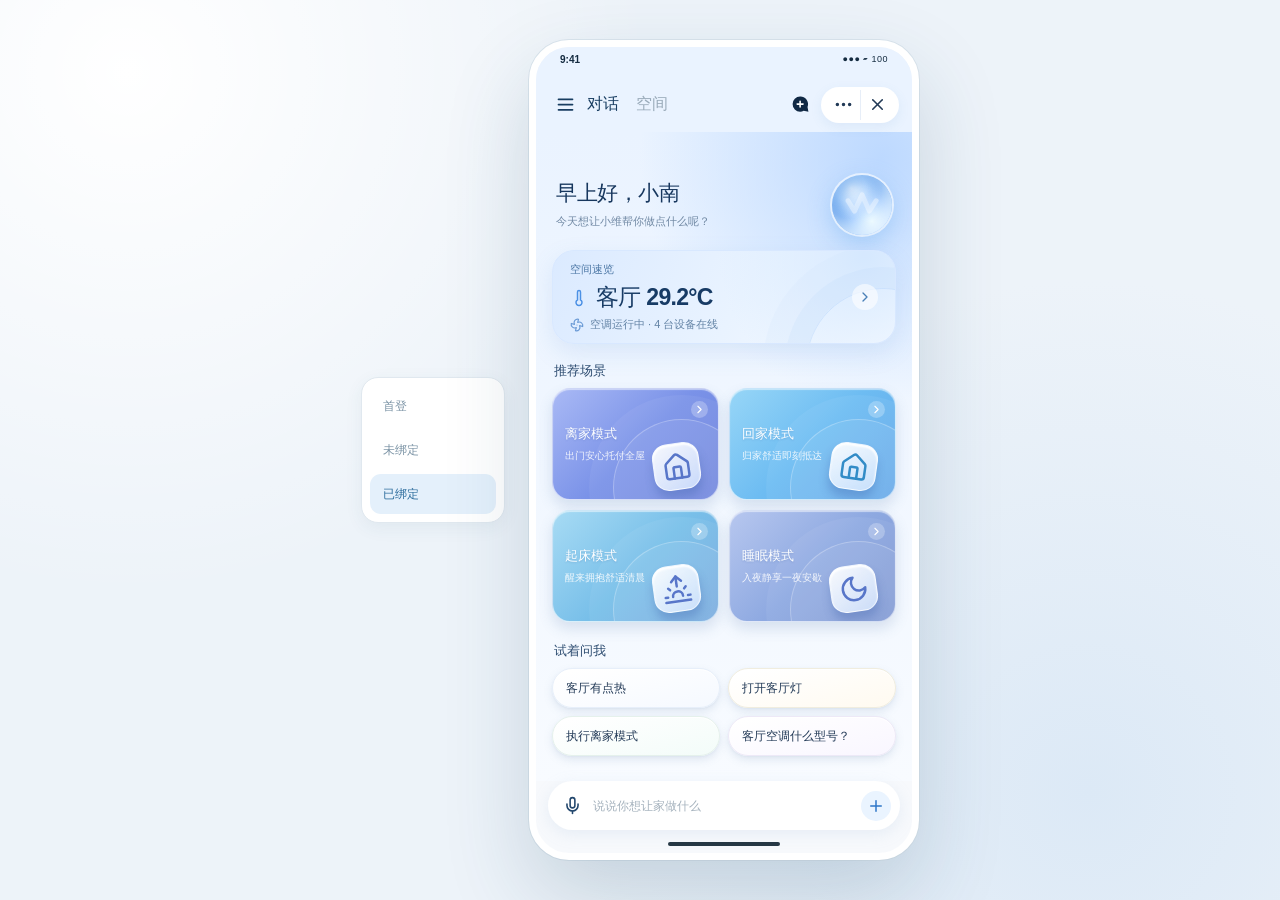
==== commit 687f15e4: "Preview updated device rooms and AI status" ====
--- a/v2/index.html
+++ b/v2/index.html
@@ -8,8 +8,8 @@
     />
     <meta name="theme-color" content="#eaf3ff" />
     <title>维家 · 智能空间二期 Demo</title>
-    <script type="module" crossorigin src="./assets/index-D4sVcd6Y.js"></script>
-    <link rel="stylesheet" crossorigin href="./assets/index-DPbxlUt6.css">
+    <script type="module" crossorigin src="./assets/index-Ctsf8a1s.js"></script>
+    <link rel="stylesheet" crossorigin href="./assets/index-L1x1syQK.css">
   </head>
   <body>
     <div id="root"></div>
--- a/v2/assets/index-L1x1syQK.css
+++ b/v2/assets/index-L1x1syQK.css
@@ -0,0 +1 @@
+:root{font-family:Manrope,PingFang SC,Microsoft YaHei,sans-serif;color:#203047;background:#eaf0f6;font-synthesis:none;text-rendering:optimizeLegibility;-webkit-font-smoothing:antialiased}*{box-sizing:border-box}body{margin:0}button,input{font:inherit}button{cursor:pointer}button:disabled{cursor:default;opacity:.58}#root{min-height:100vh}.site-wrap{min-height:100vh;display:flex;align-items:center;justify-content:center;gap:clamp(48px,9vw,150px);padding:28px;background:radial-gradient(circle at 17% 14%,#fff 0,#f5f9fd 25%,transparent 48%),radial-gradient(circle at 79% 80%,#dce9f5 0,transparent 42%),#eaf0f6}.desktop-context{max-width:470px;align-self:center}.brand-mark{height:44px;width:44px;display:grid;place-items:center;border-radius:14px;background:#183e67;color:#fff;box-shadow:0 12px 24px #163a6930;margin-bottom:35px}.desktop-eyebrow,.eyebrow{font:700 10px DM Sans,sans-serif;letter-spacing:.18em;color:#8193a9}.desktop-context h1{font-size:clamp(38px,4vw,58px);line-height:1.3;letter-spacing:-.055em;color:#19314d;margin:14px 0 22px;font-weight:800}.desktop-context h1 em{font-style:normal;color:#4e8ba8}.desktop-context p{font-size:16px;line-height:1.9;color:#71859a;margin:0}.desktop-feature{display:flex;align-items:center;gap:11px;font-size:12px;color:#7b8ea4;margin-top:65px;white-space:nowrap}.desktop-feature span{color:#356885;font-weight:800}.desktop-foot{color:#a0adbc;font-size:11px;margin-top:28px}.phone-frame{width:min(390px,100%);height:min(830px,calc(100dvh - 36px));min-height:610px;flex:none;background:#f7f9fc;border:7px solid #1e2b3a;border-radius:39px;box-shadow:0 34px 70px #17344f30,0 3px 10px #17344f18;position:relative;overflow:hidden;display:flex;flex-direction:column}.phone-status{height:28px;display:flex;justify-content:space-between;align-items:end;padding:0 23px 1px;font:700 11px DM Sans,sans-serif;color:#25394e;flex:none}.status-icons{display:flex;align-items:center;gap:5px;font-size:9px;letter-spacing:-3px}.battery{letter-spacing:0;border:1px solid #25394e;border-radius:3px;font-size:7px;line-height:11px;width:19px;text-align:center}.app-header{height:56px;flex:none;display:flex;align-items:center;padding:0 17px;gap:10px;background:#f7f9fc;z-index:5}.mini-brand,.header-spacer{width:34px;height:34px;flex:none}.mini-brand-icon{height:34px;width:34px;border-radius:11px;background:#193d64;color:#fff;display:grid;place-items:center}.header-title{flex:1;display:flex;align-items:baseline;gap:9px}.header-title strong{font-size:17px;color:#1c304a;font-weight:800;letter-spacing:-.04em}.header-title span{font-size:11px;color:#95a3b5;display:flex;gap:1px;align-items:center}.header-actions{display:flex;gap:2px}.icon-button{border:0;background:transparent;color:#4b6179;width:34px;height:34px;display:grid;place-items:center;border-radius:10px;position:relative}.icon-button:hover{background:#eaf0f6}.notification-button i,.bottom-nav i{width:6px;height:6px;border-radius:50%;background:#e35f59;position:absolute;top:5px;right:6px}.screen-content{flex:1;overflow:auto;scrollbar-width:none;background:#f7f9fc}.screen-content::-webkit-scrollbar{display:none}.home-content{background:radial-gradient(circle at 80% 2%,#e2ecf9 0,transparent 35%),linear-gradient(#f9fbfd,#f7f9fc 75%)}.home-landing{padding:8px 20px 18px}.greeting{position:relative;padding:4px 0 1px}.greeting-spark{position:absolute;right:14px;top:4px;width:45px;height:45px;display:grid;place-items:center;background:#e4f0f3;border-radius:17px;color:#5c95a8;transform:rotate(9deg)}.greeting h1{font-size:22px;line-height:1.26;letter-spacing:-.055em;margin:6px 0 5px;color:#253c56;font-weight:800}.greeting h1 span{color:#628fa3}.greeting p{font-size:10px;color:#8292a4;margin:0}.home-summary{margin-top:10px;background:#183e64;border-radius:20px;color:#fff;box-shadow:0 17px 26px #183e6427;overflow:hidden;position:relative}.home-summary:before{content:"";position:absolute;width:190px;height:190px;right:-60px;top:-90px;border:1px solid #ffffff30;border-radius:50%;box-shadow:0 0 0 26px #ffffff08,0 0 0 52px #ffffff07}.home-summary.has-alert{background:#763c40}.summary-top,.summary-footer{display:flex;justify-content:space-between;align-items:center;padding:8px 14px}.summary-top span:first-child{font-size:11px;font-weight:700;display:flex;gap:5px;align-items:center}.summary-top span:last-child{font-size:9px;color:#c2d2df}.summary-main{display:flex;flex-direction:column;gap:4px;padding:6px 14px 8px}.summary-main strong{font-size:18px;letter-spacing:-.04em}.summary-main span{font-size:11px;color:#d2e1ec}.summary-footer{justify-content:flex-start;gap:15px;border-top:1px solid #ffffff25;background:#ffffff0b;padding-top:7px;padding-bottom:7px}.summary-footer span{display:flex;gap:5px;align-items:center;font-size:10px;color:#e5edf4}.section-heading{display:flex;justify-content:space-between;align-items:end;margin:16px 0 8px}.section-heading h2{margin:4px 0 0;font-size:17px;letter-spacing:-.04em}.section-small{font-size:10px;color:#9aa9b7;padding-bottom:2px}.prompt-grid{display:grid;grid-template-columns:repeat(2,minmax(0,1fr));gap:10px}.prompt-card{min-height:105px;border:1px solid #e9edf2;background:#fff;border-radius:17px;text-align:left;padding:12px;display:flex;flex-direction:column;align-items:flex-start;position:relative;box-shadow:0 5px 15px #34547409;transition:transform .18s,box-shadow .18s}.prompt-card:hover{transform:translateY(-2px);box-shadow:0 10px 20px #34547418}.prompt-icon{width:29px;height:29px;border-radius:10px;display:grid;place-items:center;margin-bottom:9px}.prompt-card strong{font-size:12px;color:#253a50}.prompt-card small{font-size:10px;color:#91a0af;margin-top:3px}.prompt-arrow{position:absolute;right:12px;bottom:14px;color:#a3b2c0;transform:rotate(45deg)}.mint .prompt-icon,.icon-tile.mint{background:#dff3ed;color:#3a9d80}.peach .prompt-icon,.icon-tile.peach{background:#fff0dd;color:#d89743}.lavender .prompt-icon,.icon-tile.lavender{background:#edebfc;color:#8178bc}.sky .prompt-icon,.icon-tile.sky{background:#e1f0fb;color:#5b94bb}.icon-tile.red{background:#fae7e5;color:#c75b55}.quiet-link{border:0;background:none;display:flex;align-items:center;gap:4px;margin:18px auto;color:#65849b;font-size:11px;font-weight:700}.composer-wrap{padding:8px 15px 7px;background:#f7f9fc;flex:none}.safety-composer{width:100%;height:49px;border:0;border-radius:14px;background:#9f4f4b;color:#fff;display:flex;align-items:center;justify-content:center;gap:8px;font-size:11px;font-weight:800}.composer{height:49px;display:flex;align-items:center;gap:7px;border:1px solid #e8edf2;background:#fff;border-radius:16px;padding:5px 5px 5px 11px;box-shadow:0 6px 17px #293f5810}.composer button{border:0;background:none;color:#7e9bae;width:28px;height:31px;display:grid;place-items:center}.composer input{border:0;outline:0;min-width:0;flex:1;font-size:12px;color:#293e54;background:transparent}.composer input::placeholder{color:#a6b4c2}.composer .send-button{height:34px;width:34px;background:#1d5279;color:#fff;border-radius:11px}.composer-wrap>span{display:block;text-align:center;color:#abb6c2;font-size:9px;padding-top:6px}.bottom-nav{height:62px;flex:none;display:grid;grid-template-columns:repeat(4,1fr);border-top:1px solid #edf0f4;background:#fff;padding:5px 7px 0}.bottom-nav button{border:0;background:transparent;color:#a3afbd;display:flex;flex-direction:column;justify-content:center;align-items:center;gap:4px;position:relative}.bottom-nav button.active{color:#245b7d;font-weight:800}.bottom-nav button span:last-of-type{font-size:10px}.space-glyph{font-size:25px;line-height:20px}.bottom-nav i{top:7px;right:27px}.home-indicator{height:13px;background:#fff;flex:none;position:relative}.home-indicator:after{content:"";position:absolute;left:50%;bottom:4px;transform:translate(-50%);width:102px;height:4px;border-radius:99px;background:#1e2b3a}.conversation{padding:16px 17px 22px;display:flex;flex-direction:column;align-items:flex-start;gap:15px}.conversation-start{display:flex;gap:7px;align-items:center;font-size:11px;font-weight:700;color:#637c91;margin:3px 0 5px}.conversation-start small{font-weight:500;color:#a7b5c2}.assistant-avatar{display:grid;place-items:center;width:26px;height:26px;color:#fff;background:#214d73;border-radius:9px}.user-bubble{align-self:flex-end;max-width:86%;background:#25658d;color:#fff;border-radius:17px 17px 4px;padding:10px 14px;font-size:12px;line-height:1.5;box-shadow:0 5px 12px #2b658a20}.chat-card{width:100%;border:1px solid #e7edf2;background:#fff;box-shadow:0 8px 20px #21405d0c;border-radius:17px;padding:15px;overflow:hidden}.chat-card.safety{border-color:#efc5c1;background:snow;box-shadow:0 8px 20px #b75b5611}.card-topline{display:flex;align-items:center;gap:7px}.card-icon{width:28px;height:28px;border-radius:9px;display:grid;place-items:center;color:#639aae;background:#e7f2f6}.card-icon.plan{background:#ececf9;color:#817bc2}.card-icon.result{background:#e6f4eb;color:#59a37a}.card-icon.execution{background:#edf1f7;color:#708eaa}.card-icon.safety{background:#f9e2e1;color:#ca5954}.card-icon.answer{background:#edeafa;color:#7777b8}.card-kicker{font-size:9px;font-weight:700;color:#9bacbc;flex:1}.card-badge{border-radius:20px;background:#eaf1f5;color:#5f839a;font-size:9px;font-weight:700;padding:4px 7px;white-space:nowrap}.card-badge.danger{background:#ffe6e3;color:#c75650}.chat-card h3{font-size:15px;letter-spacing:-.035em;line-height:1.4;margin:13px 0 5px;color:#263c53}.card-body{font-size:11px;line-height:1.7;color:#75899a;margin:0 0 3px}.data-rows{display:flex;flex-direction:column;margin-top:13px;background:#f8fafc;border:1px solid #eef2f5;border-radius:11px;padding:0 11px}.data-row{display:flex;align-items:center;justify-content:space-between;gap:10px;min-height:43px;border-bottom:1px solid #edf0f3;padding:8px 0}.data-row:last-child{border-bottom:0}.data-row>div{display:flex;flex-direction:column;gap:2px;min-width:0}.data-label{font-size:10px;color:#667d90}.data-note{font-size:9px;color:#a0afbc}.data-value{font-size:10px;color:#2d485e;text-align:right;font-weight:800}.data-value.ok{color:#4b9d7e}.data-value.warn{color:#ca7c4c}.data-value.muted{color:#899aaa}.card-actions{display:flex;gap:8px;margin-top:14px;flex-wrap:wrap}.card-action{border:0;border-radius:10px;padding:8px 11px;font-size:10px;font-weight:800;display:flex;align-items:center;gap:6px;background:#ecf2f6;color:#47708b}.card-action.primary{background:#235f86;color:#fff}.card-action.danger{background:#bf524d;color:#fff}.progress-line{height:5px;background:#edf3f7;overflow:hidden;border-radius:9px;margin-top:14px}.progress-line span{display:block;width:45%;height:100%;border-radius:9px;background:#4b9ebc;animation:progress 1s ease-in-out infinite alternate}@keyframes progress{to{transform:translate(110%)}}.conversation-end{align-self:center;color:#a3b2bf;font-size:9px;margin:5px 0 3px}.standard-page,.detail-page{padding:4px 18px 27px}.standard-page>.section-heading:first-child{margin-top:20px}.room-tabs,.filter-tabs{display:flex;gap:7px;margin:14px 0 18px}.room-tabs button,.filter-tabs button{border:0;border-radius:20px;padding:8px 13px;background:#ebf0f4;color:#8192a2;font-size:10px;font-weight:700}.room-tabs button.active,.filter-tabs button.active{background:#235b7d;color:#fff}.space-highlight{background:linear-gradient(125deg,#ddedf1,#e9f2f5 63%,#f4f9fa);border-radius:20px;padding:19px;color:#254559}.space-highlight>span{font-size:10px;color:#728fa1}.space-highlight h1{font-size:25px;margin:6px 0}.space-highlight p{font-size:11px;margin:0;color:#728c9c}.space-highlight>div{display:flex;gap:18px;margin-top:25px}.space-highlight>div span{display:flex;align-items:center;gap:5px;font-size:12px;font-weight:800}.space-highlight button{margin-top:20px;border:0;border-radius:10px;background:#fff;color:#3e7b96;font-size:10px;font-weight:800;padding:9px 11px;display:flex;align-items:center;gap:7px}.device-list-item,.message-item{border:1px solid #e9eef2;background:#fff;border-radius:14px;width:100%;display:flex;align-items:center;gap:11px;padding:12px;margin-bottom:9px;text-align:left;color:#90a3b2}.space-empty{padding:28px 14px;border:1px dashed #d9e4eb;border-radius:14px;color:#97aab7;font-size:11px;text-align:center}.device-list-item>span:nth-child(2),.message-item>span:nth-child(2){flex:1;display:flex;flex-direction:column;gap:4px;min-width:0}.device-list-item strong,.message-item strong{font-size:11px;color:#293f54}.device-list-item small,.message-item small{font-size:10px;color:#98a9b8}.icon-tile{width:40px;height:40px;border-radius:12px;flex:none;display:grid;place-items:center}.list-link{width:100%;height:49px;padding:0 13px;background:#fff;border:1px solid #e9eef2;border-radius:12px;display:flex;align-items:center;gap:11px;color:#4a7189;font-size:11px;font-weight:700;margin-bottom:9px}.list-link svg:last-child{margin-left:auto;color:#9aacb9}.filter-tabs{margin-top:19px}.message-item.alert{border-color:#f0d4d0;background:snow}.empty-state{margin:80px auto 0;text-align:center;color:#a0b0be;display:flex;align-items:center;flex-direction:column;gap:9px}.empty-state strong{font-size:13px;color:#647d91}.empty-state span{font-size:10px}.family-card{border-radius:18px;background:#214c70;color:#fff;padding:20px 16px;display:flex;align-items:center;gap:11px;box-shadow:0 11px 22px #214c7020}.family-avatar{border-radius:12px;width:38px;height:38px;display:grid;place-items:center;background:#ffffff2d;font-size:15px}.family-card>div:nth-child(2){flex:1;display:flex;flex-direction:column;gap:4px}.family-card strong{font-size:13px}.family-card span{color:#c4d9e5;font-size:10px}.settings-group{background:#fff;border:1px solid #e9eef2;border-radius:15px;padding:0 13px}.settings-group button{width:100%;height:51px;border:0;border-bottom:1px solid #edf1f4;background:transparent;display:flex;align-items:center;gap:11px;color:#60849b;text-align:left}.settings-group button:last-child{border-bottom:0}.settings-group span{flex:1;color:#314a5e;font-size:11px;font-weight:700}.settings-group svg:last-child{color:#a2afbd}.version-note{text-align:center;color:#a9b8c5;font-size:9px;line-height:1.9;margin:30px 0}.detail-page{padding-top:10px}.detail-hero{text-align:center;padding:24px 0 12px}.detail-hero .icon-tile{margin:auto;width:51px;height:51px;border-radius:16px}.detail-hero h1{font-size:20px;margin:13px 0 5px}.detail-hero p{font-size:10px;color:#9aaab8}.pill{display:inline-block;font-size:10px;padding:4px 9px;color:#408a70;background:#e5f5ee;border-radius:20px}.pill.warning{color:#c47b4c;background:#fff0de}.surface-card{background:#fff;border:1px solid #e9eef2;border-radius:15px;padding:4px 12px}.surface-card .data-rows{border:0;margin:0;padding:0;background:transparent}.timeline{margin:7px 0 22px 9px;border-left:1px solid #d5e2e9;padding-left:21px}.timeline div{position:relative;font-size:11px;color:#71889a;padding:0 0 19px}.timeline div:last-child{padding-bottom:0}.timeline i{width:9px;height:9px;border-radius:50%;background:#6fa5b8;position:absolute;left:-26px;top:3px;border:2px solid #f7f9fc}.timeline.red{border-color:#eed2ce}.timeline.red i{background:#cc6a63}.wide-primary,.wide-secondary{width:100%;min-height:43px;border-radius:12px;display:flex;align-items:center;justify-content:center;gap:6px;font-weight:800;font-size:11px;margin:10px 0}.wide-primary{background:#235e84;border:0;color:#fff}.wide-primary.danger{background:#bc5551}.wide-secondary{background:#fff;border:1px solid #e5ebf0;color:#567b94}.event-banner{background:#8d4644;border-radius:17px;padding:17px;color:#fff}.event-banner>span{font-size:10px;display:block;margin-top:7px;color:#ffdddb}.event-banner h1{font-size:19px;margin:7px 0}.event-banner p{font-size:11px;line-height:1.7;color:#ffe7e5;margin:0}.safety-tip{background:#fff2e8;border:1px solid #f3dfca;border-radius:14px;padding:13px;margin-top:13px}.safety-tip strong{font-size:11px;color:#a9663e}.safety-tip p{font-size:10px;line-height:1.7;color:#9c7b68;margin:5px 0 0}.device-hero{display:flex;gap:12px;align-items:center;padding:15px 0 25px}.device-hero .icon-tile{width:56px;height:56px}.device-hero h1{font-size:19px;margin:3px 0}.device-hero p{font-size:10px;color:#91a3b1;margin:0}.device-archive-card{margin-top:14px}.device-archive-toggle{width:100%;border:0;background:transparent;display:flex;align-items:center;gap:8px;padding:13px 0;color:#25415f;text-align:left;cursor:pointer}.device-archive-heading{display:flex;align-items:center;gap:7px;flex:none;font-size:12px;font-weight:800}.device-archive-summary{flex:1;min-width:0;overflow:hidden;text-overflow:ellipsis;white-space:nowrap;text-align:right;color:#8ba0ae;font-size:10px}.device-archive-toggle>svg:last-child{flex:none;transition:transform .2s ease}.device-archive-toggle>svg.expanded{transform:rotate(90deg)}.device-archive-fields{border-top:1px solid #e9eef2}.device-control-card{margin-top:12px;padding:5px 14px}.device-control-card h2{margin:12px 0 4px;color:#2b7fe4;font-size:12px}.device-control-row{min-height:53px;display:flex;align-items:center;justify-content:space-between;gap:12px;border-bottom:1px solid #edf0f3;color:#667d90;font-size:11px}.device-control-row:last-child{border-bottom:0}.device-control-row strong{margin-left:3px;color:#344b61;font-weight:700}.device-power{display:inline-flex;align-items:center;gap:5px;min-width:76px;min-height:31px;justify-content:center;border:0;border-radius:18px;background:#edf1f5;color:#65788a;font-size:11px;font-weight:800}.device-power.on{background:#d9f5e9;color:#158360}.device-power:disabled,.device-stepper button:disabled,.device-control-row select:disabled,.device-brightness-slider:disabled{opacity:.45;cursor:not-allowed}.device-stepper{display:flex;gap:7px}.device-stepper button{width:32px;height:32px;display:grid;place-items:center;border:1px solid #d9e5ef;border-radius:9px;background:#fff;color:#2e6da3}.device-brightness-slider{appearance:none;width:145px;height:6px;margin:0 2px;border:0;border-radius:8px;cursor:pointer}.device-brightness-slider::-webkit-slider-thumb{appearance:none;width:18px;height:18px;border:3px solid #fff;border-radius:50%;background:#2b7fe4;box-shadow:0 1px 5px #47749c55}.device-brightness-slider::-moz-range-thumb{width:12px;height:12px;border:3px solid #fff;border-radius:50%;background:#2b7fe4;box-shadow:0 1px 5px #47749c55}.device-brightness-slider:focus-visible{outline:2px solid #2b7fe4;outline-offset:8px}.device-control-row select{max-width:116px;min-height:32px;padding:0 8px;border:1px solid #d9e5ef;border-radius:9px;background:#fff;color:#344b61;font:inherit}.device-control-offline{margin:10px 0;color:#b8794e;font-size:10px}.source-note{display:flex;gap:8px;align-items:flex-start;font-size:10px;line-height:1.7;color:#8ba0ae;margin-top:16px}.source-note svg{flex:none}.overlay{position:absolute;inset:0;background:#172c43a8;z-index:20;display:flex;justify-content:center;align-items:center;padding:18px}.dialog{background:#fff;border-radius:22px;padding:23px;width:100%;position:relative;box-shadow:0 20px 45px #152b3c36}.dialog-close{position:absolute;right:16px;top:15px;background:#f2f5f7;border:0;width:29px;height:29px;border-radius:9px;color:#7690a1;display:grid;place-items:center}.dialog .icon-tile{width:45px;height:45px;margin-bottom:17px}.dialog h2{font-size:17px;margin:0 0 9px;color:#263c51}.dialog p{font-size:11px;color:#788c9b;line-height:1.75;margin:0 0 16px}.dialog-note{display:flex;gap:7px;color:#6d8f94;background:#f0f7f5;border-radius:10px;padding:10px;font-size:10px;margin-bottom:16px}.info-dialog .wide-primary{margin-bottom:0}.bottom-overlay{align-items:end;padding:0}.demo-sheet{background:#fff;border-radius:24px 24px 0 0;width:100%;max-height:83%;overflow:auto;padding:10px 18px 22px;box-shadow:0 -20px 40px #122b4430}.sheet-handle{width:36px;height:4px;background:#d6e0e7;border-radius:4px;margin:0 auto 18px}.sheet-title{display:flex;justify-content:space-between;align-items:start}.sheet-title h2{font-size:18px;margin:4px 0 0}.sheet-title button{border:0;background:#f2f5f7;width:29px;height:29px;border-radius:9px;color:#758fa0}.demo-sheet>p{font-size:10px;color:#95a5b2;margin:10px 0 19px}.demo-options{border:1px solid #e9eef2;border-radius:14px;padding:0 10px}.demo-options button{border:0;border-bottom:1px solid #edf1f3;background:#fff;width:100%;min-height:56px;display:flex;align-items:center;gap:12px;color:#5d8498;text-align:left}.demo-options button:last-child{border-bottom:0}.demo-options button span{flex:1;display:flex;flex-direction:column;gap:2px}.demo-options strong{font-size:11px;color:#30485c}.demo-options small{font-size:9px;color:#9aabb8}.demo-options svg:last-child{color:#a9b8c5}.switch-row{margin-top:15px;border:1px solid #e9eef2;background:#fff;border-radius:12px;width:100%;min-height:47px;display:flex;gap:10px;align-items:center;padding:0 12px;color:#63899e}.switch-row span:nth-child(2){flex:1;text-align:left;font-size:11px;color:#3d5569;font-weight:700}.switch{height:19px;width:34px;background:#d8e2e9;border-radius:20px;position:relative}.switch:after{content:"";position:absolute;left:3px;top:3px;height:13px;width:13px;border-radius:50%;background:#fff;box-shadow:0 1px 3px #24394933}.switch.on{background:#4b97ae}.switch.on:after{left:18px}.reset-button{width:100%;display:flex;align-items:center;justify-content:center;gap:5px;border:0;background:transparent;color:#9aaab7;font-size:10px;padding:15px 0 0}@media(max-width:850px){.site-wrap{padding:0;background:#f7f9fc}.desktop-context{display:none}.phone-frame{height:100dvh;width:100%;max-width:none;border:0;border-radius:0;box-shadow:none;min-height:0}.phone-status{height:30px}.home-indicator{height:16px}.home-indicator:after{bottom:5px}}@media(min-width:851px)and (max-height:720px){.phone-frame{height:calc(100dvh - 26px)}}:root{color:#172b47;background:#dbeafa}.site-wrap{background:radial-gradient(circle at 9% 12%,#8bbdff 0,transparent 31%),radial-gradient(circle at 78% 80%,#c7e8ff 0,transparent 37%),linear-gradient(135deg,#6aa4f3,#bad8ff 48%,#eff8ff)}.site-wrap:before{content:"";position:fixed;width:min(650px,55vw);aspect-ratio:1;border:1px solid #ffffff6a;border-radius:50%;left:-13vw;bottom:-34vw;box-shadow:0 0 0 66px #ffffff14,0 0 0 132px #ffffff12;pointer-events:none}.desktop-context{position:relative;z-index:1}.brand-mark,.mini-brand-icon{background:linear-gradient(145deg,#1264df,#4ea0ff);box-shadow:0 10px 26px #1765d537}.brand-mark{border-radius:16px}.brand-logo{--logo-size: 34px;display:block;width:var(--logo-size);height:var(--logo-size);flex:none;position:relative;overflow:hidden;border-radius:calc(var(--logo-size) * .21)}.brand-logo img{position:absolute;width:calc(var(--logo-size) * 7.805);height:auto;max-width:none;left:calc(var(--logo-size) * -5.923)}.brand-logo.light img{top:calc(var(--logo-size) * -.598)}.brand-logo.color img{top:calc(var(--logo-size) * -2.793)}.desktop-logo{--logo-size: 44px;margin-bottom:35px;box-shadow:0 12px 24px #1765d53d}.header-logo{--logo-size: 34px;box-shadow:0 4px 10px #1765d526}.avatar-logo{--logo-size: 26px}.desktop-eyebrow{color:#286cbd}.desktop-context h1{color:#133f76}.desktop-context h1 em{color:#fff;text-shadow:0 4px 18px #397dcb4d}.desktop-context p,.desktop-feature,.desktop-foot{color:#37689f}.desktop-feature span{color:#1e67ba}.phone-frame{background:#f8fbff;border-color:#102645;box-shadow:0 40px 85px #235fa640,0 8px 22px #235fa622}.phone-status,.app-header,.screen-content,.composer-wrap{background:#f8fbff}.phone-status.home-chrome,.app-header.home-chrome{background:#2f7fea;color:#fff}.phone-status.home-chrome .battery{border-color:#fff}.app-header.home-chrome .header-title strong,.app-header.home-chrome .header-title span,.app-header.home-chrome .icon-button{color:#fff}.app-header.home-chrome .mini-brand-icon{background:#ffffff2f;box-shadow:inset 0 0 0 1px #ffffff4d}.app-header.home-chrome .icon-button:hover{background:#ffffff2c}.app-header{padding:0 18px}.header-title strong{color:#172e51}.header-title span{color:#7791ad}.icon-button{color:#4778b5;border-radius:12px}.icon-button:hover{background:#e8f3ff}.home-content{background:#f8fbff}.home-landing{padding:0 16px 25px}.home-hero{margin:0 -16px;padding:12px 18px 14px;border-radius:0 0 31px 31px;overflow:hidden;position:relative;color:#fff;background:radial-gradient(circle at 90% 45%,#a8d5ff 0,transparent 40%),linear-gradient(150deg,#2f7fea 4%,#5aa2f1 65%,#91c5f7);box-shadow:0 16px 24px #4b93e82a}.home-hero:after{content:"";position:absolute;width:260px;height:260px;border:1px solid #ffffff2d;border-radius:50%;right:-99px;top:-103px;box-shadow:0 0 0 30px #ffffff0b,0 0 0 66px #ffffff09;pointer-events:none}.hero-main{height:105px;position:relative;display:flex;align-items:center;z-index:1}.hero-copy{position:relative;z-index:2;max-width:54%;padding-top:5px}.hero-copy h1{white-space:pre-line;font-size:25px;line-height:1.2;letter-spacing:-.055em;margin:0;font-weight:800;text-shadow:0 3px 12px #1359b431}.hero-copy p{color:#e7f3ff;font-size:10px;line-height:1.55;margin:10px 0 0;max-width:150px}.hero-illustration{position:absolute;right:-25px;bottom:-13px;width:187px;height:139px;object-fit:contain;filter:drop-shadow(0 12px 12px #0f5eb234)}.hero-stats{position:relative;z-index:2;display:grid;grid-template-columns:repeat(3,1fr);gap:5px;border:1px solid #ffffff75;border-radius:16px;padding:7px 4px;background:#ffffffc9;-webkit-backdrop-filter:blur(15px);backdrop-filter:blur(15px);box-shadow:0 8px 25px #145bb022}.hero-stats>div{padding-left:9px;border-right:1px solid #d9e9fb;display:flex;flex-direction:column;gap:5px}.hero-stats>div:last-child{border:0}.hero-stats span{color:#8299b3;font-size:9px}.hero-stats strong{color:#1c5db1;font-size:15px;letter-spacing:-.04em;white-space:nowrap}.section-heading{margin:16px 0 9px}.home-prompt-title{margin:20px 0 11px;color:#162b49;font-size:18px;letter-spacing:-.04em}.section-heading h2{color:#162b49;font-size:18px}.eyebrow{color:#6e9acd}.section-small{color:#93aac2}.prompt-grid{gap:9px}.prompt-card{min-height:105px;padding:13px;border-radius:19px;border:1px solid #e1ebf7;background:linear-gradient(160deg,#fff,#f7fbff);box-shadow:0 7px 17px #377ac113}.prompt-card:before{content:"";width:36px;height:3px;position:absolute;right:13px;top:16px;border-radius:5px;background:#d9e9fb}.prompt-card:first-child{color:#fff;border-color:#327fe7;background:linear-gradient(145deg,#2f7fea,#65a9f4);box-shadow:0 12px 20px #2d7fe13d}.prompt-card:first-child:before{background:#ffffff59}.prompt-card:first-child strong,.prompt-card:first-child small,.prompt-card:first-child .prompt-arrow{color:#fff}.prompt-card strong{color:#244565;font-size:12px;line-height:1.35}.prompt-card small{color:#8fa6bd}.prompt-icon{width:32px;height:32px;border-radius:11px;margin-bottom:12px}.prompt-card:first-child .prompt-icon{color:#fff;background:#ffffff35}.mint .prompt-icon,.icon-tile.mint{background:#e3f4ef;color:#329b82}.peach .prompt-icon,.icon-tile.peach{background:#ecf5ff;color:#3c8be8}.lavender .prompt-icon,.icon-tile.lavender{background:#ebeefe;color:#737dde}.sky .prompt-icon,.icon-tile.sky{background:#dff1ff;color:#4c9cdb}.quiet-link{color:#3b83dc;margin:20px auto}.composer-wrap{padding:7px 15px 6px}.composer{border-color:#dce9f7;box-shadow:0 7px 20px #3579bd14;border-radius:17px}.composer .send-button,.wide-primary,.card-action.primary{background:linear-gradient(145deg,#2677e7,#4797f1)}.bottom-nav{border-top-color:#e6eff9;box-shadow:0 -5px 18px #2e77c10c}.bottom-nav button{color:#a3b4c8}.bottom-nav button.active{color:#2b7fe4}.home-indicator:after{background:#193253}.assistant-avatar{background:transparent;border-radius:10px}.user-bubble{background:linear-gradient(145deg,#2677e7,#4e9af1);box-shadow:0 7px 16px #2d7fe12c}.conversation-start{color:#4f7eb4}.chat-card,.surface-card,.device-list-item,.message-item,.settings-group{border-color:#e0ebf7;box-shadow:0 7px 22px #357ac010}.chat-card{border-radius:19px}.chat-card h3{color:#182f4f}.card-icon{background:#e4f1ff;color:#438ee5}.card-icon.plan,.card-icon.answer{background:#e9edff;color:#697bd9}.card-icon.execution{background:#e6f0fc;color:#5d8fce}.card-kicker{color:#8ca6c3}.card-badge{background:#e7f3ff;color:#4389d5}.data-rows{background:#f5f9fe;border-color:#e8f0fa}.data-row{border-bottom-color:#e4edf7}.data-label{color:#6a849f}.data-value{color:#235287}.card-action{background:#eaf3fd;color:#3d83d1;border-radius:11px}.card-action.danger,.wide-primary.danger{background:#c4534d}.progress-line span{background:#3f8de8}.room-tabs button,.filter-tabs button{background:#e9f2fc;color:#7899bb}.room-tabs button.active,.filter-tabs button.active{background:#2e7fea;box-shadow:0 5px 11px #2e7fea38}.space-highlight{color:#fff;padding:20px;border-radius:22px;background:radial-gradient(circle at 90% 12%,#a4d5ff 0,transparent 41%),linear-gradient(145deg,#2875e0,#6aacf2);box-shadow:0 13px 25px #377fe12e}.space-highlight>span,.space-highlight p{color:#deefff}.space-highlight h1{color:#fff}.space-highlight>div span{color:#fff}.space-highlight button{color:#2576d8}.device-list-item,.message-item{border-radius:16px}.device-list-item strong,.message-item strong{color:#25415f}.list-link{border-color:#e0ebf7;color:#397fc9;border-radius:14px}.family-card{background:linear-gradient(145deg,#2574dc,#66a9f2);box-shadow:0 13px 25px #377fe12e}.detail-hero h1,.device-hero h1{color:#182f4f}.wide-secondary{border-color:#e0ebf7;color:#397fc9}.timeline{border-left-color:#c5dbf4}.timeline i{background:#4a94e9;border-color:#f8fbff}.dialog{border-radius:24px}.demo-sheet{border-radius:27px 27px 0 0}.switch.on{background:#418de8}@media(max-width:850px){.site-wrap{background:#f8fbff}.site-wrap:before{display:none}.phone-frame{box-shadow:none}}@media(max-width:380px){.hero-illustration{width:175px;right:-37px}.hero-copy h1{font-size:25px}.hero-stats strong{font-size:13px}.prompt-card{min-height:102px}}.phone-status,.app-header.chat-header,.top-tabs{background:#edf2ff}.phone-status{color:#1f3353}.app-header.chat-header{gap:8px;padding:0 13px;border-bottom:0}.chat-header .header-logo{--logo-size: 30px}.chat-header .header-title{gap:7px}.chat-header .header-title strong{font-size:16px}.chat-header .header-title span{font-size:10px}.chat-header .header-actions{gap:0}.chat-header .icon-button{color:#385a88}.top-tabs{display:grid;grid-template-columns:repeat(4,1fr);flex:none;height:44px;padding:0 16px;border-bottom:1px solid #dbe5f7}.top-tabs button{position:relative;border:0;background:transparent;color:#8194af;font-size:12px;font-weight:700}.top-tabs button.active{color:#236dd0;font-weight:800}.top-tabs button.active:after{content:"";position:absolute;bottom:0;left:32%;right:32%;height:3px;border-radius:3px 3px 0 0;background:#347fe7}.top-tabs i{position:absolute;width:6px;height:6px;border-radius:50%;background:#dc5d58;right:27%;top:9px}.screen-content.home-content{background:linear-gradient(180deg,#edf2ff 0,#e9efff 55%,#f5f8ff)}.welcome-thread{padding:21px 17px 25px}.welcome-intro{display:flex;align-items:flex-start;gap:10px}.welcome-avatar{--logo-size: 37px;margin-top:2px;box-shadow:0 6px 14px #356ec42c}.welcome-bubble{min-width:0;flex:1;padding:1px 0 0}.welcome-bubble>span{display:block;color:#6683a9;font-size:10px;font-weight:700;margin-bottom:5px}.welcome-bubble h1{color:#183760;font-size:18px;line-height:1.35;letter-spacing:-.045em;margin:0 0 5px}.welcome-bubble p{color:#7b90aa;font-size:10px;line-height:1.55;margin:0}.welcome-feature{position:relative;width:100%;min-height:99px;margin-top:22px;padding:14px 17px;border:1px solid #c6d7fa;border-radius:20px;text-align:left;overflow:hidden;display:flex;flex-direction:column;align-items:flex-start;background:linear-gradient(122deg,#dbe6ff 0,#b8d0fc);box-shadow:0 10px 20px #4879d41d}.welcome-feature:after{content:"";position:absolute;width:130px;height:130px;right:-40px;top:-62px;border-radius:50%;border:1px solid #ffffff8c;box-shadow:0 0 0 15px #fff2,0 0 0 32px #ffffff1c}.feature-label{color:#4a79c7;font-size:10px;font-weight:800;margin-bottom:7px}.welcome-feature strong{color:#214b89;font-size:16px;position:relative;z-index:1}.feature-detail{color:#5e7fae;font-size:10px;margin-top:5px}.feature-link{position:absolute;right:14px;bottom:14px;display:flex;align-items:center;gap:2px;color:#296fcf;font-size:10px;font-weight:800}.welcome-prompt-title{color:#657e9f;font-size:10px;font-weight:700;margin:22px 0 10px}.welcome-prompts{display:flex;flex-direction:column;gap:8px}.welcome-prompt{min-height:49px;width:100%;display:flex;align-items:center;gap:10px;border-radius:15px;border:1px solid #dfe7f8;background:#fff;padding:7px 11px;text-align:left;box-shadow:0 5px 13px #416cba0d}.welcome-prompt .prompt-icon{flex:none;width:28px;height:28px;margin:0;border-radius:9px;color:#4788df;background:#ecf3ff}.welcome-prompt>span:nth-child(2){flex:1;min-width:0;display:flex;flex-direction:column;gap:2px}.welcome-prompt strong{color:#2c466c;font-size:11px;line-height:1.25}.welcome-prompt small{color:#9caac0;font-size:9px}.welcome-prompt>svg{color:#9aaccc;flex:none}.composer-wrap{background:#f5f8ff;border-top:1px solid #e3eafa}.composer-wrap>span{color:#acb7cb}.conversation{padding-top:18px}.conversation-end{color:#95a7be}.home-indicator{background:#f5f8ff}.site-wrap{gap:0;background:#e5eafa}.site-wrap:before{display:none}.phone-status,.app-header.afu-header{background:#dfe7ff}.app-header.afu-header{height:64px;padding:0 14px;gap:8px}.afu-header>.icon-button{color:#243b60;width:30px;flex:none}.afu-main-tabs{display:flex;align-items:center;gap:20px;flex:1;min-width:0}.afu-main-tabs button{border:0;padding:0;background:transparent;font-size:18px;font-weight:700;color:#7f90af;white-space:nowrap}.afu-main-tabs button.active{font-size:20px;font-weight:800;color:#162d50}.afu-detail-title{flex:1;min-width:0;font-size:16px;color:#203859}.afu-toolbar{display:flex;flex:none;gap:0;align-items:center;padding:2px 4px;border-radius:20px;background:#fff;box-shadow:0 2px 11px #6689c719}.afu-toolbar .icon-button{width:29px;height:29px;color:#1c3554;border-radius:50%}.afu-toolbar .icon-button:first-child{background:#172e50;color:#fff}.afu-toolbar .icon-button:last-child{border-left:1px solid #e2e8f3;border-radius:0 18px 18px 0}.screen-content.home-content{background:radial-gradient(circle at 80% 33%,#f5e5f4 0,transparent 38%),linear-gradient(180deg,#dfe7ff,#e1e8ff 75%,#e7eaff)}.afu-home{padding:12px 15px 30px}.afu-history-hint,.afu-suggestion-title{display:flex;align-items:center;justify-content:center;gap:10px;color:#91a1bc;font-size:10px;font-weight:500}.afu-history-hint span,.afu-suggestion-title span{height:1px;width:43px;background:#bdcbe3}.afu-greeting{margin:20px 0 21px;padding:0 4px}.afu-greeting h1{color:#182c50;font-size:20px;line-height:1.43;letter-spacing:-.045em;margin:0 0 9px;font-weight:800}.afu-greeting p{display:flex;align-items:center;gap:6px;color:#8799b5;font-size:9px;margin:0;white-space:nowrap}.afu-greeting i,.afu-feature-copy i{width:1px;height:10px;display:inline-block;background:#9eacc3}.afu-feature{width:100%;min-height:166px;border:0;border-radius:23px;padding:11px;display:flex;flex-direction:column;gap:9px;text-align:left;background:radial-gradient(circle at 75% 22%,#b9f8e6 0,transparent 48%),linear-gradient(135deg,#99ebd6,#7edec9);box-shadow:0 10px 18px #5cbfaf25}.afu-feature-heading{display:flex;align-items:center;gap:6px;font-size:13px;font-weight:800;color:#174c5b;padding-left:4px}.feature-brand-logo{--logo-size: 19px}.afu-feature-inner{position:relative;flex:1;display:flex;align-items:center;gap:12px;min-height:119px;padding:9px;border-radius:19px;background:#fff;box-shadow:0 3px 10px #3daf9c12}.afu-feature-inner>img{width:105px;height:100px;flex:none;object-fit:cover;border-radius:14px}.afu-feature-copy{align-self:stretch;display:flex;flex-direction:column;justify-content:center;min-width:0;padding-bottom:12px}.afu-feature-copy strong{white-space:pre-line;color:#1e3651;font-size:17px;line-height:1.35}.afu-feature-copy small{display:flex;align-items:center;gap:5px;color:#5bad9a;border:1px solid #c9eee4;border-radius:5px;width:fit-content;padding:2px 5px;font-size:8px;margin-top:8px;white-space:nowrap}.afu-feature-copy i{background:#91ccb9;height:8px}.afu-feature-arrow{position:absolute;right:8px;bottom:7px;display:grid;place-items:center;width:29px;height:29px;border-radius:50%;background:#f5fffc;color:#54c5a7;box-shadow:0 2px 7px #65bba52e}.afu-suggestion-title{margin:18px 0 13px}.afu-prompts{display:flex;flex-direction:column;align-items:flex-start;gap:8px}.afu-prompt{max-width:100%;min-height:36px;display:flex;align-items:center;gap:7px;border:1px solid #f5f8ff;border-radius:999px;padding:5px 13px 5px 8px;background:#fff;box-shadow:0 3px 9px #5979bb0b;color:#253856;font-size:11px;text-align:left;white-space:nowrap}.afu-prompt:nth-child(2){background:#fffbf4}.afu-prompt:nth-child(3){background:#fafff9}.afu-prompt:nth-child(4){background:#fff9ff}.afu-prompt strong{font-weight:700}.afu-hash{display:grid;place-items:center;width:20px;height:20px;flex:none;border-radius:6px;color:#fff;background:linear-gradient(145deg,#4e8df0,#85adfb);font-size:15px;font-weight:800}.composer-wrap{padding:7px 13px 5px;background:#e5eaff;border-top:0}.afu-quick-actions{display:flex;gap:7px;overflow-x:auto;scrollbar-width:none;padding:0 0 8px}.afu-quick-actions::-webkit-scrollbar{display:none}.afu-quick-actions button{flex:none;padding:7px 12px;border-radius:20px;border:1px solid #fff;background:#ffffffa8;color:#3b567d;font-size:10px;font-weight:700}.afu-quick-actions button:first-child{color:#317bd8}.composer{height:48px;border-radius:26px;border-color:#fff;box-shadow:0 4px 14px #5779ba15}.composer>button:first-child{width:31px;height:31px;border:1.5px solid #152d4d;border-radius:50%;color:#152d4d}.composer .send-button{width:31px;height:31px;border:1.5px solid #152d4d;background:#fff;color:#152d4d;border-radius:50%}.composer .send-button.has-input{border-color:#2e7fea;background:#2e7fea;color:#fff}.home-indicator{background:#e5eaff}.afu-services{padding-top:22px}.afu-services h1{font-size:22px;color:#193352;margin:0 0 5px}.afu-services>p{font-size:11px;color:#8ba0b7;margin:0 0 22px}.afu-service-link{width:100%;min-height:64px;display:flex;align-items:center;gap:12px;background:#fff;border:1px solid #e3eaf7;border-radius:17px;padding:11px 14px;margin-bottom:10px;color:#3d7fd0;text-align:left}.afu-service-link>span{flex:1;display:flex;flex-direction:column;gap:3px}.afu-service-link strong{font-size:13px;color:#243e61}.afu-service-link small{font-size:10px;color:#9aaec3}@media(max-width:380px){.afu-main-tabs{gap:12px}.afu-main-tabs button{font-size:16px}.afu-main-tabs button.active{font-size:18px}.afu-toolbar .icon-button{width:26px}.afu-greeting p{font-size:8px}.afu-feature-inner>img{width:89px}.afu-feature-copy strong{font-size:15px}.afu-prompt{font-size:10px}}@media(max-height:740px){.afu-home{padding-top:6px}.afu-greeting{margin:13px 0 10px}.afu-feature{min-height:128px;padding:7px;gap:5px}.afu-feature-inner{min-height:85px}.afu-feature-inner>img{width:83px;height:76px}.afu-feature-copy strong{font-size:14px}.afu-suggestion-title{margin:12px 0 9px}.afu-prompts{gap:6px}.afu-prompt{min-height:33px}}.site-wrap{background:#e9edf3}.phone-frame{border-color:#fff;background:#edf5ff;box-shadow:0 28px 75px #465b6e30}.phone-status,.app-header.ai-header{background:#eaf3ff}.app-header.ai-header{height:64px;display:flex;align-items:center;gap:15px;padding:0 17px;position:relative}.ai-header>.icon-button{width:32px;height:32px;flex:none;background:transparent;border-radius:0;color:#1d354a}.ai-header-title{position:absolute;left:50%;transform:translate(-50%);max-width:calc(100% - 210px);display:flex;align-items:center;justify-content:center;gap:7px;color:#1d2d39;font-size:15px;white-space:nowrap;overflow:hidden;text-overflow:ellipsis;pointer-events:none}.ai-header:has(.ai-header-title) .ai-header-tools{margin-left:auto}.ai-header-logo{--logo-size: 23px}.ai-header-tools{display:flex;align-items:center;flex:none}.ai-header-tools>.new-chat-button{width:32px;height:34px;flex:none;color:#102844}.new-chat-feedback{position:absolute;z-index:25;top:50%;left:50%;transform:translate(-50%,-50%);width:max-content;max-width:calc(100% - 32px);padding:11px 18px;border-radius:10px;background:#1c2a3cd1;box-shadow:0 8px 20px #263d5d2b;color:#fff;font-size:13px;font-weight:500;white-space:nowrap;pointer-events:none}.new-chat-marker{display:flex;align-self:stretch;align-items:center;gap:12px;flex:none;margin:17px 23px 0;color:#8b9fb9;font-size:12px;text-align:center;white-space:nowrap}.new-chat-marker:before,.new-chat-marker:after{content:"";height:1px;flex:1;background:#cbd9eb}.ai-header-actions{display:flex;gap:0;padding:3px 5px;border-radius:22px;background:#fff;box-shadow:0 4px 12px #5b8fc11a}.ai-header-actions .icon-button{width:34px;height:30px;border-radius:50%;background:transparent;color:#213956}.ai-header-actions .icon-button+.icon-button{border-left:1px solid #e7eef8;border-radius:0}.ai-top-tabs{display:flex;justify-content:flex-start;align-items:center;flex:1;min-width:0;gap:25px;height:100%;padding:0;background:transparent}.ai-top-tabs button{padding:0;border:0;border-radius:0;background:transparent;color:#8497b2;font-size:16px;font-weight:600}.ai-top-tabs button.active{background:transparent;color:#1c3457;font-size:20px;font-weight:800;box-shadow:none}.screen-content.home-content{background:radial-gradient(circle at 78% 22%,#cfdefc 0,transparent 41%),radial-gradient(circle at 14% 72%,#e0efff 0,transparent 44%),linear-gradient(180deg,#eaf3ff,#eef5ff 62%,#f7fbff)}.ai-home{min-height:100%;padding:19px 18px 26px;display:flex;flex-direction:column;align-items:center}.ai-orb{width:82px;height:82px;flex:none;display:grid;place-items:center;margin:2px auto 16px;border-radius:50%;background:radial-gradient(circle at 26% 20%,#f7ffff 0,#a9cfff 25%,transparent 48%),radial-gradient(circle at 74% 82%,#ecffff 0,#92c0f1 27%,#3c83e3 69%,#d8f5ff);box-shadow:inset -9px -10px 18px #f4ffffb8,inset 8px 7px 17px #458ce8b2,0 0 0 2px #ffffff82,0 10px 32px #79b6ef99}.ai-orb-mark{width:67%;height:67%;color:#fff;opacity:.54;filter:drop-shadow(0 0 5px #ffffffb3)}.ai-welcome{text-align:center}.ai-welcome h1{color:#1c2831;font-size:20px;line-height:1.26;letter-spacing:-.055em;margin:0;font-weight:800}.ai-welcome p{color:#80949e;font-size:10px;margin:9px 0 0}.ai-quick-grid{width:100%;display:grid;grid-template-columns:1fr 1fr;gap:8px;margin-top:27px}.ai-action{min-height:42px;display:flex;align-items:center;gap:6px;padding:6px 9px;border:1px solid #ffffffc9;border-radius:23px;background:#ffffffd9;box-shadow:0 5px 16px #7595a018;color:#253b4c;font-size:10px;font-weight:700;text-align:left}.ai-action-icon{width:24px;height:24px;flex:none;border-radius:50%;display:grid;place-items:center;background:#e8f3ff;color:#4a8eda}.ai-action:nth-child(2) .ai-action-icon{background:#e8f2ff;color:#5d8fcc}.ai-action:nth-child(3) .ai-action-icon{background:#e9f2ff;color:#668cd4}.ai-action:nth-child(4) .ai-action-icon{background:#edf4ff;color:#7397d5}.ai-action-wide{grid-column:1 / -1;width:fit-content;justify-self:center;padding-right:18px}.ai-status-preview{width:100%;min-height:76px;display:flex;align-items:center;justify-content:space-between;gap:10px;margin-top:26px;padding:13px 15px;border:1px solid #ffffffd4;border-radius:21px;background:#ffffffa3;box-shadow:0 10px 26px #6f9dad18;text-align:left}.ai-status-preview>span{display:flex;flex-direction:column;gap:3px}.ai-status-preview small{color:#91a5ac;font-size:9px}.ai-status-preview strong{color:#28455c;font-size:15px}.ai-status-preview svg{width:75px;height:40px;flex:none;color:#5599e5}.composer-wrap{background:#f7fbff;padding:10px 13px 7px;border:0}.ai-composer{width:100%}.ai-input-box{width:100%;height:52px;display:flex;align-items:center;gap:8px;padding:0 8px;border:1px solid #fff;border-radius:29px;background:#fff;box-shadow:0 6px 20px #688eb326}.ai-input-box input{border:0;outline:0;flex:1;min-width:0;color:#233a58;background:transparent;font-size:13px}.ai-input-box input::placeholder{color:#a9b7cb}.ai-input-box button{flex:none;border:0;background:transparent;color:#203b5c;width:38px;height:38px;display:grid;place-items:center}.ai-input-box .ai-send{height:37px;width:37px;border:1.5px solid #203b5c;border-radius:50%;background:#fff;color:#203b5c}.home-indicator{background:#f7fbff}.ai-services{padding-top:20px}.ai-services h1{font-size:20px;color:#243443;margin:0 0 5px}.ai-services>p{font-size:10px;color:#8ca0aa;margin:0 0 18px}.ai-services h2{font-size:14px;margin:22px 0 12px;color:#243443}.ai-service-metrics{display:grid;grid-template-columns:1fr 1fr;gap:10px}.ai-service-metrics button{min-height:129px;display:flex;flex-direction:column;align-items:flex-start;gap:7px;padding:13px;border:1px solid #eef4f5;border-radius:18px;background:#fff;text-align:left;color:#4c94d7}.ai-service-metrics span{font-size:10px;color:#6f8794}.ai-service-metrics strong{font-size:20px;color:#243d53}.ai-service-metrics small{font-size:9px;color:#94a8ad}.ai-service-link{width:100%;min-height:54px;display:flex;align-items:center;gap:11px;margin-bottom:8px;padding:9px 12px;border:1px solid #e9f0f1;border-radius:15px;background:#fff;color:#508fc9;text-align:left}.ai-service-link>span{flex:1;display:flex;flex-direction:column;gap:3px}.ai-service-link strong{color:#263d4c;font-size:11px}.ai-service-link small{color:#9bafb4;font-size:9px}.chat-card{border-color:#edf3f4;box-shadow:0 7px 22px #6d9ba914}.user-bubble{background:#3d91e8}@media(max-height:740px){.ai-home{padding-top:9px}.ai-orb{width:66px;height:66px;margin-bottom:10px}.ai-quick-grid{margin-top:18px}.ai-status-preview{margin-top:17px;min-height:67px}}.section-heading h2,.sheet-title h2{margin-top:0}:root{font-family:-apple-system,PingFang SC,sans-serif}.phone-frame{background:#f4f9ff}.phone-status,.app-header.ai-header{background:#eaf4ff}.screen-content{background:radial-gradient(circle at 84% 2%,#dcecff 0,transparent 36%),linear-gradient(180deg,#f1f8ff,#f7fbff 72%)}.screen-content.home-content{background:radial-gradient(circle at 76% 16%,#a9d0ff 0,#dcecff 25%,transparent 48%),radial-gradient(circle at 18% 62%,#e7f5ff 0,transparent 42%),linear-gradient(180deg,#eaf5ff,#eff9ff 56%,#f8fcff)}.ai-home{padding:24px 18px 28px}.ai-orb{width:94px;height:94px;margin:0 auto 23px;background:radial-gradient(circle at 32% 22%,#f9fdff 0,#c4e0ff 24%,transparent 49%),radial-gradient(circle at 67% 77%,#eafaff 0,#a6ceff 32%,#5e9beb 72%,#e4f4ff);box-shadow:inset -10px -12px 22px #effaffb5,inset 8px 8px 17px #4b91e685,0 0 0 2px #ffffffa1,0 11px 38px #67abef82}.ai-orb-mark{opacity:.45}.ai-welcome h1{color:#14283e;font-size:21px;line-height:1.28;letter-spacing:-.035em}.ai-welcome p{color:#788fa4;font-size:11px;margin-top:10px}.ai-quick-grid{gap:9px;margin-top:43px}.ai-action{min-height:41px;padding:7px 11px;border:1px solid #ffffffd9;border-radius:24px;background:#ffffffda;box-shadow:0 4px 14px #6997c124;color:#263b52;font-size:10px}.ai-action-icon{background:#edf5ff;color:#327bd6}.ai-action-wide{padding-right:17px}.ai-status-preview{margin-top:25px;border:1px solid #ffffffd9;border-radius:21px;background:#ffffffd9;box-shadow:0 6px 22px #709ac226}.ai-status-preview strong{color:#203953}.ai-status-preview svg{color:#4c91e5}.standard-page,.detail-page{padding-left:18px;padding-right:18px}.family-card,.settings-group,.ai-service-link,.device-list-item,.message-item,.surface-card,.chat-card{border-radius:20px;box-shadow:0 5px 20px #6a95bb17}.ai-service-link{min-height:62px;margin-bottom:10px;padding:12px 15px}.family-card{padding:18px}.settings-group{padding:0 15px}.user-bubble{background:#3e8eef}.assistant-bubble{align-self:flex-start;max-width:86%;padding:11px 14px;border-radius:4px 17px 17px;background:#fff;color:#314b6b;font-size:13px;line-height:1.6;box-shadow:0 5px 16px #357ac010}.assistant-bubble strong,.assistant-bubble span{display:block}.assistant-bubble strong{margin-bottom:3px;font-weight:600}.assistant-bubble-actions{display:flex;flex-wrap:wrap;gap:8px;margin-top:10px}.assistant-bubble-actions button{min-height:30px;padding:5px 11px;border:1px solid #d8e7f6;border-radius:999px;background:#f7fbff;color:#347ac0;font-size:12px;line-height:1.3}.assistant-bubble-actions button:disabled{opacity:.55}.assistant-bubble.streaming span:after{content:"▋";display:inline-block;margin-left:2px;color:#3e8eef;animation:assistant-caret .8s steps(1,end) infinite}@keyframes assistant-caret{50%{opacity:0}}.chat-card{background:#fff;padding:16px}.card-action.primary,.wide-primary{background:linear-gradient(145deg,#2878e5,#60a8f3)}.composer-wrap,.home-indicator{background:#f5fbff}.composer-wrap{padding:9px 13px 7px}.ai-input-box{height:52px;border-radius:27px;border-color:#fff;background:#ffffffeb;box-shadow:0 5px 19px #7299c129}.ai-input-box .ai-send{border-color:#2e77c8;color:#2e77c8}@media(max-height:740px){.ai-home{padding-top:14px}.ai-orb{width:76px;height:76px;margin-bottom:14px}.ai-quick-grid{margin-top:24px}.ai-status-preview{margin-top:16px}}.ai-home{padding-top:14px}.ai-orb{width:72px;height:72px;margin-bottom:13px}.ai-welcome h1{font-size:20px;white-space:nowrap}.ai-welcome p{font-size:9px;margin-top:6px}.ai-quick-grid{width:100%;display:grid;grid-template-columns:repeat(2,minmax(0,1fr));gap:8px;margin-top:19px}.ai-quick-grid .ai-action{width:100%;min-width:0;min-height:47px;padding:8px 9px;border-radius:19px;white-space:normal;font-size:11px;line-height:1.3}.ai-quick-grid .ai-action>span:last-child{min-width:0;overflow-wrap:anywhere}.ai-status-preview{min-height:75px;margin-top:17px;padding:11px 14px}.ai-status-preview>.ai-status-content{gap:4px;min-width:0}.ai-status-content>small{color:#849ab0;font-size:10px}.ai-status-temp,.ai-status-sub{display:flex;align-items:center;gap:6px}.ai-status-temp{color:#4389db}.ai-status-temp svg{width:16px;height:16px}.ai-status-temp strong{color:#203953;font-size:14px;font-weight:700;line-height:1.25}.ai-status-sub{color:#8094a9;font-size:11px;line-height:1.25}.ai-status-sub svg{width:14px;height:14px;color:#6b9bd6}.ai-status-preview .ai-status-arrow{width:18px;height:18px;flex:none;color:#9badc0}.ai-recommend{width:100%;margin-top:16px}.ai-recommend h2{margin:0 0 9px 2px;color:#24405e;font-size:13px;font-weight:700}.ai-recommend-grid{display:grid;grid-template-columns:repeat(2,minmax(0,1fr));gap:8px}.ai-recommend-grid button{min-width:0;min-height:88px;display:flex;flex-direction:column;align-items:flex-start;padding:11px 12px;border:1px solid #fff;border-radius:18px;background:#ffffffd9;box-shadow:0 5px 16px #7595a018;text-align:left}.ai-recommend-icon{width:25px;height:25px;display:grid;place-items:center;margin-bottom:5px;border-radius:9px;background:#e7f2ff;color:#4389db}.ai-recommend-grid strong{color:#24405e;font-size:11px;line-height:1.35}.ai-recommend-grid small{margin-top:3px;color:#8094a9;font-size:10px;line-height:1.35}.composer-wrap{padding-top:8px}.ai-input-box{height:49px;gap:4px;padding:0 9px;border-radius:25px}.ai-input-box button:first-child{width:32px;height:32px}.ai-input-box .ai-send{width:30px;height:30px;border:0;background:#eaf4ff;color:#2e77c8}.ai-input-box input{font-size:12px}@media(max-height:740px){.ai-home{padding-top:13px}.ai-orb{width:64px;height:64px;margin-bottom:10px}.ai-quick-grid{margin-top:15px}.ai-status-preview,.ai-recommend{margin-top:12px}}.screen-content.home-content{background:radial-gradient(circle at 92% 4%,#bdd9ff 0,transparent 34%),linear-gradient(180deg,#eaf3ff,#f1f7ff 53%,#f8fbff)}.ai-home{padding:16px 16px 24px}.ai-hero{width:100%;min-height:68px;display:flex;align-items:center;justify-content:space-between;gap:12px;padding:2px 4px 0}.ai-welcome{min-width:0;text-align:left}.ai-welcome h1{color:#17375e;font-size:21px;font-weight:800;letter-spacing:-.02em}.ai-welcome p{margin-top:7px;color:#7189a4;font-size:11px;line-height:1.4}.ai-hero .ai-orb{width:60px;height:60px;margin:0;box-shadow:inset -8px -9px 16px #effaffb5,inset 7px 7px 15px #4b91e685,0 0 0 2px #ffffffa1,0 8px 24px #67abef70}.ai-status-preview{position:relative;isolation:isolate;min-height:94px;margin-top:12px;padding:11px 17px;overflow:hidden;border:1px solid #d8e8ff;border-radius:22px;background:radial-gradient(circle at 91% 4%,#d8eaff 0,transparent 45%),linear-gradient(115deg,#dbeaff,#e9f3ff 54%,#f8fbff);box-shadow:0 9px 24px #5b94d525}.ai-status-preview:before{content:"";position:absolute;z-index:-1;width:152px;height:152px;right:-65px;bottom:-99px;border:1px solid #9bc7f850;border-radius:50%;box-shadow:0 0 0 21px #afcff526,0 0 0 43px #c7ddf824}.ai-status-preview>.ai-status-content{gap:6px}.ai-status-content>small{color:#4d78a6;font-size:11px;font-weight:700}.ai-status-temp{gap:8px}.ai-status-temp strong{color:#173b65;font-size:23px;font-weight:750;letter-spacing:-.03em}.ai-status-temp svg{width:18px;height:18px}.ai-status-sub{color:#6484a6;font-size:11px}.ai-status-preview .ai-status-arrow{width:26px;height:26px;padding:5px;border-radius:50%;background:#fff9;color:#487fb8}.ai-quick-section{width:100%;margin-top:14px}.ai-quick-section h2,.ai-recommend h2{margin:0 0 8px 2px;color:#2e4d71;font-size:13px;font-weight:700}.ai-quick-grid{gap:8px;margin-top:0}.ai-quick-grid .ai-action{min-height:44px;padding:7px 9px;border:1px solid #ffffffd9;border-radius:17px;background:#ffffffbf;box-shadow:0 3px 10px #7299c115;color:#3b526d;font-size:11px;font-weight:600}.ai-action-icon,.ai-action:nth-child(n) .ai-action-icon{background:#e8f2ff;color:#4c8bcf}.ai-recommend{margin-top:14px}.ai-recommend-grid{display:flex;flex-direction:column;gap:0;padding:3px 11px;border:1px solid #e7eaf0;border-radius:19px;background:#fffefd;box-shadow:0 6px 18px #667f9b17}.ai-recommend-grid button{width:100%;min-height:48px;flex-direction:row;align-items:center;gap:10px;padding:7px 2px;border:0;border-radius:0;background:transparent;box-shadow:none}.ai-recommend-grid button:nth-child(2){border-top:1px solid #edf0f3;background:transparent}.ai-recommend-icon{width:29px;height:29px;flex:none;margin:0;border-radius:10px;background:#f1f2f4;color:#67829f}.ai-recommend-grid button:nth-child(2) .ai-recommend-icon{background:#f0f2f6;color:#758db2}.ai-recommend-copy{min-width:0;flex:1;display:flex;flex-direction:column;align-items:flex-start;gap:2px}.ai-recommend-grid strong{color:#2e4056;font-size:12px;font-weight:700}.ai-recommend-grid small{color:#8d9aaa;font-size:10px}.ai-recommend-grid button>svg{flex:none;color:#a6b4c3}.me-page>.section-heading:first-child{margin-top:16px}.me-page .section-heading h2{color:#294464;font-size:15px;font-weight:700;letter-spacing:0}.me-page .family-card{position:relative;min-height:94px;gap:13px;padding:15px;overflow:hidden;border:1px solid #dce9f9;border-radius:20px;background:linear-gradient(120deg,#fff,#f4f9ff 70%,#eaf4ff);box-shadow:0 8px 22px #6d9dce1e;color:#243d5b}.me-page .family-avatar{width:58px;height:58px;flex:none;overflow:hidden;border:2px solid #fff;border-radius:18px;background:#f1f5f8;box-shadow:0 3px 10px #7299c12b}.me-page .family-avatar img{width:100%;height:100%;display:block;object-fit:cover;object-position:center 34%}.me-page .family-info{min-width:0;flex:1;display:flex;flex-direction:column;gap:3px}.me-page .family-info small{color:#5a90ca;font-size:10px;font-weight:700}.me-page .family-info strong{color:#1d3b5e;font-size:16px;font-weight:700}.me-page .family-info span{color:#8a9eb3;font-size:11px}.me-page .family-mark{flex:none;padding:6px;box-sizing:content-box;border-radius:12px;background:#e8f3ff;color:#4b8ed3}.ai-home.has-conversation{min-height:0;padding-bottom:18px}.screen-content.home-content.empty-new-chat{padding-bottom:200px}.home-content .conversation{margin:0 16px;padding:16px 0 24px;border-top:1px solid #dce9f8}.home-content .conversation.with-marker{border-top:0}.task-troubleshooting{display:flex;align-items:center;gap:8px;margin-top:9px;padding:9px 10px;border-radius:10px;background:#fffaf2;color:#805b30;font-size:11px;line-height:1.4}.task-troubleshooting-copy{flex:1;min-width:0}.data-row-link{width:100%;border-left:0;border-right:0;border-top:0;background:transparent;text-align:left;cursor:pointer}.data-row-link:hover .data-label{color:#2b7fe4}.data-rows.has-row-link .data-value{margin-left:auto}.data-row-trailing{display:inline-flex;align-items:center;justify-content:center;flex:none;width:14px;color:#8ca6c3}.chat-card.result .data-label,.chat-card.result .data-value{font-size:12px}.task-troubleshooting-item+.task-troubleshooting-item{margin-top:7px}.task-troubleshooting-item{display:flex;align-items:center;gap:12px}.task-troubleshooting-item-copy{flex:1;min-width:0}.task-troubleshooting-item strong{display:block;margin-bottom:2px;color:#7a4c20;font-size:12px}.task-troubleshooting p{margin:0;color:#9a8168;font-size:10px}.task-troubleshooting-actions{display:flex;flex:none;margin-left:auto}.task-troubleshooting-actions button{border:1px solid #e8d2b6;border-radius:9px;background:#fffdf9;color:#9a6b3b;padding:5px 8px;font-size:10px;font-weight:600;white-space:nowrap;cursor:pointer}.task-troubleshooting-actions button:disabled{opacity:.55;cursor:wait}.card-badge.status-pending,.card-icon.status-pending{color:#287bdb;background:#e8f2ff}.card-badge.status-succeeded,.card-icon.status-succeeded{color:#238451;background:#e7f5ed}.card-badge.status-failed,.card-icon.status-failed{color:#c84444;background:#fff0f0}.card-badge.status-cancelled,.card-icon.status-cancelled{color:#77818f;background:#eef0f3}.device-diagnostic-card .data-rows{margin:8px 0}.device-diagnostic-hint{color:#8193a5;font-size:11px;line-height:1.6}.privacy-status{width:100%;min-height:40px;display:flex;align-items:center;gap:8px;margin-top:10px;padding:8px 11px;border:1px solid #d7e4f4;border-radius:13px;background:#f7faff;color:#4674a5;text-align:left;font-size:11px;font-weight:700}.privacy-status.privacy{border-color:#d9dfe9;background:#f4f6f9;color:#4e617a}.privacy-status span{flex:1}.privacy-composer{width:100%;min-height:49px;display:flex;align-items:center;justify-content:center;gap:8px;border:1px solid #dbe4ef;border-radius:25px;background:#f5f8fc;color:#566b82;font-size:11px;font-weight:700}.mode-sheet>p{margin-bottom:13px}.mode-options{display:flex;flex-direction:column;gap:7px}.mode-options button{width:100%;min-height:57px;display:flex;align-items:center;gap:9px;padding:8px 10px;border:1px solid #e5ebf2;border-radius:13px;background:#fff;text-align:left}.mode-options button.selected{border-color:#7ab0ef;background:#f0f7ff}.mode-option-icon{width:30px;height:30px;flex:none;display:grid;place-items:center;border-radius:10px;background:#edf4fb;color:#5b8ec4}.mode-options button>span:nth-child(2){min-width:0;flex:1;display:flex;flex-direction:column;gap:3px}.mode-options strong{color:#274461;font-size:12px}.mode-options small{color:#8999ab;font-size:10px}.mode-radio{width:18px;height:18px;flex:none;display:grid;place-items:center;border:1px solid #b9c8d8;border-radius:50%;color:#fff}.selected .mode-radio{border-color:#4b91dc;background:#4b91dc}.mode-impact{margin-top:13px;padding:11px 12px;border-radius:13px;background:#f4f8fd}.mode-impact strong{color:#294866;font-size:11px}.mode-impact p{margin:6px 0;color:#566f89;font-size:10px;line-height:1.5}.mode-impact small{color:#7e92a7;font-size:9px;line-height:1.45}.mode-duration{display:flex;align-items:baseline;justify-content:space-between;gap:9px;margin-top:10px;font-size:10px}.mode-duration span{flex:none;color:#8396a9}.mode-duration strong{color:#385674;text-align:right;font-weight:600}.mode-sheet .mode-history{margin:10px 0 0;color:#8396a9;font-size:9px}.prototype-overlay{position:absolute;z-index:8;inset:83px 5px 7px;overflow:auto;padding:18px 16px 24px;background:radial-gradient(circle at 90% 0,#d9eaff,transparent 42%),linear-gradient(#eef6ff,#f8fbff);border-radius:0 0 30px 30px;scrollbar-width:none}.prototype-toolbar{display:flex;justify-content:space-between;align-items:center;color:#7c96b2;font-size:11px;font-weight:600}.prototype-toolbar button{width:30px;height:30px;border:0;border-radius:50%;background:#fff;color:#53708d;display:grid;place-items:center}.prototype-overlay select{width:100%;margin:13px 0 17px;padding:11px 13px;border:1px solid #d9e7f5;border-radius:13px;color:#244561;background:#fff;font:inherit;font-size:12px;font-weight:600}.prototype-card{padding:22px 18px 18px;border:1px solid #e0ecf9;border-radius:23px;background:#fff;box-shadow:0 14px 32px #376da61a}.prototype-card.warning{border-color:#f0daba;background:linear-gradient(160deg,#fffaf1,#fff)}.prototype-card.danger{border-color:#f2ceca;background:linear-gradient(160deg,#fff5f3,#fff)}.prototype-kicker{color:#4f93db;font-size:10px;font-weight:700}.prototype-card.danger .prototype-kicker{color:#c55c55}.prototype-card h1{margin:11px 0 8px;color:#193b61;font-size:19px;line-height:1.35}.prototype-card p{margin:0;color:#647d98;font-size:12px;line-height:1.65}.prototype-data{margin:17px 0;padding:2px 12px;border-radius:13px;background:#f3f8ff}.prototype-data .data-row{min-height:40px}.prototype-card .prototype-primary{width:100%;min-height:43px;margin-top:18px;padding:0 15px;display:flex;align-items:center;justify-content:center;gap:8px;border:0;border-radius:13px;color:#fff;background:linear-gradient(115deg,#1677ff,#62a8f5);font-size:13px;font-weight:600}.prototype-card.danger .prototype-primary{background:linear-gradient(115deg,#ce6662,#e69180)}.prototype-card .prototype-secondary{width:100%;min-height:38px;margin-top:7px;border:0;background:transparent;color:#7590ab;font-size:11px}.prototype-overlay>small{display:block;margin:17px 3px;text-align:center;color:#9aacbd;font-size:10px;line-height:1.5}.prototype-loading{margin-top:17px;display:flex;align-items:center;gap:9px;color:#4e8fda;font-size:11px}.prototype-loading span{width:13px;height:13px;border:2px solid #cfe4ff;border-top-color:#348beb;border-radius:50%;animation:prototype-spin .8s linear infinite}.prototype-hint{margin-top:13px!important}@keyframes prototype-spin{to{transform:rotate(360deg)}}.prototype-menu-entry{margin:10px 0 0;padding:11px 12px 5px;background:#f5f9ff;border:1px solid #e3edfa;border-radius:14px}.prototype-menu-entry>strong{display:block;padding:1px 0 7px;color:#60809f;font-size:10px}.prototype-menu-entry button{width:100%;display:flex;align-items:center;gap:10px;min-height:39px;border:0;border-top:1px solid #e6eef7;background:transparent;color:#294c70;font-size:11px;text-align:left}.prototype-menu-entry button svg:last-child{margin-left:auto}.mode-confirm{width:100%;min-height:44px;margin-top:16px;border:0;border-radius:13px;background:#277bd7;color:#fff;font-size:12px;font-weight:700}.mode-sheet .mode-demo-note{margin:9px 0 0;color:#a0acb8;font-size:9px;text-align:center}.ai-quick-grid{gap:8px}.ai-quick-grid .ai-action{min-height:40px;justify-content:flex-start;padding:3px 13px;border:1px solid #e7effa;border-radius:22px;background:linear-gradient(165deg,#fff 8%,#f5f9ff);box-shadow:0 4px 9px #6e91b42b,0 1px 2px #6e91b414,inset 0 1px 1px #fff;color:#243b58;font-size:12px;font-weight:400;line-height:1.4;text-align:left}.ai-quick-grid .ai-action:nth-child(2){background:linear-gradient(165deg,#fff 8%,#fffaf0);border-color:#f0eddf}.ai-quick-grid .ai-action:nth-child(3){background:linear-gradient(165deg,#fff 8%,#f3fcf9);border-color:#e5f1ec}.ai-quick-grid .ai-action:nth-child(4){background:linear-gradient(165deg,#fff 8%,#f9f6ff);border-color:#ede9f7}.ai-quick-grid .ai-action>span:last-child{white-space:normal;overflow-wrap:break-word}.ai-quick-grid .ai-action:active{transform:translateY(1px);background:#edf5ff}.ai-recommend-grid{display:grid;grid-template-columns:repeat(2,minmax(0,1fr));gap:10px;padding:0;border:0;border-radius:0;background:transparent;box-shadow:none}.ai-recommend-grid button,.ai-recommend-grid button:nth-child(2){position:relative;display:block;min-width:0;min-height:104px;overflow:hidden;padding:13px 11px;border:1px solid #ffffff9c;border-radius:18px;text-align:left;box-shadow:0 7px 14px #5277a82f,inset 0 1px 1px #fff8}.ai-recommend-grid button.ai-recommend-leave{background:linear-gradient(135deg,#a9b9f5,#7a92e8 52%,#6d83dc)}.ai-recommend-grid button.ai-recommend-home{background:linear-gradient(135deg,#97d6f7,#6dbcf2,#63a6e8)}.ai-recommend-grid button.ai-recommend-wake{background:linear-gradient(135deg,#a7dbf4,#78bfe9 52%,#75a8de)}.ai-recommend-grid button.ai-recommend-sleep{background:linear-gradient(135deg,#b7c7ef,#8ea9e1 52%,#7d96d2)}.ai-recommend-grid button:before{position:absolute;right:-32px;bottom:-57px;width:135px;height:135px;border:1px solid #ffffff42;border-radius:50%;background:#ffffff1f;box-shadow:0 0 0 24px #ffffff0e;content:""}.ai-recommend-grid .ai-recommend-copy{position:relative;z-index:1;gap:3px;max-width:calc(100% - 16px)}.ai-recommend-grid strong{color:#fff;font-size:13px;font-weight:700;text-shadow:0 1px 2px #31539430}.ai-recommend-grid small{color:#ffffffdf;font-size:10px;white-space:nowrap}.ai-recommend-grid .ai-recommend-icon,.ai-recommend-grid button:nth-child(2) .ai-recommend-icon{position:absolute;z-index:1;right:18px;bottom:9px;display:grid;place-items:center;width:47px;height:47px;margin:0;border:1px solid #ffffff95;border-radius:15px;background:linear-gradient(145deg,#ffffffec,#d9e9ffcf);color:#5876c9;box-shadow:0 8px 10px #3658a74d,inset 0 2px 2px #fff;transform:rotate(-8deg)}.ai-recommend-grid button:nth-child(2) .ai-recommend-icon{color:#328cc7;transform:rotate(8deg)}.ai-recommend-grid button>svg{position:absolute;z-index:1;top:12px;right:10px;width:17px;height:17px;padding:2px;border-radius:50%;background:#ffffff40;color:#fff}.ai-recommend-grid button:active{transform:translateY(2px);box-shadow:0 3px 7px #5277a82b,inset 0 1px 1px #fff8}.v2-stage{min-height:100vh;display:flex;align-items:center;justify-content:center;gap:clamp(44px,7vw,120px);padding:28px;background:radial-gradient(circle at 10% 8%,#fff 0,transparent 37%),radial-gradient(circle at 85% 88%,#dce9f6 0,transparent 38%),#edf3f9;color:#21364e;font-family:Inter,PingFang SC,Microsoft YaHei,sans-serif}.v2-stage *{box-sizing:border-box}.v2-stage button,.v2-stage input{font:inherit}.v2-review{width:390px;max-width:42vw}.v2-brand{display:flex;gap:11px;align-items:center;font-size:14px;font-weight:760;color:#244665;margin-bottom:47px}.v2-brandmark{width:34px;height:34px;border-radius:11px;background:#234d78;color:#fff;display:grid;place-items:center;font-size:19px;font-weight:850;box-shadow:0 8px 20px #214c7840}.v2-eyebrow,.v2-kicker{display:block;color:#6c8ca8;font-size:10px;font-weight:800;letter-spacing:.16em}.v2-review h1{font-size:51px;line-height:1.22;letter-spacing:-.055em;margin:16px 0 18px;color:#193756}.v2-review h1 em{color:#74a5b1;font-style:normal}.v2-review-intro{font-size:14px;line-height:1.85;color:#788da0;max-width:340px;margin:0 0 38px}.v2-review-section{border-top:1px solid #d7e3ec;padding-top:19px}.v2-review-section>strong{font-size:13px;display:block;margin-bottom:12px}.v2-case{width:100%;border:1px solid #dbe5ed;background:#ffffff9c;padding:14px 16px;border-radius:16px;display:flex;align-items:center;justify-content:space-between;text-align:left;margin-bottom:9px;color:#54708c;transition:.2s}.v2-case.active{border-color:#8eabc2;background:#fff;box-shadow:0 10px 25px #315b7d10;color:#2d5e8a}.v2-case span{display:grid;gap:3px}.v2-case b{font-size:13px;color:#28415a}.v2-case small{font-size:11px;color:#8b9cac}.v2-review-actions{display:flex;flex-wrap:wrap;gap:8px;margin-top:20px}.v2-review-actions button{border:1px solid #d8e4ec;border-radius:10px;background:#fff9;color:#59738a;padding:9px 10px;display:flex;gap:6px;align-items:center;font-size:11px}.v2-version{display:block;font-size:10px;color:#9aacba;margin-top:28px}.v2-phone{width:390px;height:min(820px,calc(100vh - 40px));min-height:650px;background:#f7f9fc;border:7px solid #fff;border-radius:40px;box-shadow:0 36px 85px #1c45692f,0 0 0 1px #dce6ee;overflow:hidden;display:flex;flex-direction:column;position:relative;flex:none}.v2-status{height:30px;flex:none;padding:7px 24px 0;display:flex;justify-content:space-between;color:#142b40;font-size:10px}.v2-status span{font-size:9px;letter-spacing:.05em}.v2-header{height:55px;flex:none;display:flex;align-items:center;padding:0 18px;gap:10px;background:#f7f9fc;position:relative;z-index:1}.v2-header nav{display:flex;gap:26px;height:100%;align-items:center}.v2-header nav button{background:none;border:0;color:#9aabba;font-size:17px;font-weight:650;padding:4px 0}.v2-header nav button.active{color:#183d61;font-weight:800}.v2-header>strong{font-size:17px;color:#233b52}.v2-header-right{margin-left:auto}.v2-icon{width:32px;height:32px;display:grid;place-items:center;border:0;background:transparent;color:#516c83}.v2-scroll{flex:1;overflow-y:auto;min-height:0;scrollbar-width:none}.v2-scroll::-webkit-scrollbar{display:none}.v2-home,.v2-page{padding:12px 19px 28px}.v2-hero{display:flex;justify-content:space-between;align-items:center;padding:22px 1px 18px}.v2-hero h2{font-size:26px;letter-spacing:-.04em;margin:9px 0 5px;color:#203d5c}.v2-hero p{margin:0;color:#8a9dad;font-size:12px}.v2-orb{width:66px;height:66px;border-radius:50%;background:radial-gradient(circle at 32% 26%,#e7fcff,#75afc5 50%,#376f9e);display:grid;place-items:center;color:#fff;font-weight:900;font-size:31px;box-shadow:0 12px 23px #4a94b26b}.v2-home-status{width:100%;background:linear-gradient(125deg,#d8ecf6,#f1f7fb);border:1px solid #d4e8f0;border-radius:20px;padding:18px;display:flex;justify-content:space-between;align-items:center;text-align:left;color:#4a728c;box-shadow:0 8px 18px #5d8ba30b}.v2-home-status div{display:grid;gap:5px}.v2-home-status span{font-size:11px;color:#7390a3}.v2-home-status strong{font-size:20px;color:#274d6e}.v2-home-status small{font-size:10px;color:#7897a7}.v2-scene-heading{display:flex;align-items:baseline;justify-content:space-between;margin:25px 1px 12px}.v2-scene-heading h3,.v2-page h3{font-size:15px;color:#2a455f;margin:0}.v2-scene-heading small{font-size:10px;color:#9aacba}.v2-scenes{display:grid;grid-template-columns:1fr 1fr;gap:10px}.v2-scenes button{min-height:100px;background:#fff;border:1px solid #e8eef2;border-radius:16px;text-align:left;padding:13px;color:#5d91a5;display:flex;flex-direction:column;align-items:flex-start;box-shadow:0 6px 18px #2548670a}.v2-scenes button:nth-child(2){color:#8999ad}.v2-scenes button:nth-child(3){color:#9e91a4}.v2-scenes button:nth-child(4){color:#82a496}.v2-scenes b{color:#344b61;font-size:12px;margin-top:10px}.v2-scenes small{font-size:10px;color:#9aaaba;margin-top:3px}.v2-prompt{display:grid;gap:8px;margin-top:25px}.v2-prompt>span{font-size:11px;color:#95a7b6;margin-bottom:1px}.v2-prompt button{display:flex;justify-content:space-between;align-items:center;border:1px solid #e3eaf0;background:#fff;color:#566d80;padding:12px;border-radius:11px;font-size:12px}.v2-unbound{background:linear-gradient(135deg,#e4f0fa,#fff);padding:19px;border-radius:19px;border:1px solid #dceaf3}.v2-tag{display:inline-block;background:#d9eafa;border-radius:100px;padding:4px 8px;color:#527da0;font-size:10px;font-weight:700}.v2-unbound h3{font-size:18px;color:#254563;margin:13px 0 7px}.v2-unbound p{color:#758da0;font-size:12px;line-height:1.65;margin:0 0 17px}.v2-unbound button{background:#2d668e;border:0;color:#fff;border-radius:10px;padding:10px 13px;font-size:12px;display:flex;gap:7px;align-items:center}.v2-conversation{margin-top:25px;display:grid;gap:12px}.v2-chat-label{display:flex;align-items:center;gap:8px;color:#879aaa;font-size:11px}.v2-chat-label div{height:24px;width:24px;border-radius:9px;background:#315f83;color:#fff;display:grid;place-items:center;font-weight:800}.v2-msg{display:flex}.v2-msg>div{border-radius:16px;padding:12px 14px;max-width:96%;font-size:12px;line-height:1.6}.v2-msg p{margin:4px 0 0;color:#475e72}.v2-msg strong{display:block;color:#294b66;font-size:12px}.v2-msg.user{justify-content:flex-end}.v2-msg.user>div{background:#2e658b;color:#fff;border-bottom-right-radius:4px}.v2-msg.user p{color:#fff;margin:0}.v2-msg.assistant>div,.v2-msg.result>div{background:#fff;border:1px solid #e9eff4;border-bottom-left-radius:4px}.v2-msg.plan>div{background:#eaf3f8;border:1px solid #d6e6f0;width:100%}.v2-msg-status{display:inline-block;background:#dbe9f5;color:#416f97;padding:2px 7px;border-radius:100px;font-size:10px;margin-top:5px}.v2-msg-status.成功{background:#dcefe5;color:#3b7d5d}.v2-msg-status.部分失败,.v2-msg-status.已过期{background:#f8ead9;color:#a27335}.v2-plan-buttons{display:flex;gap:8px;margin-top:15px}.v2-plan-buttons button{border:1px solid #b9d1e1;background:#fff;color:#35688c;border-radius:9px;padding:8px 12px;font-size:11px}.v2-plan-buttons button:first-child{background:#2e658b;border-color:#2e658b;color:#fff}.v2-resume{width:100%;border:1px solid #c9dce8;background:#eaf4f8;color:#336789;padding:13px;border-radius:13px;display:flex;justify-content:space-between;margin-top:20px;font-size:12px}.v2-composer{display:flex;gap:8px;align-items:center;margin:0 12px 5px;background:#fff;border:1px solid #e2eaf0;border-radius:16px;padding:7px 8px;box-shadow:0 4px 14px #234b7010}.v2-composer input{flex:1;width:0;border:0;outline:0;color:#38536a;font-size:12px;background:transparent}.v2-composer input::placeholder{color:#a5b2bd}.v2-mic{border:0;background:transparent;color:#8198a8;display:grid;place-items:center;width:26px;height:26px}.v2-send{height:29px;width:29px;display:grid;place-items:center;border:0;border-radius:10px;background:#2b638e;color:#fff}.v2-send:disabled{opacity:.35}.v2-bottom{height:18px;display:grid;place-items:center;flex:none}.v2-bottom div{height:4px;width:112px;border-radius:5px;background:#263845}.v2-page>.v2-kicker{margin-top:8px}.v2-page>h2{font-size:26px;letter-spacing:-.04em;color:#244360;margin:7px 0 21px}.v2-page>h2 small{font-size:11px;color:#9aabba;font-weight:500}.v2-profile{display:flex;align-items:center;gap:13px;padding:17px;background:#eaf2f8;border-radius:19px;margin-bottom:26px}.v2-avatar{height:45px;width:45px;border-radius:50%;background:#dbe5ec;overflow:hidden}.v2-avatar img{height:100%;width:100%;object-fit:cover}.v2-profile>div:last-child{display:grid;gap:4px}.v2-profile strong{font-size:14px}.v2-profile span{font-size:11px;color:#8fa1b1}.v2-page h3{margin:24px 0 12px}.v2-link{width:100%;display:flex;align-items:center;gap:13px;border:1px solid #e8edf1;background:#fff;text-align:left;border-radius:14px;padding:13px 12px;margin-bottom:9px;color:#6c8398}.v2-link>span:nth-child(2){display:grid;gap:4px;flex:1}.v2-link strong{font-size:13px;color:#314d65}.v2-link small{font-size:10px;color:#97a9b7}.v2-link-icon,.v2-device-icon{height:37px;width:37px;border-radius:12px;display:grid;place-items:center;color:#5c8fb1;background:#e4f2fa;flex:none}.v2-link-icon.lilac{color:#9689a9;background:#f1eafa}.v2-link-icon.mint{color:#76a595;background:#e4f3ec}.v2-small-note{color:#a2b0bc;font-size:10px;line-height:1.7;margin-top:20px}.v2-space-summary{display:grid;gap:6px;background:linear-gradient(125deg,#d9edf7,#eff8fa);border-radius:20px;padding:19px;color:#6c8aa0}.v2-space-summary span{font-size:10px}.v2-space-summary strong{font-size:18px;color:#2c536f}.v2-space-summary small{font-size:11px}.v2-room-grid{display:grid;grid-template-columns:1fr 1fr;gap:9px}.v2-room-grid button{background:#fff;border:1px solid #e7edf1;padding:15px;border-radius:15px;display:grid;gap:6px;text-align:left;color:#7ca4b2}.v2-room-grid strong{color:#3b566b;font-size:13px}.v2-room-grid small{font-size:10px;color:#9cacb8}.v2-device-entry{margin-top:22px}.v2-empty{display:grid;justify-items:center;text-align:center;padding:48px 25px;color:#78a2b7}.v2-empty h3{margin:15px 0 4px;color:#405d73}.v2-empty p{font-size:12px;color:#91a4b3;line-height:1.6}.v2-empty button{background:#2f698e;color:#fff;border:0;border-radius:9px;padding:9px 13px;font-size:12px;margin-top:8px}.v2-devices>h2{margin-bottom:14px}.v2-search{display:flex;gap:8px;align-items:center;background:#edf3f7;border-radius:12px;padding:10px;color:#93a7b5}.v2-search input{background:none;border:0;outline:0;flex:1;min-width:0;font-size:12px}.v2-search button{background:none;border:0;color:#92a6b4}.v2-filter-label{color:#91a6b5;font-size:10px;font-weight:700;margin:16px 0 8px}.v2-chips{display:flex;gap:7px;overflow:auto;scrollbar-width:none}.v2-chips button{border:1px solid #e2eaf0;background:#fff;color:#7990a2;border-radius:100px;padding:6px 10px;font-size:10px;white-space:nowrap}.v2-chips button.active{color:#fff;background:#326d91;border-color:#326d91}.v2-list-caption{font-size:11px;color:#9babb8;margin:20px 0 7px}.v2-device-row{width:100%;display:flex;align-items:center;gap:11px;border:0;border-bottom:1px solid #e9eef2;background:#fff;text-align:left;padding:12px 9px;color:#9aabba}.v2-device-row:first-of-type{border-radius:13px 13px 0 0}.v2-device-row>span:nth-child(2){flex:1;display:grid;gap:4px}.v2-device-row strong{font-size:12px;color:#354f66}.v2-device-row small{font-size:10px;color:#9aaab6}.v2-device-icon.offline{background:#eef0f2;color:#a2aab0}.v2-device-hero{display:grid;justify-items:center;margin-top:28px}.v2-device-hero .v2-device-icon{height:65px;width:65px;border-radius:20px}.v2-device-hero h2{font-size:22px;color:#274965;margin:16px 0 9px}.v2-device-pill{background:#e1f3e8;color:#51916b;padding:4px 10px;border-radius:100px;font-size:10px}.v2-device-pill.offline{background:#f2e9dc;color:#a67b48}.v2-detail-card{background:#fff;border:1px solid #e8eef2;border-radius:16px;padding:8px 15px;margin-top:27px}.v2-detail-card>div{display:flex;justify-content:space-between;padding:14px 0;border-bottom:1px solid #edf1f4;font-size:11px}.v2-detail-card>div:last-of-type{border-bottom:0}.v2-detail-card span{color:#96a8b6}.v2-detail-card strong{color:#38546b}.v2-detail-card p{display:flex;gap:6px;color:#a17950;background:#fff8ec;padding:10px;border-radius:8px;font-size:10px;line-height:1.5}.v2-primary{width:100%;background:#306b93;color:#fff;border:0;border-radius:11px;padding:13px;margin-top:19px;font-size:12px}.v2-primary:disabled{background:#adbcc7}.v2-message-card{background:#fff;border-radius:15px;padding:15px;display:flex;gap:12px}.v2-message-card>div:last-child{display:grid;gap:5px}.v2-message-card strong{font-size:13px}.v2-message-card small,.v2-message-card p{font-size:11px;color:#9aabba;margin:0}.v2-message-card button{border:0;background:transparent;color:#3a739b;padding:5px 0;text-align:left;font-size:11px;display:flex;gap:5px;align-items:center}.v2-wechat{background:#ededed;min-height:100%;padding:17px}.v2-wechat-title{font-size:12px;color:#656565;text-align:center;margin:3px 0 19px}.v2-wechat-title span{display:block;color:#a7a7a7;font-size:10px;margin-top:3px}.v2-wechat-bubble{background:#fff;color:#3a464b;border-radius:6px;padding:12px;margin:10px 43px 10px 0;font-size:12px;line-height:1.6}.v2-wechat-bubble.self{background:#a9e879;margin:10px 0 10px 43px}.v2-wechat-handoff{background:#fff;border:1px solid #d6e6d9;color:#44945f;border-radius:7px;padding:12px;width:100%;display:flex;justify-content:space-between;font-size:11px}.v2-toast{position:absolute;bottom:76px;left:50%;transform:translate(-50%);background:#263e50e8;color:#fff;border-radius:100px;padding:9px 15px;font-size:11px;max-width:90%;white-space:nowrap;z-index:20}.v2-sheet-backdrop{position:absolute;inset:0;background:#18314866;z-index:30;display:flex;align-items:flex-end}.v2-sheet{width:100%;background:#fff;border-radius:22px 22px 0 0;padding:21px 19px 26px;box-shadow:0 -10px 35px #163b5b20}.v2-sheet-head{display:flex;justify-content:space-between;align-items:center}.v2-sheet-head h3{margin:0;color:#294a64}.v2-sheet-head button,.v2-trace-title button{background:none;border:0;color:#7a8fa1}.v2-sheet>p{font-size:11px;color:#9caeb9}.v2-sheet-row{display:flex;width:100%;justify-content:space-between;border:0;border-bottom:1px solid #edf1f4;background:none;padding:13px 2px;color:#49667e;font-size:12px;text-align:left}.v2-trace-backdrop{position:fixed;inset:0;background:#17334e70;z-index:100;display:flex;justify-content:flex-end}.v2-trace{height:100%;width:min(470px,100vw);background:#f9fbfd;padding:28px;overflow:auto;box-shadow:-20px 0 45px #0d284329}.v2-trace-title{display:flex;justify-content:space-between;align-items:start}.v2-trace-title h2{font-size:26px;margin:8px 0 12px}.v2-trace>p{font-size:12px;color:#8197a7;line-height:1.7}.v2-trace-metrics{display:flex;gap:8px;margin:23px 0}.v2-trace-metrics span{background:#eaf2f7;border-radius:10px;padding:10px 12px;color:#7b90a0;font-size:11px}.v2-trace-metrics b{color:#2b5f82;margin-left:4px}.v2-trace-row{border-left:2px solid #8eb8ce;padding:1px 0 14px 15px;margin-left:4px}.v2-trace-row span{color:#86a0b2;font-size:10px}.v2-trace-row strong{display:block;color:#355c79;font-size:13px;margin-top:4px}.v2-trace-row p{font-size:11px;color:#7b90a0;line-height:1.6;margin:3px 0 0;overflow-wrap:anywhere}.v2-trace-empty{border:1px dashed #ccdae4;border-radius:12px;padding:24px;color:#91a4b2;font-size:12px;line-height:1.7}.v2-trace-note{display:flex;gap:7px;align-items:flex-start;background:#fff8ed;border-radius:10px;padding:12px;color:#9b7952;font-size:10px;line-height:1.6;margin-top:22px}@media(max-width:820px){.v2-stage{padding:0;background:#f7f9fc}.v2-review{display:none}.v2-phone{width:100%;height:100dvh;min-height:0;border:0;border-radius:0;box-shadow:none}.v2-status{padding-top:max(7px,env(safe-area-inset-top))}.v2-bottom{height:max(18px,env(safe-area-inset-bottom))}}.v2-family-intro{font-size:12px;line-height:1.75;color:#8297a8;margin:-8px 0 24px}.v2-family-form{display:flex;flex-direction:column}.v2-family-form label{font-size:12px;font-weight:700;color:#3b5870;margin:0 0 9px}.v2-family-form label:not(:first-child){margin-top:23px}.v2-family-form label em{font-style:normal;color:#ca745e;font-size:10px;margin-left:4px}.v2-family-form label span{font-size:10px;color:#a0afba;font-weight:400;margin-left:4px}.v2-family-form input{height:46px;border:1px solid #dce7ef;background:#fff;border-radius:11px;padding:0 13px;outline:0;color:#36536a;font-size:12px}.v2-family-form input:focus{border-color:#7fa9c4;box-shadow:0 0 0 3px #dcebf5}.v2-family-form input[aria-invalid=true]{border-color:#d8998d;background:snow}.v2-family-form input::placeholder{color:#adbbc6}.v2-field-hint{color:#a3b0bb;font-size:10px;line-height:1.5;margin-top:7px}.v2-field-error{color:#c57464;font-size:10px;margin-top:6px}.v2-family-form .v2-primary{display:flex;align-items:center;justify-content:center;gap:7px;margin-top:28px}.v2-family-review{background:#fff;border:1px solid #e4edf2;border-radius:16px;padding:4px 15px;margin:20px 0 24px}.v2-family-review>div{display:flex;align-items:center;justify-content:space-between;gap:12px;padding:15px 0;border-bottom:1px solid #edf1f4;font-size:11px}.v2-family-review>div:last-child{border-bottom:0}.v2-family-review span{color:#94a7b5}.v2-family-review strong{color:#3c5870;font-size:11px;text-align:right;max-width:66%;overflow-wrap:anywhere}.v2-family-page>.v2-primary{display:flex;align-items:center;justify-content:center;gap:7px}.v2-family-edit{display:block;margin:13px auto 0;border:0;background:transparent;color:#7390a6;font-size:11px}.v2-unbound .v2-optional-action{display:block;background:transparent;color:#6888a0;border:0;box-shadow:none;font-size:11px;margin:11px 0 0;padding:2px 0}.v2-account-status{background:#fff;border:1px solid #e6edf2;border-radius:14px;padding:2px 14px}.v2-account-status>div{display:flex;justify-content:space-between;gap:10px;padding:12px 0;border-bottom:1px solid #edf1f4;font-size:11px}.v2-account-status>div:last-child{border-bottom:0}.v2-account-status span{color:#9aabb8}.v2-account-status strong{color:#426178}.v2-account-phone{width:100%;border:0;background:transparent;color:#5c8bae;display:flex;align-items:center;justify-content:space-between;padding:11px 3px;font-size:11px}.v2-bind-steps{background:#fff;border:1px solid #e7eef2;border-radius:16px;padding:5px 16px;margin:22px 0}.v2-bind-steps>div{display:grid;grid-template-columns:26px 1fr;column-gap:9px;padding:13px 0;border-bottom:1px solid #edf1f4}.v2-bind-steps>div:last-child{border-bottom:0}.v2-bind-steps span{grid-row:span 2;height:22px;width:22px;border-radius:50%;background:#e1edf5;color:#4f7d9d;display:grid;place-items:center;font-size:11px;font-weight:750}.v2-bind-steps strong{font-size:12px;color:#3f5c72}.v2-bind-steps small{font-size:10px;color:#9aabba;margin-top:3px}.v2-bind-action{display:flex;align-items:center;justify-content:center;gap:8px}.v2-bind-found{display:flex;align-items:center;gap:10px;background:#eaf4f8;border:1px solid #d5e6ed;border-radius:14px;padding:14px;color:#5c937e}.v2-bind-found>div{display:grid;gap:4px;flex:1}.v2-bind-found strong{font-size:12px;color:#355a72}.v2-bind-found small{font-size:10px;color:#83a0af}.v2-bind-note{font-size:10px;line-height:1.6;color:#869bab;margin:12px 2px 0}.v2-phone-success{display:block;color:#4a9a68;font-size:11px;margin-top:12px}.v2-auth-page{padding-top:20px}.v2-auth-logo{height:50px;width:50px;display:grid;place-items:center;margin:32px auto 16px;border-radius:15px;background:#20b568;color:#fff;font-size:24px;font-weight:800;box-shadow:0 12px 26px #2aad6d38}.v2-auth-page>h2{text-align:center;margin:0 0 11px;font-size:23px}.v2-auth-intro{text-align:center;color:#859bad;font-size:12px;line-height:1.75;margin:0 5px 23px}.v2-auth-card{background:#fff;border:1px solid #e2eaf0;border-radius:16px;padding:17px;margin:10px 0 20px}.v2-auth-card-head{display:flex;align-items:center;gap:7px;color:#5e8b9a}.v2-auth-card-head strong{font-size:12px;color:#3e5e73}.v2-auth-account{display:flex;align-items:center;gap:10px;background:#f3f8fa;padding:12px;border-radius:11px;margin:17px 0 12px;color:#59a178}.v2-auth-account>div:nth-child(2){display:grid;gap:3px;flex:1}.v2-auth-account strong{font-size:12px;color:#36566b}.v2-auth-account small{font-size:10px;color:#9caeb9}.v2-auth-avatar{height:34px;width:34px;border-radius:50%;background:#dce9ef;color:#587c93;display:grid;place-items:center;font-size:15px;font-weight:700}.v2-auth-card p{font-size:10px;line-height:1.65;color:#95a8b5;margin:12px 0 0}.v2-auth-phone{display:flex;align-items:center;justify-content:space-between;background:#f3f8fa;border-radius:11px;padding:16px 12px;margin:17px 0 12px}.v2-auth-phone span{font-size:11px;color:#91a6b5}.v2-auth-phone strong{font-size:14px;color:#3e5d73}.v2-auth-allow{display:flex;align-items:center;justify-content:center;gap:7px}.v2-auth-cancel{display:block;margin:14px auto 0;background:transparent;border:0;color:#8298a8;font-size:12px}.v2-auth-footnote{margin-top:37px;color:#a7b4bf;font-size:10px;line-height:1.6;text-align:center}.v2-header-auth{background:#fff}.v2-header-auth .v2-icon{color:#263b4f}.v2-mini-capsule{display:flex;align-items:center;gap:9px;border:1px solid #e5e9ee;border-radius:100px;padding:3px 10px;color:#283d50;font-size:13px;font-style:normal;height:29px}.v2-mini-capsule i{height:14px;width:1px;background:#d8e0e7}.v2-scroll:has(.v2-auth-screen){background:#fff}.v2-auth-screen{min-height:100%;position:relative;display:flex;flex-direction:column;background:#fff;overflow:hidden}.v2-auth-hero{position:relative;flex:1;min-height:270px;display:flex;flex-direction:column;align-items:center;justify-content:center;isolation:isolate}.v2-auth-glow{position:absolute;z-index:-1;bottom:-18px;left:-35px;width:calc(100% + 70px);height:190px;background:radial-gradient(ellipse at 52% 100%,#dfeaff 0,transparent 66%);opacity:.9}.v2-auth-symbol{width:76px;height:76px;border-radius:22px;background:linear-gradient(140deg,#95d8ec,#4f91bb 63%,#376991);box-shadow:0 16px 32px #5e9abc44;display:grid;place-items:center;color:#fff;font-size:41px;font-weight:850;letter-spacing:-.08em}.v2-auth-brand{font-size:26px;font-weight:800;letter-spacing:.04em;color:#2a5c83;margin-top:15px}.v2-auth-brandline{font-size:11px;letter-spacing:.3em;color:#9ab0c3;margin-top:5px;padding-left:.3em}.v2-auth-actions{flex:none;padding:0 22px 27px;position:relative;z-index:1}.v2-auth-step{color:#78a2bf;font-size:10px;font-weight:750;letter-spacing:.12em}.v2-auth-actions h1{font-size:23px;letter-spacing:-.04em;color:#203b55;margin:8px 0 7px}.v2-auth-actions>p{font-size:11px;color:#8ca2b3;line-height:1.7;margin:0 0 24px}.v2-auth-main-button{width:100%;height:47px;border:0;border-radius:100px;background:#3e7ed1;color:#fff;font-size:14px;font-weight:700;display:flex;align-items:center;justify-content:center;gap:8px;box-shadow:0 9px 20px #4079c234}.v2-auth-later{border:0;background:transparent;color:#8fa3b5;font-size:11px;display:flex;align-items:center;gap:1px;margin:13px auto 27px}.v2-auth-agreement{display:flex;align-items:flex-start;gap:7px;color:#97a6b5;font-size:10px;line-height:1.55;cursor:pointer}.v2-auth-agreement input{position:absolute;opacity:0;height:1px;width:1px;pointer-events:none}.v2-auth-check{height:15px;width:15px;border:1px solid #aebdc9;border-radius:50%;flex:none;display:grid;place-items:center;margin-top:1px;color:#fff}.v2-auth-agreement:has(input:checked) .v2-auth-check{background:#3e7ed1;border-color:#3e7ed1}.v2-auth-agreement button{border:0;background:none;color:#4d8ac9;font-size:inherit;padding:0;display:inline;vertical-align:baseline}.v2-auth-agreement.error .v2-auth-check{border-color:#d77f76}.v2-auth-error{color:#c86963;font-size:10px;margin:6px 0 0 22px}.v2-auth-mock{display:flex;justify-content:center;align-items:center;gap:4px;color:#b0bcc8;font-size:9px;margin-top:18px}.v2-auth-number{display:flex;align-items:center;gap:11px;background:#f1f6fb;border-radius:13px;padding:13px;margin:0 0 19px;color:#6b9ab5}.v2-auth-number-icon{width:35px;height:35px;background:#e2eef8;display:grid;place-items:center;border-radius:10px;flex:none}.v2-auth-number>span:nth-child(2){flex:1;display:grid;gap:3px}.v2-auth-number small{font-size:10px;color:#96aab9}.v2-auth-number strong{font-size:16px;color:#315877}.v2-auth-legal-backdrop{position:absolute;inset:0;background:#17334e62;display:flex;align-items:flex-end;z-index:10}.v2-auth-legal{position:relative;background:#fff;border-radius:20px 20px 0 0;padding:26px 22px 30px;width:100%;box-shadow:0 -10px 25px #1236571c}.v2-auth-legal h2{font-size:17px;color:#29465f;margin:0 0 12px}.v2-auth-legal p{font-size:11px;line-height:1.75;color:#879bac}.v2-auth-legal-close{position:absolute;right:18px;top:20px;background:transparent;border:0;color:#8395a2}.v2-auth-legal-done{width:100%;border:0;background:#3e7ed1;color:#fff;border-radius:10px;padding:12px;margin-top:15px;font-size:12px}.v2-auth-screen{background:radial-gradient(ellipse at 50% 47%,#f0f6ff 0,#fff 55%)}.v2-auth-glow{display:none}.v2-scroll:has(.v2-phone-login){background:#fff}.v2-phone-login{min-height:100%;display:flex;flex-direction:column;padding:25px 25px 26px;background:radial-gradient(ellipse at 50% 85%,#f2f6ff 0,#fff 56%)}.v2-phone-login-hero{display:flex;align-items:center;gap:8px;color:#28638d;font-size:15px;font-weight:780;margin:5px 0 52px}.v2-phone-login-mark{height:28px;width:28px;display:grid;place-items:center;background:linear-gradient(135deg,#8bd2e5,#3d7eaa);color:#fff;border-radius:8px;font-size:17px}.v2-phone-login-content{flex:1}.v2-phone-login-content h1{font-size:28px;letter-spacing:-.05em;color:#203b55;margin:10px 0 7px}.v2-phone-login-content>p{font-size:11px;line-height:1.7;color:#8da3b4;margin:0 0 28px}.v2-phone-login-content form{display:flex;flex-direction:column}.v2-phone-login-content label{font-size:11px;color:#58748a;font-weight:700;margin:0 0 8px}.v2-phone-login-field{height:47px;display:flex;align-items:center;gap:7px;background:#f4f6f8;border:1px solid #eef2f5;border-radius:13px;padding:0 12px;color:#93abbc;margin:0 0 19px}.v2-phone-login-field input{border:0;background:transparent;outline:0;min-width:0;flex:1;color:#354f64;font-size:12px}.v2-phone-login-field input::placeholder{color:#b0bec8}.v2-phone-login-field button{border:0;border-left:1px solid #dbe4eb;background:transparent;color:#5f92c1;padding:4px 0 4px 11px;font-size:11px;white-space:nowrap}.v2-phone-login-field button:disabled{color:#a8bac9}.v2-phone-login-demo{font-size:10px;color:#7998af;margin:-6px 0 14px}.v2-phone-login-demo strong{color:#3c80bc;letter-spacing:.08em}.v2-phone-login-error{font-size:10px;color:#c86e64;margin:-4px 0 11px}.v2-phone-login-submit{height:47px;border:0;background:#3e7ed1;color:#fff;border-radius:100px;display:flex;align-items:center;justify-content:center;gap:8px;font-size:14px;font-weight:700;margin-top:12px;box-shadow:0 9px 20px #4079c234}.v2-phone-login-switch{display:block;margin:17px auto 0;border:0;background:transparent;color:#7f9bb2;font-size:11px}.v2-phone-login-agreement{display:flex;align-items:flex-start;gap:7px;color:#93a7b7;font-size:10px;line-height:1.5;margin-top:28px;cursor:pointer}.v2-phone-login-agreement input{position:absolute;opacity:0;height:1px;width:1px;pointer-events:none}.v2-phone-login-check{height:15px;width:15px;display:grid;place-items:center;border:1px solid #aebdc9;border-radius:50%;flex:none;margin-top:1px;color:#fff}.v2-phone-login-agreement:has(input:checked) .v2-phone-login-check{background:#3e7ed1;border-color:#3e7ed1}.v2-phone-login-note{font-size:9px;color:#b0bec9;text-align:center;margin-top:13px}.phase1-home-active .v2-status,.phase1-home-active .v2-header{background:#eaf3ff}.phase1-home-active .v2-scroll{background:radial-gradient(circle at 92% 4%,#bdd9ff 0,transparent 34%),linear-gradient(180deg,#eaf3ff,#f1f7ff 53%,#f8fbff)}.phase1-home-active .v2-header-right{background:#fff;border-radius:25px;padding:1px 3px}.v2-home.phase1-home{padding:0}.phase1-home .v2-conversation{margin:16px 16px 28px}.phase1-home .ai-home{padding:16px 16px 24px}.phase1-home .ai-orb{flex:none}.phase1-home-active .v2-composer{min-height:49px;border:0;border-radius:25px;padding:5px 9px;box-shadow:0 4px 16px #94b5d52c}.phase1-home-active .v2-send{width:30px;height:30px;border-radius:50%;background:#eaf4ff;color:#2e77c8;opacity:1}.phase1-home-active .v2-mic{color:#23476d}.phase1-home-active .v2-composer input{font-size:12px}.v2-phase2-section{margin-top:28px;padding-top:15px;border-top:1px solid #dbe8f5}.v2-phase2-section h2{font-size:13px;color:#2e4d71;margin:0 0 10px 2px}.v2-phase2-section>div{display:grid;gap:7px}.v2-phase2-section button{display:flex;justify-content:space-between;align-items:center;width:100%;border:1px solid #dce9f5;background:#fff9;border-radius:12px;padding:11px 12px;text-align:left;color:#315d83;font-size:11px;font-weight:650}.v2-phase2-section small{font-size:10px;color:#8aa5b9;font-weight:400}.v2-scroll:has(.v2-phase1-me){background:linear-gradient(180deg,#eaf3ff 0,#f7fbff)}.phase1-home .ai-home{padding-top:38px}.phase1-me-active .v2-status,.phase1-me-active .v2-header{background:#eaf3ff}.v2-empty-home .ai-status-temp strong{font-size:21px}.v2-empty-home .ai-status-sub{display:block;line-height:1.4}.v2-empty-home .ai-quick-grid{grid-template-columns:repeat(2,minmax(0,1fr))}.v2-empty-home .ai-quick-grid .ai-action{display:flex;align-items:center;justify-content:flex-start;text-align:left}.v2-empty-helper{margin:23px 2px 0;color:#8299b1;font-size:11px;line-height:1.6}.v2-empty-phone{display:flex;align-items:center;gap:6px;color:#5c917a;font-size:11px;padding:10px 2px}.v2-header-tools{display:flex;align-items:center;gap:5px;background:transparent!important;padding:0!important}.v2-new-chat{width:32px;height:34px;color:#102844}.v2-header-capsule{display:flex;align-items:center;padding:3px 5px;border-radius:22px;background:#fff;box-shadow:0 4px 12px #5b8fc11a}.v2-header-capsule .v2-icon{width:34px;height:30px;border-radius:50%;color:#213956}.v2-header-capsule .v2-icon+.v2-icon{border-left:1px solid #e7eef8;border-radius:0}.v2-closed-screen{position:absolute;inset:0;z-index:30;display:flex;flex-direction:column;align-items:center;justify-content:center;padding:30px;background:linear-gradient(180deg,#eaf3ff,#f8fbff);text-align:center;color:#203d5c}.v2-closed-mark{width:58px;height:58px;display:grid;place-items:center;margin-bottom:20px;border-radius:18px;background:#3e7ed1;color:#fff;font-size:31px;font-weight:800}.v2-closed-screen strong{font-size:19px}.v2-closed-screen p{font-size:12px;line-height:1.7;color:#8299b1}.v2-closed-screen button{border:0;border-radius:22px;background:#3e7ed1;color:#fff;padding:11px 20px;margin-top:15px;font-size:13px}.v2-header{gap:8px;padding:0 13px}.v2-header nav{gap:17px;min-width:0;flex:1}.v2-header nav button{font-size:16px;white-space:nowrap}.v2-header>strong{font-size:16px;white-space:nowrap;overflow:hidden;text-overflow:ellipsis;flex:1}.v2-menu-button{width:30px;flex:none;color:#183d61}.v2-header-right{margin-left:auto;flex:none}.v2-space-page{padding:0 0 32px}.v2-room-tabs{position:absolute;top:85px;left:0;right:0;z-index:5;display:flex;gap:6px;overflow-x:auto;scrollbar-width:none;background:#f7f9fc;padding:8px 16px 10px;border-bottom:1px solid #e5edf3;box-shadow:0 4px 12px #294e6d0d}.v2-room-tabs button{border:0;border-radius:18px;background:#e9f0f5;color:#6e879b;padding:7px 15px;white-space:nowrap;font-size:12px;font-weight:650}.v2-room-tabs button.active{background:#316e9d;color:#fff}.v2-room-stack{display:grid;gap:12px;padding:14px 16px 32px}.v2-room-card{background:#fff;border:1px solid #e4ecf2;border-radius:17px;overflow:hidden;scroll-margin-top:56px}.v2-room-toggle{width:100%;border:0;background:#fff;display:flex;align-items:center;gap:12px;padding:16px;text-align:left;color:#4d6980}.v2-room-icon{width:39px;height:39px;border-radius:12px;background:#e7f2fa;color:#3977a5;display:grid;place-items:center;flex:none}.v2-room-title{display:grid;gap:4px;flex:1}.v2-room-title strong{font-size:14px;color:#2d4f6b}.v2-room-title small{font-size:10px;color:#8da3b3}.v2-room-toggle>svg{transition:transform .2s}.v2-room-toggle>svg.open{transform:rotate(180deg)}.v2-room-devices{border-top:1px solid #edf1f5;padding:0 14px}.v2-room-device{width:100%;border:0;border-bottom:1px solid #edf1f5;background:#fff;display:flex;align-items:center;gap:10px;padding:11px 0;text-align:left;color:#7390a5}.v2-room-device:last-child{border-bottom:0}.v2-room-device>.v2-device-icon{height:34px;width:34px;border-radius:10px;flex:none}.v2-room-device>span:nth-child(2){display:grid;gap:4px;flex:1;min-width:0}.v2-room-device strong{font-size:12px;color:#34536b}.v2-room-device small{font-size:10px;color:#92a6b5;white-space:nowrap;overflow:hidden;text-overflow:ellipsis}.v2-room-empty{padding:15px 0;color:#9aabba;font-size:11px}.v2-drawer-backdrop{position:absolute;inset:0;z-index:40;background:#193e5e75}.v2-drawer{height:100%;width:82%;max-width:320px;background:#f8fbfd;box-shadow:12px 0 28px #183b5826;display:flex;flex-direction:column}.v2-history-list{overflow:auto;flex:1;padding:8px 15px}.v2-history-empty{text-align:center;color:#9aabba;font-size:12px;padding:45px 0}.v2-confirm-backdrop{position:absolute;inset:0;z-index:50;background:#1c3a5578;display:grid;place-items:center;padding:22px}.v2-confirm-dialog{width:100%;background:#fff;border-radius:17px;padding:23px;color:#2d4d67}.v2-confirm-dialog>strong{font-size:16px}.v2-confirm-dialog p{font-size:11px;color:#93a5b3;margin:10px 0 24px}.v2-confirm-dialog>div{display:flex;gap:10px}.v2-confirm-dialog button{flex:1;border:0;border-radius:10px;padding:11px;background:#edf3f7;color:#54718a;font-size:12px}.v2-confirm-dialog button:last-child{background:#d66761;color:#fff}.v2-rename-dialog button:last-child{background:var(--wj-blue,#1769d3);color:#fff}.v2-delete-dialog button:last-child{background:#d66761;color:#fff}.v2-header-secondary>strong{position:absolute;left:50%;top:50%;transform:translate(-50%,-50%);width:max-content;max-width:130px;flex:none;text-align:center;pointer-events:none}.v2-ai-banner-label{flex:none;padding:4px 6px;border-radius:6px;background:#dfeeff;color:#1265c7;font-size:10px;font-weight:800;line-height:1.2}.v2-msg-status.待确认{background:#e8f2ff;color:#287bdb}.v2-msg-status.已取消,.v2-msg-status.已过期{background:#eef0f3;color:#77818f}.v2-msg-status.成功{background:#e7f5ed;color:#238451}.v2-msg-status.部分失败,.v2-msg-status.失败{background:#fff0f0;color:#c84444}.v2-task-retry{display:flex;align-items:center;justify-content:space-between;gap:10px;margin-top:14px;padding:13px 12px;border-radius:11px;background:#fff4ee;color:#d37b32}.v2-task-retry>div{display:grid;gap:4px;min-width:0}.v2-task-retry strong{font-size:11px;color:#cf772b}.v2-task-retry span{font-size:10px;line-height:1.45;color:#db995f}.v2-task-retry button{flex:none;border:1px solid #e79447;border-radius:8px;background:#fff;color:#d27b31;padding:6px 10px;font-size:11px;font-weight:700}.v2-ai-banner{position:absolute;z-index:16;top:90px;left:14px;right:14px;display:flex;align-items:center;gap:8px;min-height:46px;padding:7px 10px;border:1px solid #bcd8fa;border-radius:12px;background:#f7fbff;box-shadow:0 8px 20px #316fb32b;color:#2b5c91;text-align:left}.v2-ai-banner-copy{flex:1;min-width:0;color:#245486;font-size:12px;font-weight:700;line-height:1.35;overflow-wrap:anywhere}.v2-header-spacer{width:32px;height:32px;flex:none}.v2-auth-agreement{min-height:40px;align-items:center;gap:9px;margin:8px 0 0;font-size:11px;color:#617b91}.v2-auth-check,.v2-phone-login-check{width:20px;height:20px;min-width:20px;border-width:1.5px;margin-top:0}.v2-auth-agreement button,.v2-phone-login-agreement button{border:0;background:none;color:#276fc3;font-size:inherit;padding:4px 1px;cursor:pointer}.v2-auth-main-button:disabled,.v2-phone-login-submit:disabled{background:#cbd5df;color:#f7f9fc;box-shadow:none;cursor:not-allowed}.v2-auth-spinner{width:16px;height:16px;border:2px solid #ffffff88;border-top-color:#fff;border-radius:50%;animation:v2-auth-spin .8s linear infinite}@keyframes v2-auth-spin{to{transform:rotate(360deg)}}.v2-auth-later,.v2-phone-login-switch{min-height:44px;display:flex;align-items:center;justify-content:center;margin:9px auto 0;padding:8px 16px;font-size:13px;color:#5b7e9c}.v2-phone-login-agreement{min-height:40px;align-items:center;gap:9px;margin:8px 0 0;font-size:11px;color:#617b91}.v2-auth-result-backdrop{position:absolute;inset:0;z-index:22;display:grid;place-items:center;padding:26px;background:#17334e73}.v2-auth-result{width:100%;padding:24px 22px 20px;border-radius:18px;background:#fff;box-shadow:0 18px 36px #17334e28;text-align:center}.v2-auth-result strong{display:block;color:#203b55;font-size:17px}.v2-auth-result p{margin:12px 0 22px;color:#506c85;font-size:13px}.v2-auth-result button{width:100%;height:42px;border:0;border-radius:10px;background:var(--wj-blue);color:#fff;font-size:13px;font-weight:700}.v2-device-name-line{display:flex;align-items:center;gap:7px;min-width:0}.v2-ai-device-badge{display:inline-flex;align-items:center;gap:3px;flex:none;padding:2px 5px;border-radius:8px;background:#e6f2ff;color:#287bdb;font-size:9px;font-style:normal;font-weight:700}.v2-room-device .v2-ai-device-badge{margin-left:auto;white-space:nowrap}.v2-last-operation{display:flex;align-items:center;justify-content:space-between;gap:10px;margin:0 0 14px;padding:13px 15px;font-size:11px}.v2-last-operation span{color:#8a9daf}.v2-last-operation strong{color:#3a5975;font-weight:600;text-align:right}.v2-ai-detail{margin:0 0 14px;padding:13px 15px;border:1px solid #d9eaff;border-radius:14px;background:#f3f9ff;color:#315f8e}.v2-ai-detail>strong{font-size:12px}.v2-ai-detail p{margin:6px 0 10px;font-size:11px;color:#6688a8}.v2-ai-detail>div{display:grid;gap:4px;font-size:11px;color:#486d90}.v2-ai-detail.compact{padding:10px 13px}.v2-ai-detail.compact p{margin:4px 0 0}.v2-segment-divider{text-align:center;font-size:10px;color:#91a6b7;margin:18px 0}.v2-chat-label small{color:#9aabba;font-size:10px;font-weight:400}.v2-stage{--wj-blue:#0b5cf3;--wj-blue-dark:#234d78;--wj-blue-pale:#eaf3ff;--wj-blue-border:#dbe8f5}.v2-primary,.v2-auth-main-button,.v2-phone-login-submit,.v2-plan-buttons button:first-child{background:var(--wj-blue);color:#fff}.v2-auth-logo{background:var(--wj-blue);box-shadow:0 12px 26px #0b5cf338}.v2-auth-account,.v2-bind-found{color:#3977a5;background:var(--wj-blue-pale);border-color:var(--wj-blue-border)}.v2-link-icon.mint,.v2-empty-phone,.v2-scenes button:nth-child(4){color:#3977a5}.v2-link-icon.mint{background:var(--wj-blue-pale)}.v2-device-pill{background:var(--wj-blue-pale);color:#3977a5}.v2-wechat{background:#f2f7ff}.v2-wechat-bubble.self{background:#dceaff;color:#234d78}.v2-wechat-handoff{border-color:var(--wj-blue-border);color:var(--wj-blue-dark)}.v2-task-card{background:#fff;border:1px solid #e5edf8;border-radius:16px;padding:14px 15px;box-shadow:0 5px 18px #315b7d0d;color:#284867}.v2-task-card-head{display:flex;align-items:center;justify-content:space-between;gap:8px}.v2-task-card-head{margin-bottom:12px}.v2-task-card-head strong{font-size:13px;line-height:1.4}.v2-task-card-head .v2-msg-status{margin:0;flex:none}.v2-task-card>p{font-size:11px;line-height:1.55;color:#8a9eb0;margin:5px 0 11px}.v2-task-rows{border:1px solid #ecf1f6;border-radius:10px;padding:3px 10px}.v2-task-rows>div{min-height:30px;display:flex;align-items:center;justify-content:space-between;gap:10px;border-bottom:1px solid #edf2f7;font-size:11px}.v2-task-rows>div:last-child{border-bottom:0}.v2-task-rows span{color:#8295a7}.v2-task-rows strong{color:#376790;font-size:11px;text-align:right}.v2-task-card .v2-plan-buttons{margin-top:12px}.v2-wechat-auth-backdrop{position:absolute;inset:0;z-index:20;background:#17334e73;display:flex;align-items:flex-end}.v2-wechat-auth-sheet{position:relative;width:100%;background:#fff;border-radius:20px 20px 0 0;padding:12px 22px 25px;box-shadow:0 -12px 30px #183b5824;animation:v2-auth-sheet-up .22s ease-out}@keyframes v2-auth-sheet-up{0%{transform:translateY(100%)}to{transform:translateY(0)}}.v2-wechat-auth-handle{width:34px;height:4px;border-radius:4px;background:#d9e4ef;margin:0 auto 23px}.v2-wechat-auth-close{position:absolute;right:18px;top:19px;border:0;background:transparent;color:#8298aa}.v2-wechat-auth-app{display:flex;align-items:center;gap:9px;color:#294b6d;font-size:12px}.v2-wechat-auth-app span{width:27px;height:27px;border-radius:8px;display:grid;place-items:center;background:var(--wj-blue);color:#fff;font-size:17px;font-weight:800}.v2-wechat-auth-sheet h2{font-size:17px;color:#203b55;margin:17px 0 19px}.v2-wechat-auth-profile{display:flex;align-items:center;gap:12px;background:#f4f8ff;border:1px solid #e7eff9;border-radius:13px;padding:12px;margin-bottom:22px}.v2-wechat-auth-profile img{width:43px;height:43px;border-radius:50%;object-fit:cover}.v2-wechat-auth-profile div{display:grid;gap:4px}.v2-wechat-auth-profile small{font-size:10px;color:#8da2b5}.v2-wechat-auth-profile strong{font-size:13px;color:#2d506f}.v2-wechat-auth-allow{width:100%;height:44px;border:0;border-radius:22px;background:var(--wj-blue);color:#fff;font-size:13px;font-weight:700}.v2-wechat-auth-cancel{display:block;margin:14px auto 0;border:0;background:transparent;color:#8197a9;font-size:12px}.v2-chat-label{color:#8ca6c3}.v2-chat-label img{width:24px;height:24px;object-fit:contain;border-radius:10px}.v2-chat-label .v2-assistant-avatar{width:24px;height:24px;flex:none;display:grid;place-items:center;border-radius:50%;background:#3e8eef;color:#fff;font-size:13px;font-weight:800;box-shadow:0 3px 9px #2d7fe12c}.v2-msg.user>div{max-width:86%;padding:10px 14px;border-radius:17px 17px 4px;background:#3e8eef;box-shadow:0 7px 16px #2d7fe12c;color:#fff;font-size:12px}.v2-msg.assistant>div,.v2-msg.result>div{max-width:86%;padding:11px 14px;border:0;border-radius:4px 17px 17px;background:#fff;box-shadow:0 5px 16px #357ac010;color:#314b6b;font-size:13px}.v2-msg.assistant p,.v2-msg.result p{color:#314b6b}.v2-task-card{border:1px solid #e0ebf7;border-radius:20px;padding:16px;box-shadow:0 5px 20px #6a95bb17}.v2-task-rows{background:#f5f9fe;border-color:#e8f0fa}.v2-task-rows>div{border-bottom-color:#e4edf7}.v2-toast{top:50%;bottom:auto;left:50%;transform:translate(-50%,-50%);max-width:calc(100% - 44px);white-space:normal;text-align:center}.phase1-home .ai-home{padding-left:16px;padding-right:16px}.phase1-home .ai-recommend{width:100%;margin:18px 0 0}.phase1-home .ai-recommend-grid{width:100%;gap:10px;padding:0}.phase1-home .ai-recommend-grid button{box-sizing:border-box;min-width:0;min-height:112px;padding:13px 12px}.phase1-home .ai-recommend-grid small{display:block;max-width:76%;white-space:normal;line-height:1.35}.phase1-home .ai-quick-section{margin-top:20px}.v2-scroll:has(.v2-messages-page){background:linear-gradient(180deg,#eaf3ff,#f5f9ff 52%,#f8fbff)}.v2-messages-page .section-heading{margin-top:20px}.v2-messages-page .filter-tabs{margin:13px 0 15px}.v2-messages-page .filter-tabs button{background:#fff;color:#4b82bd}.v2-messages-page .filter-tabs button.active{background:var(--wj-blue);color:#fff}.v2-messages-page .message-item{border-color:#e0ebf7;border-radius:16px;box-shadow:0 5px 20px #6a95bb17}.v2-messages-page .message-item.alert{border-color:#f0d4d0;background:snow}.v2-message-back{display:flex;align-items:center;gap:3px;border:0;background:transparent;color:#4b82bd;font-size:12px;padding:8px 0 14px}.v2-message-detail{padding:18px}.v2-message-detail-type{font-size:10px;color:#7e99b0}.v2-message-detail h2{font-size:17px;color:#234260;margin:11px 0}.v2-message-detail p{font-size:12px;line-height:1.7;color:#71899d}.v2-message-detail-actions,.v2-message-edit{display:flex;gap:9px;margin-top:18px}.v2-message-detail-actions button,.v2-message-edit button{border:1px solid #dbe8f5;border-radius:9px;background:#f5f9fe;color:#3977a5;padding:8px 11px;font-size:11px}.v2-message-edit input{min-width:0;flex:1;border:1px solid #dbe8f5;border-radius:9px;padding:0 9px;color:#234260;font-size:12px}.v2-drawer{width:88%;max-width:350px;background:#fff;position:relative}.v2-drawer-top{height:151px;display:flex;align-items:flex-end;padding:0 18px 22px;gap:8px;flex:none}.v2-drawer-profile{border:0;background:none;display:flex;align-items:center;gap:12px;flex:1;min-width:0;padding:0;text-align:left;color:#233b57}.v2-drawer-profile img{width:44px;height:44px;border-radius:50%;object-fit:cover;flex:none}.v2-drawer-profile span{font-size:16px;font-weight:720;white-space:nowrap;overflow:hidden;text-overflow:ellipsis}.v2-drawer-profile svg{color:#8299aa}.v2-drawer-section-title{font-size:17px;font-weight:760;color:#203e5d;padding:18px 20px 8px;border-top:1px solid #eff2f5}.v2-history-list{padding:4px 12px 24px 20px;overflow-y:auto;overscroll-behavior:contain}.v2-history-row{width:100%;border:0;background:#fff;display:flex;align-items:center;gap:8px;padding:15px 7px 15px 0;text-align:left;-webkit-user-select:none;user-select:none;touch-action:pan-y}.v2-history-row span{flex:1;min-width:0;font-size:13px;color:#344d65;white-space:nowrap;overflow:hidden;text-overflow:ellipsis}.v2-history-row time{font-size:10px;color:#9badbb;white-space:nowrap}.v2-history-row:active{background:#f2f6fa}.v2-history-row.selected{position:relative;z-index:8;background:#fff;border-radius:9px;padding-left:10px;padding-right:10px;box-shadow:0 6px 18px #25486715}.v2-history-menu-mask{position:absolute;inset:0;z-index:6;background:#f5f7f97a;-webkit-backdrop-filter:blur(4px);backdrop-filter:blur(4px)}.v2-history-actions{position:absolute;left:20px;width:calc(100% - 40px);z-index:7;display:grid;background:#fff;border-radius:14px;box-shadow:0 12px 34px #1d3f5f30}.v2-history-actions:after{content:"";position:absolute;left:31px;bottom:-6px;width:12px;height:12px;background:#fff;transform:rotate(45deg)}.v2-history-actions button{height:49px;border:0;background:none;padding:0 16px;display:flex;align-items:center;gap:12px;text-align:left;font-size:13px;color:#2f4e68}.v2-history-actions button+button{border-top:1px solid #edf1f4;color:#cf655f}.v2-confirm-dialog input{width:100%;height:42px;margin:18px 0 22px;border:1px solid #d9e4ec;border-radius:10px;padding:0 11px;outline:0;color:#2d4d67;font-size:13px}.v2-confirm-dialog button:disabled{opacity:.45}.v2-drawer-top{height:auto;min-height:136px;display:flex;flex-direction:column;align-items:stretch;justify-content:flex-end;gap:19px;padding:28px 18px 19px}.v2-drawer-family{font-size:14px;line-height:1.3;color:#63819a;font-weight:650;overflow:hidden;text-overflow:ellipsis;white-space:nowrap}.v2-drawer-account-row{display:flex;align-items:center;gap:5px}.v2-drawer-profile{gap:10px;margin-right:auto}.v2-drawer-profile img{width:42px;height:42px}.v2-drawer-profile span{font-size:14px}.v2-drawer-tool{height:36px;width:36px;display:grid;place-items:center;border:0;background:transparent;color:#2d5373;flex:none}.v2-stage{flex-direction:row;gap:24px}.v2-state-switcher{width:144px;max-width:100%;display:flex;flex-direction:column;align-items:stretch;gap:4px;padding:8px;background:#fff;border:1px solid #e0e8ef;border-radius:17px;box-shadow:0 5px 18px #2e587011;flex:none}.v2-state-switcher button{height:40px;border:0;border-radius:11px;background:transparent;color:#7b93a5;font-size:12px;font-weight:650;text-align:left;padding:0 13px}.v2-state-switcher button.active{background:#e4f0fb;color:#2d6d9d;font-weight:780}@media(max-width:820px){.v2-stage{flex-direction:column;gap:0}.v2-state-switcher{width:100%;max-width:none;height:48px;flex-direction:row;align-items:center;border:0;border-radius:0;box-shadow:none;padding:5px 14px}.v2-state-switcher button{flex:1;height:32px;text-align:center;padding:0}.v2-phone{height:calc(100dvh - 48px)}}.v2-empty-home .v2-guide-card{min-height:114px;margin-top:20px;padding:16px 18px}.v2-empty-home .v2-guide-card .ai-status-content{gap:8px}.v2-empty-home .v2-guide-card .ai-status-temp{display:flex;align-items:center;gap:7px}.v2-empty-home .v2-guide-card .ai-status-temp svg{width:18px;height:18px}.v2-empty-home .v2-guide-card .ai-status-temp strong{font-size:19px;line-height:1.2}.v2-empty-home .v2-guide-card .ai-status-sub{font-size:11px}.v2-chat-login-link{display:inline-flex;align-items:center;gap:3px;margin-top:10px;padding:7px 11px;border:0;border-radius:9px;background:#0e5cff;color:#fff;font-size:11px;font-weight:700}.v2-guest-gate{padding:26px 22px 31px;text-align:center}.v2-guest-gate>strong{display:block;color:#213e5e;font-size:18px}.v2-guest-gate .v2-primary{margin-top:24px;font-size:14px;font-weight:700}.v2-guest-gate-later{margin-top:15px;padding:8px 14px;border:0;background:transparent;color:#7d94aa;font-size:12px}.v2-drawer-guest-avatar{width:42px;height:42px;border-radius:50%;display:grid;place-items:center;background:#edf2f7;color:#90a1b0;flex:none}.v2-drawer-profile>.v2-drawer-guest-avatar+span{font-size:15px;color:#28537a}.v2-drawer-profile>svg:last-child{flex:none;color:#8ca2b5}.v2-drawer-family-entry{margin:0 18px;width:calc(100% - 36px);display:flex;align-items:center;justify-content:space-between;border:0;border-top:1px solid #edf1f4;background:#fff;padding:17px 0;color:#3f6988;font-size:13px}.v2-device-control-result.failed{margin:12px 0;padding:12px 14px;border:1px solid #f1d6d0;border-radius:12px;background:#fff8f6;color:#a45a4d;display:flex;align-items:center;gap:8px;font-size:12px}.v2-device-control-result.failed strong{font-size:13px;white-space:nowrap}.v2-device-control-result.failed span{flex:1}.v2-device-control-result.failed button{border:0;border-radius:8px;padding:7px 10px;background:#e9f3fd;color:#1767b8;font-size:12px;font-weight:700;white-space:nowrap}.v2-family-join-card{margin:22px 0 18px;padding:18px;background:#fff;border:1px solid #e0ebf7;border-radius:16px;display:grid;grid-template-columns:25px 1fr;align-items:center;gap:10px;color:#3b6f9f;font-size:13px;box-shadow:0 5px 18px #5d8ba30b}.v2-family-join-card input,.v2-family-join-card small{grid-column:1/-1}.v2-family-join-card input{height:43px;border:1px solid #dce8f3;border-radius:10px;padding:0 12px;outline:0;font-size:13px;color:#234d78}.v2-family-join-card small{color:#c05d50;font-size:11px}.v2-settings-page .detail-hero{margin-bottom:20px}.v2-settings-rows{padding:3px 15px;margin-bottom:13px}.v2-settings-rows>div{min-height:48px;display:flex;align-items:center;justify-content:space-between;gap:10px;border-bottom:1px solid #eaf0f6;font-size:12px;color:#7089a1}.v2-settings-rows>div:last-child{border-bottom:0}.v2-settings-rows strong{color:#315c83;font-size:12px;text-align:right;font-weight:650}.v2-sheet{max-height:min(76vh,640px);overflow-y:auto}.v2-messages-heading{display:flex;align-items:center;justify-content:space-between}.v2-messages-heading button{border:0;background:#e8f3fd;color:#176ab6;border-radius:18px;padding:7px 10px;display:flex;align-items:center;gap:3px;font-size:11px;font-weight:700}.v2-message-compose{padding:17px;margin-top:18px;display:grid;gap:14px}.v2-message-compose h2{font-size:16px;margin:0;color:#274f75}.v2-message-compose textarea{width:100%;min-height:115px;resize:vertical;border:1px solid #dce8f3;border-radius:11px;padding:11px;font:inherit;font-size:13px;color:#2b4e6d;outline:0}.v2-message-compose>div{font-size:12px;color:#5e7f9c}.v2-message-compose label{display:flex;align-items:center;gap:8px;font-size:12px;color:#5e7f9c}.v2-message-compose input{accent-color:#1259df}.v2-message-compose>button{height:38px;border:0;border-radius:10px;background:#1259df;color:#fff;font-size:12px;font-weight:700}.v2-message-compose>button:disabled{opacity:.45}.v2-bind-error{margin:10px 0;color:#bc5a50;font-size:12px}
